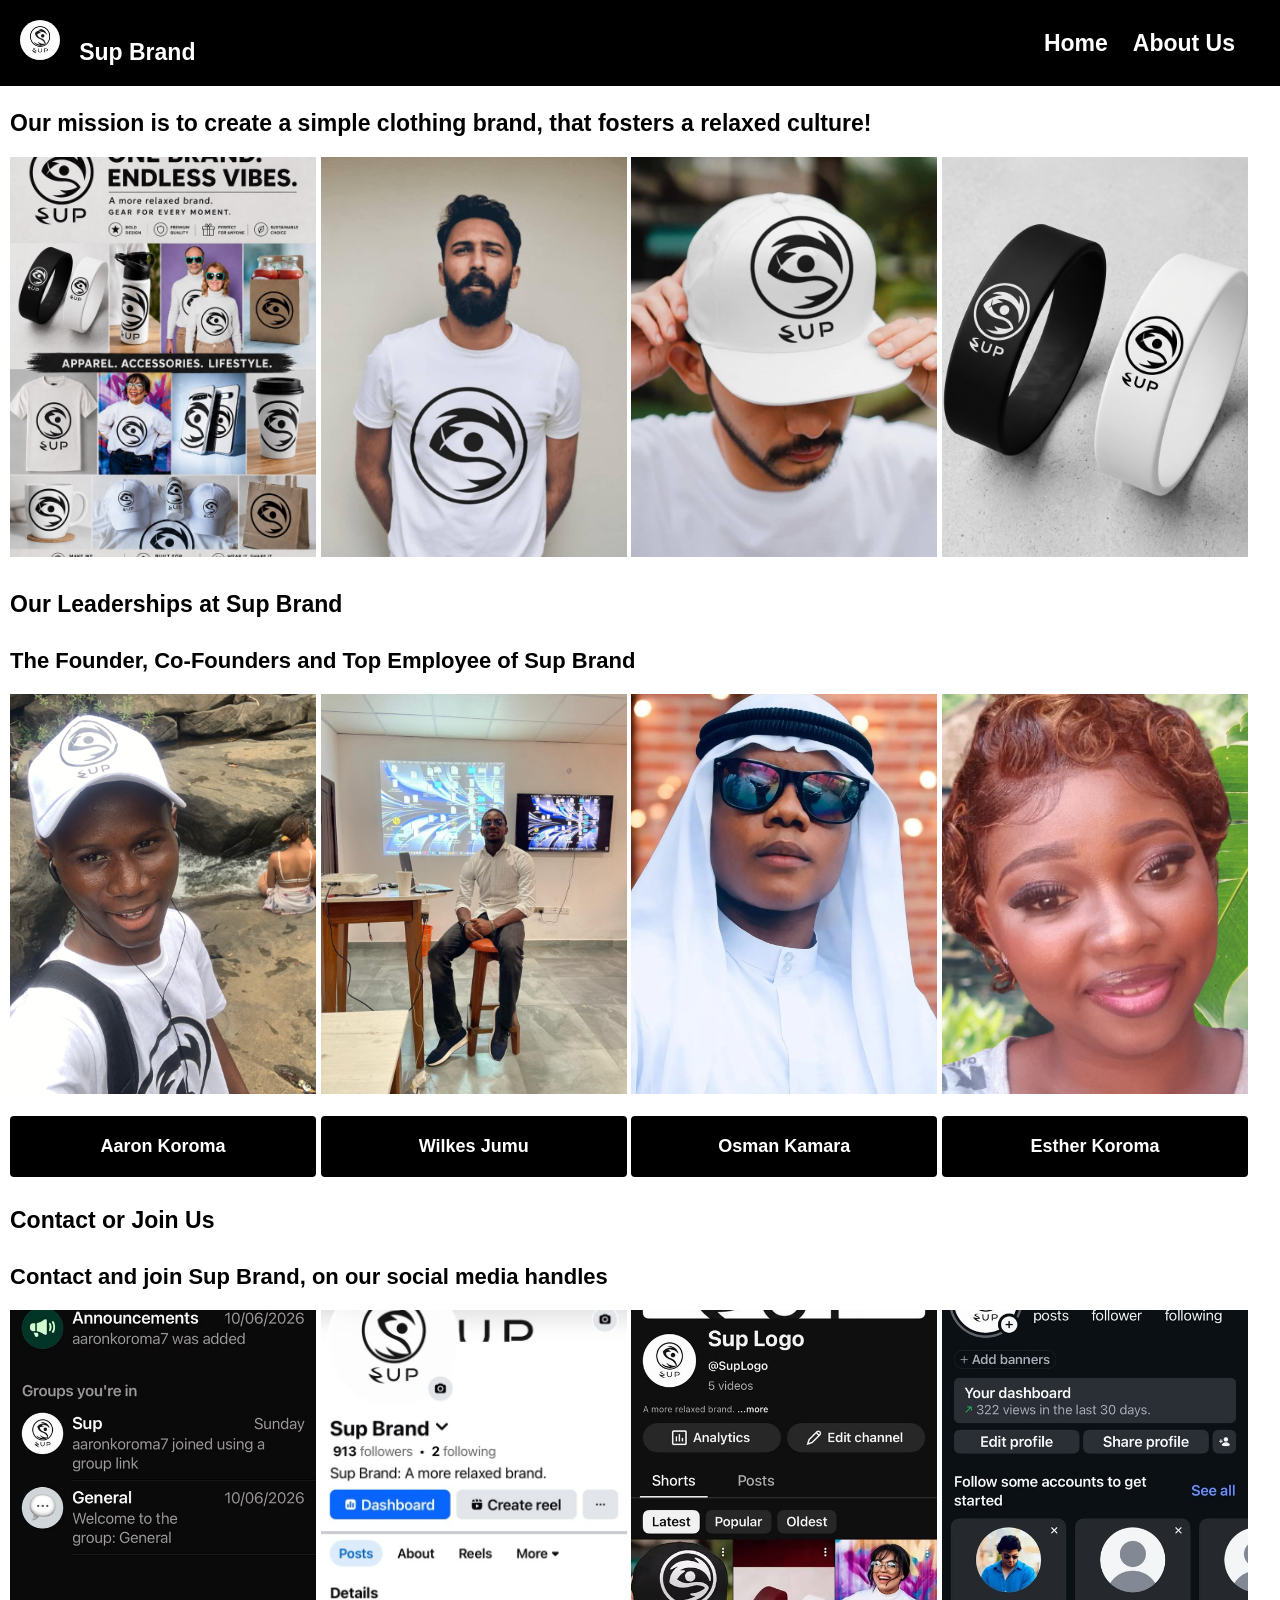
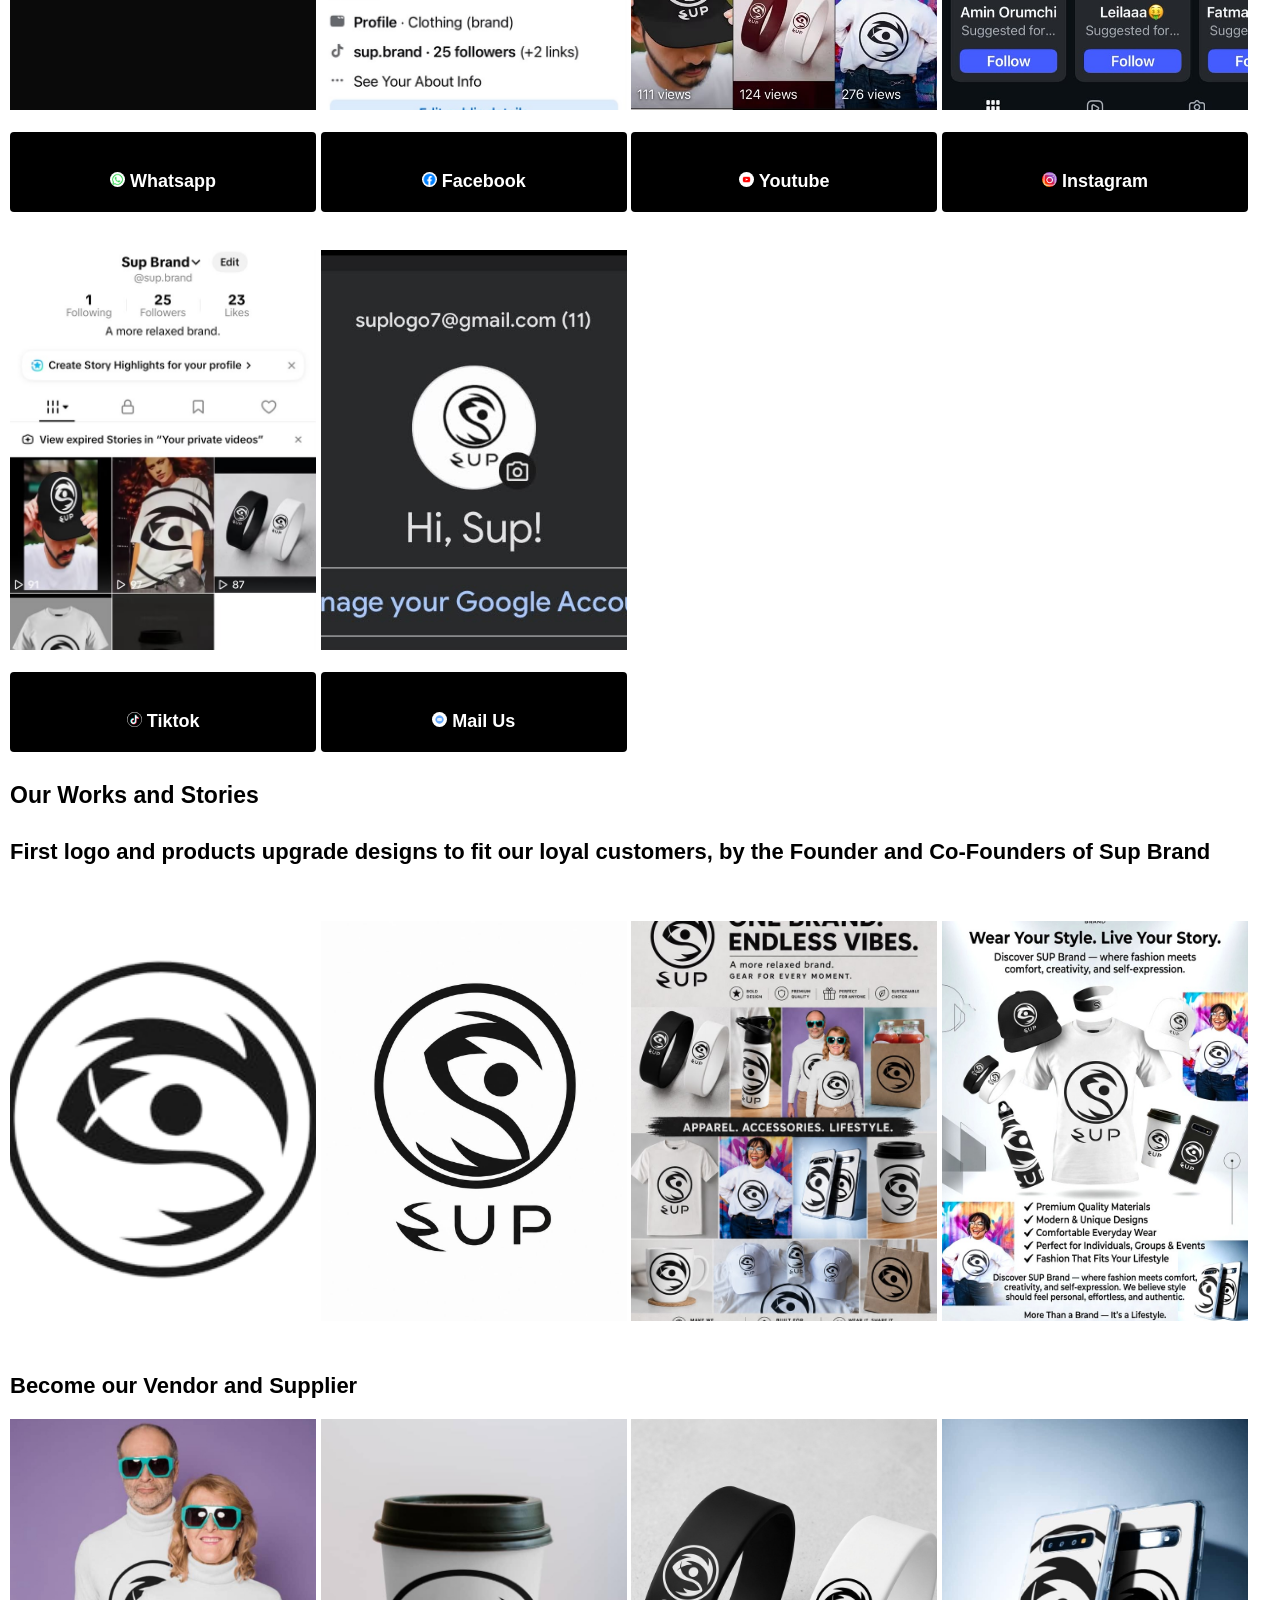
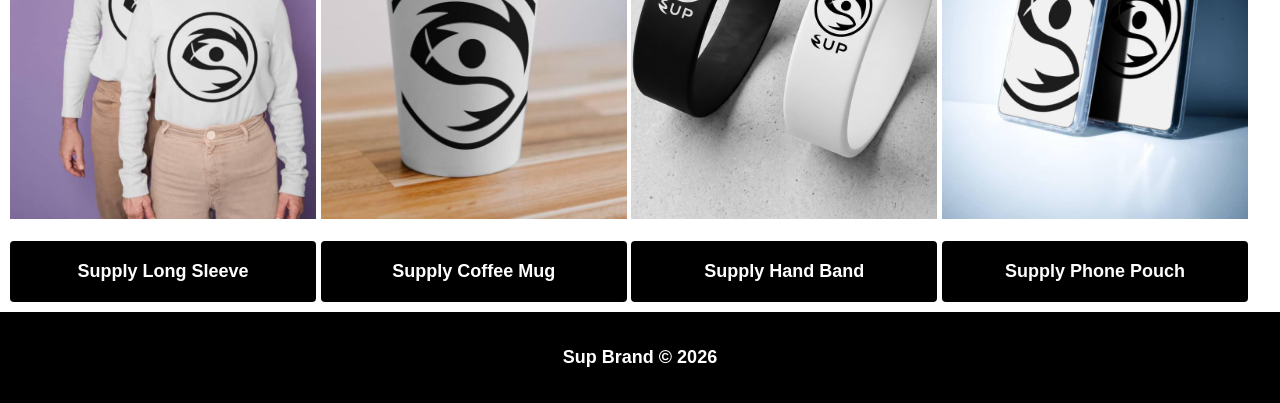
==== about.html @ 33a46ce5 "Update about.html" ====
<!DOCTYPE html>
<html lang="en">
<head>
    <meta charset="UTF-8">
    <meta name="viewport" content="width=device-width, initial-scale=1.0">
    <link rel="stylesheet" href="./about.css">
    <link rel="icon" href="sup_logo.JPG">
    <title>About Us</title>
</head>
<body>
    <header>
        <a href="index.html"><img src="sup_logo.JPG" alt="Logo" id="logo"></a>
        &nbsp;
        Sup Brand 
        <ul>
            <li><a href="index.html">Home</a></li>
            <li><a href="about.html">About Us</a></li>
        </ul>
        <ul class="mobile-menu">
            <li><a id="menu"><svg xmlns="http://www.w3.org/2000/svg" width="25" height="25" viewBox="0 0 24 24" fill="#fff" stroke="#fff" stroke-width="2" stroke-linecap="round" stroke-linejoin="round" class="feather feather-menu"><line x1="3" y1="12" x2="21" y2="12"></line><line x1="3" y1="6" x2="21" y2="6"></line><line x1="3" y1="18" x2="21" y2="18"></line></svg></a></li>
        </ul>
    </header>

    <div id="menu-bar">
        <ul>
            <li><a href="index.html"><svg xmlns="http://www.w3.org/2000/svg" width="24" height="24" viewBox="0 0 24 24" fill="#fff" stroke="#000" stroke-width="2" stroke-linecap="round" stroke-linejoin="round" class="feather feather-home"><path d="M3 9l9-7 9 7v11a2 2 0 0 1-2 2H5a2 2 0 0 1-2-2z"></path><polyline points="9 22 9 12 15 12 15 22"></polyline></svg> &nbsp; Home</a></li>
            <li><a href="about.html"><svg xmlns="http://www.w3.org/2000/svg" width="25" height="25" viewBox="0 0 24 24" fill="#fff" stroke="#000" stroke-width="2" stroke-linecap="round" stroke-linejoin="round" class="feather feather-arrow-right-circle"><circle cx="12" cy="12" r="10"></circle><polyline points="12 16 16 12 12 8"></polyline><line x1="8" y1="12" x2="16" y2="12"></line></svg> &nbsp; About Us</a></li>
        </ul>
    </div>

    <div class="body">
        <h1>Our mission is to create a simple clothing brand, that fosters a relaxed culture!</h1>
        <a href="flyer.jpeg"><img src="flyer.jpeg" alt="Flyer"></a>
        <a href="sup_male_t-shirt.jpg"><img src="sup_male_t-shirt.jpg" alt="T-shirt"></a>
        <a href="white_cap.JPG"><img src="white_cap.JPG" alt="White Cap"></a>
        <a href="hand_band.JPG"><img src="hand_band.JPG" alt="Hand Band"></a>
        <h1>Our Leaderships at Sup Brand</h1>
        <h2>The Founder, Co-Founders and Top Employee of Sup Brand</h2>
        <a href="founder_ceo.jpg"><img src="founder_ceo.jpg" alt="Founder Aaron"></a>
        <a href="co-founder_jumu.jpeg"><img src="co-founder_jumu.jpeg" alt="Co-Founder Wilkes Jumu"></a>
        <a href="co-founder_osman.jpeg"><img src="co-founder_osman.jpeg" alt="Co-Founder Osman Kamara"></a>
        <a href="esther_top_employee.png"><img src="esther_top_employee.png" alt="Esther Top Employee"></a>
        <br><br>
        <a href="https://api.whatsapp.com/send?phone=+23280855101&amp;text=Hello%20Founder%20of%20Sup%20Brand"><button>Aaron Koroma</button></a>
        <a href="https://api.whatsapp.com/send?phone=+23276150493&amp;text=Hello%20Co-Founder%20of%20Sup%20Brand"><button>Wilkes Jumu</button></a>
        <a href="https://api.whatsapp.com/send?phone=+971543290960&amp;text=Hello%20Co-Founder%20of%20Sup%20Brand"><button>Osman Kamara</button></a>
        <a href="https://api.whatsapp.com/send?phone=+23273299652&amp;text=Hello%20Top%20Employee%20of%20Sup%20Brand"><button>Esther Koroma</button></a>
        <h1>Contact or Join Us</h1>
        <h2>Contact and join Sup Brand, on our social media handles</h2>
        <a href="https://chat.whatsapp.com/Ik4qP1xSdpTBQ17QCoup6d"><img src="WhatsApp_community.jpeg" alt="WhatsApp"></a>
        <a href="https://www.facebook.com/share/18trBq5wWy/?mibextid=wwXIfr"><img src="facebook_page.jpeg" alt="Facebook"></a>
        <a href="https://youtube.com/@suplogo?si=hMvc6PlUewiNroHi"><img src="youtube_page.jpeg" alt="Youtube"></a>
        <a href="https://www.instagram.com/suplogo7?igsh=MW41OXVncDQ2a2k4&utm_source=qr"><img src="instagram_page.jpeg" alt="Instagram"></a>
        <br><br>
        <a href="https://chat.whatsapp.com/Ik4qP1xSdpTBQ17QCoup6d"><button><img src="whatsapp.png" style="width: 15px; height: 15px; object-fit: cover; border-radius: 50%;"> Whatsapp</button></a>
        <a href="https://www.facebook.com/share/18trBq5wWy/?mibextid=wwXIfr"><button><img src="facebook.png" style="width: 15px; height: 15px; object-fit: cover; border-radius: 50%;"> Facebook</button></a>
        <a href="https://youtube.com/@suplogo?si=hMvc6PlUewiNroHi"><button><img src="youtube.png" style="width: 15px; height: 15px; object-fit: cover; border-radius: 50%;"> Youtube</button></a>
        <a href="https://www.instagram.com/suplogo7?igsh=MW41OXVncDQ2a2k4&utm_source=qr"><button><img src="instagram.jpg" style="width: 15px; height: 15px; object-fit: cover; border-radius: 50%;"> Instagram</button></a>
        <br><br>
        <a href="https://www.tiktok.com/@sup.brand?_r=1&_t=ZS-97Nc3xAlAxD"><img src="tiktok_page.jpeg" alt="Tik Tok"></a>
        <a href="mailto:suplogo7@gmail.com"><img src="gmail_inbox.jpeg" alt="Gmail"></a>   
        <br><br>
        <a href="https://www.tiktok.com/@sup.brand?_r=1&_t=ZS-97Nc3xAlAxD"><button><img src="tiktok.png" style="width: 15px; height: 15px; object-fit: cover; border-radius: 50%;"> Tiktok</button></a>
        <a href="mailto:suplogo7@gmail.com"><button><img src="mail.png" style="width: 15px; height: 15px; object-fit: cover; border-radius: 50%;"> Mail Us</button></a>     
        <h1>Our Works and Stories</h1>
        <h2>First logo and products upgrade designs to fit our loyal customers, by the Founder and Co-Founders of Sup Brand</h2>
        <br><br>
        <a href="first_logo.png"><img src="first_logo.png" alt="Sup Logo"></a>
        <a href="sup_logo.JPG"><img src="sup_logo.JPG" alt="Sup Logo"></a>
        <a href="flyer.jpeg"><img src="flyer.jpeg" alt="Flyer"></a>
        <a href="british_flyer.jpeg"><img src="british_flyer.jpeg" alt="Flyer"></a>
        <br><br>
        <h2>Become our Vendor and Supplier</h2>
        <a href="twin_longsleeves.jpg"><img src="twin_longsleeves.jpg" alt="Long Sleeve"></a>
        <a href="mug_coffee.jpg"><img src="mug_coffee.jpg" alt="Coffee Mug"></a>
        <a href="hand_band.JPG"><img src="hand_band.JPG" alt="Hand Band"></a>
        <a href="phone_pouch.jpg"><img src="phone_pouch.jpg" alt="Phone Pouch"></a>
        <br><br>
        <a href="https://chat.whatsapp.com/L3RFyPqFyKc5OiABcn7JN8?mode=gi_t"><button>Supply Long Sleeve</button></a>
        <a href="https://chat.whatsapp.com/L3RFyPqFyKc5OiABcn7JN8?mode=gi_t"><button>Supply Coffee Mug</button></a>
        <a href="https://chat.whatsapp.com/L3RFyPqFyKc5OiABcn7JN8?mode=gi_t"><button>Supply Hand Band</button></a>
        <a href="https://chat.whatsapp.com/L3RFyPqFyKc5OiABcn7JN8?mode=gi_t"><button>Supply Phone Pouch</button></a>
    </div>
    <div class="mobile">
        <h1>Our mission is to create a simple clothing brand, that fosters a relaxed culture!</h1>
        <a href="flyer.jpeg"><img src="flyer.jpeg" alt="Flyer"></a>
        <a href="sup_male_t-shirt.jpg"><img src="sup_male_t-shirt.jpg" alt="T-shirt"></a>
        <a href="white_cap.JPG"><img src="white_cap.JPG" alt="White Cap"></a>
        <a href="hand_band.JPG"><img src="hand_band.JPG" alt="Hand Band"></a>
        <h1>Our Leaderships at Sup Brand</h1>
        <h2>The Founder, Co-Founders and Top Employee of Sup Brand</h2>
        <a href="founder_ceo.jpg"><img src="founder_ceo.jpg" alt="Founder Aaron"></a>
        <a href="co-founder_jumu.jpeg"><img src="co-founder_jumu.jpeg" alt="Co-Founder Wilkes Jumu"></a>
        <br><br>
        <a href="https://api.whatsapp.com/send?phone=+23280855101&amp;text=Hello%20Founder%20of%20Sup%20Brand"><button>Aaron Koroma</button></a>
        <a href="https://api.whatsapp.com/send?phone=+23276150493&amp;text=Hello%20Co-Founder%20of%20Sup%20Brand"><button>Wilkes Jumu</button></a>
        <br><br>
        <a href="co-founder_osman.jpeg"><img src="co-founder_osman.jpeg" alt="Co-Founder Osman Kamara"></a>
        <a href="esther_top_employee.png"><img src="esther_top_employee.png" alt="Esther Top Employee"></a>
        <br><br>
        <a href="https://api.whatsapp.com/send?phone=+971543290960&amp;text=Hello%20Co-Founder%20of%20Sup%20Brand"><button>Osman Kamara</button></a>
        <a href="https://api.whatsapp.com/send?phone=+23273299652&amp;text=Hello%20Top%20Employee%20of%20Sup%20Brand"><button>Esther Koroma</button></a>
        <h1>Contact or Join Us</h1>
        <h2>Contact and join Sup Brand, on our social media handles</h2>
        <a href="https://chat.whatsapp.com/Ik4qP1xSdpTBQ17QCoup6d"><img src="WhatsApp_community.jpeg" alt="WhatsApp"></a>
        <a href="https://www.facebook.com/share/18trBq5wWy/?mibextid=wwXIfr"><img src="facebook_page.jpeg" alt="Facebook"></a>
        <br><br>
        <a href="https://chat.whatsapp.com/Ik4qP1xSdpTBQ17QCoup6d"><button><img src="whatsapp.png" style="width: 15px; height: 15px; object-fit: cover; border-radius: 50%;"> Whatsapp</button></a>
        <a href="https://www.facebook.com/share/18trBq5wWy/?mibextid=wwXIfr"><button><img src="facebook.png" style="width: 15px; height: 15px; object-fit: cover; border-radius: 50%;"> Facebook</button></a>
        <br><br>
        <a href="https://youtube.com/@suplogo?si=hMvc6PlUewiNroHi"><img src="youtube_page.jpeg" alt="Youtube"></a>
        <a href="https://www.instagram.com/suplogo7?igsh=MW41OXVncDQ2a2k4&utm_source=qr"><img src="instagram_page.jpeg" alt="Instagram"></a>
        <br><br>
        <a href="https://youtube.com/@suplogo?si=hMvc6PlUewiNroHi"><button><img src="youtube.png" style="width: 15px; height: 15px; object-fit: cover; border-radius: 50%;"> Youtube</button></a>
        <a href="https://www.instagram.com/suplogo7?igsh=MW41OXVncDQ2a2k4&utm_source=qr"><button><img src="instagram.jpg" style="width: 15px; height: 15px; object-fit: cover; border-radius: 50%;"> Instagram</button></a>
        <br><br>
        <a href="https://www.tiktok.com/@sup.brand?_r=1&_t=ZS-97Nc3xAlAxD"><img src="tiktok_page.jpeg" alt="Tik Tok"></a>
        <a href="mailto:suplogo7@gmail.com"><img src="gmail_inbox.jpeg" alt="Gmail"></a>     
        <br><br>
        <a href="https://www.tiktok.com/@sup.brand?_r=1&_t=ZS-97Nc3xAlAxD"><button><img src="tiktok.png" style="width: 15px; height: 15px; object-fit: cover; border-radius: 50%;"> Tiktok</button></a>
        <a href="mailto:suplogo7@gmail.com"><button><img src="mail.png" style="width: 15px; height: 15px; object-fit: cover; border-radius: 50%;"> Mail Us</button></a>  
        <br><br>
        <h1>Our Works and Stories</h1>
        <h2>First logo and products upgrade designs to fit our loyal customers, by the Founder and Co-Founders of Sup Brand</h2>
        <br><br>
        <a href="first_logo.png"><img src="first_logo.png" alt="Sup Logo"></a>
        <a href="sup_logo.JPG"><img src="sup_logo.JPG" alt="Sup Logo"></a>
        <a href="flyer.jpeg"><img src="flyer.jpeg" alt="Flyer"></a>
        <a href="british_flyer.jpeg"><img src="british_flyer.jpeg" alt="Flyer"></a>
        <h2>Become our Vendor and Supplier</h2>
        <a href="twin_longsleeves.jpg"><img src="twin_longsleeves.jpg" alt="Long Sleeve"></a>
        <a href="mug_coffee.jpg"><img src="mug_coffee.jpg" alt="Coffee Mug"></a>
        <br><br>
        <a href="https://chat.whatsapp.com/L3RFyPqFyKc5OiABcn7JN8?mode=gi_t"><button>Supply</button></a>
        <a href="https://chat.whatsapp.com/L3RFyPqFyKc5OiABcn7JN8?mode=gi_t"><button>Supply</button></a>
        <a href="hand_band.JPG"><img src="hand_band.JPG" alt="Hand Band"></a>
        <a href="phone_pouch.jpg"><img src="phone_pouch.jpg" alt="Phone Pouch"></a>
        <br><br>
        <a href="https://chat.whatsapp.com/L3RFyPqFyKc5OiABcn7JN8?mode=gi_t"><button>Supply</button></a>
        <a href="https://chat.whatsapp.com/L3RFyPqFyKc5OiABcn7JN8?mode=gi_t"><button>Supply</button></a>
    </div>
    <footer>Sup Brand &copy; 2026</footer>

    <script src="./app.js"></script>
</body>
</html>
---- about.css ----
*{
            margin: 0;
            box-sizing: border-box;
            padding: 0px;
            font-family: 'inter', sans-serif;
        }
        #logo{
            width: 40px;
            height: 40px;
            border-radius: 50%;
            object-fit: cover;
        }
        header{
            background-color: #000;
            padding: 20px;
            color: #fff;
            font-size: 23px;
            font-weight: bold;
            position: fixed;
            top: 0;
            width: 100%;
        }
        ul{
            float: right;
            margin-right: 25px;
            display: flex;
            flex-direction: row;
            list-style-type: none;
            font-size: 23px;
            gap: 25px;
        }
        ul li{

            margin-top: 10px;
        }
        ul li a{
            color: #fff;
            text-decoration: none;
        }
        #menu-bar{
            display: none;
        }
        #menu-bar ul{
            display: none;
            top: 80px;
            width: 100%;
            position: fixed;
            background-color: black;
            color: #fff;
            display: flex;
            flex-direction: column;
            padding: 10px;
        }
        #menu-bar ul li a{
            gap: 10px;
        }
        .body{
            margin: 10px;
            margin-top:110px;
        }
        .body h1, h2{
            margin-top: 30px;
            font-size: 23px;
        }
        .body h2{
            font-size: 22px;
        }
        .body img, video{
            width: 24.3%;
            margin-top: 20px;
            height: 400px;
            border-radius: 0px;
            object-fit: cover;
        }
        .body button{
            color: #fff;
            background-color: #000;
            padding: 20px;
            border-radius: 4px;
            font-weight: bold;
            font-size: 18px;
            width: 24.3%;
            border: none;
            cursor: pointer;
        }
        footer{
            padding: 35px;
            background-color: #000;
            color: #fff;
            text-align: center;
            font-weight: bold;
            font-size: 18px;
        }
        .mobile-menu{
            display: none;
        }
        .mobile{
            display: none;
        }
        
        @media(max-width:600px){
            #logo{
                width: 35px;
                height: 35px;
            }
            ul{
                display: none;
                margin-right: 10px;
            }
            .mobile-menu{
                display:block;
            }
            .body{
                display: none;
            }
            .mobile{
                display: block;
                margin: 10px;
                margin-top: 100px;
            }
            .mobile h1, h2{
                margin-top: 30px;
                font-size: 23px;
            }
            .mobile h2{
                font-size: 21px;
            }
            .mobile img, video{
                width: 48.6%;
                margin-top: 20px;
                height: 220px;
                border-radius: 0px;
                object-fit: cover;
            }
            .mobile button{
                color: #fff;
                background-color: #000;
                padding: 14px;
                border-radius: 4px;
                font-weight: bold;
                font-size: 16px;
                width: 48.6%;
                border: none;
                cursor: pointer;
            }
        }
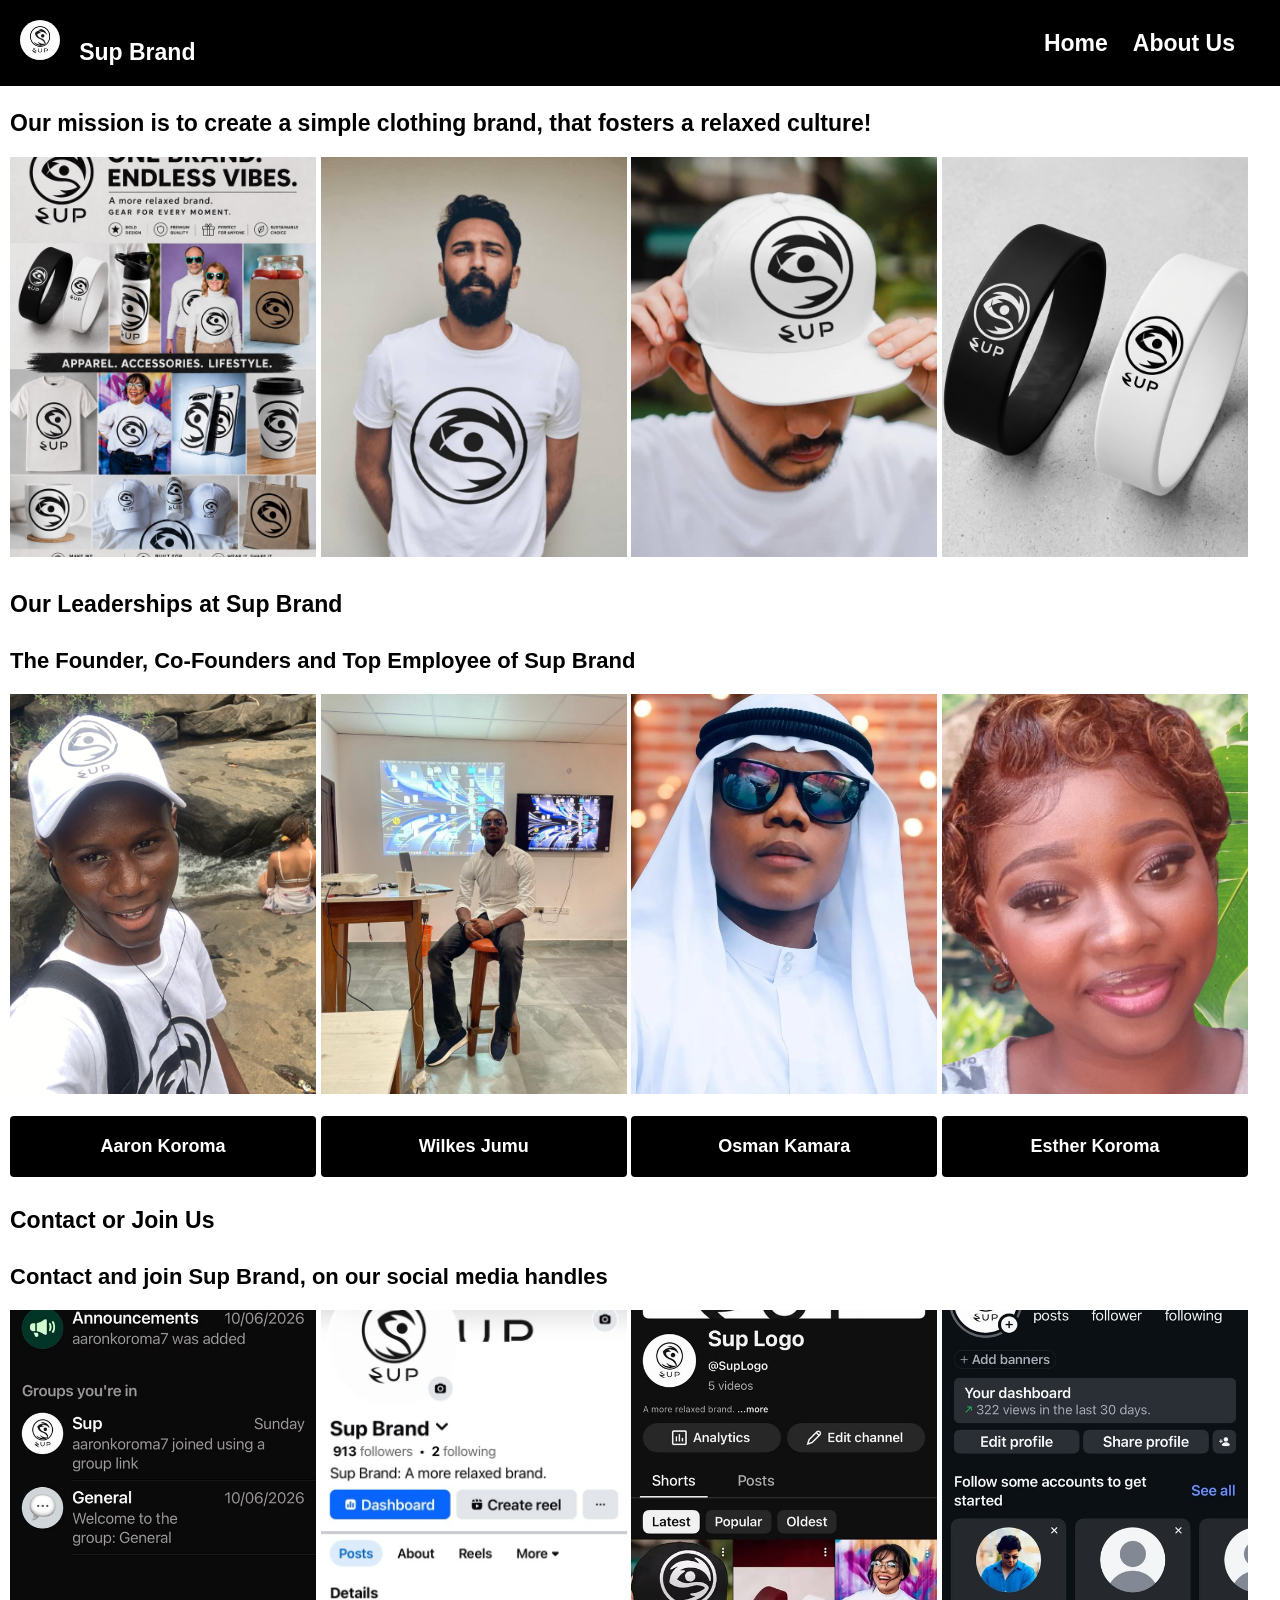
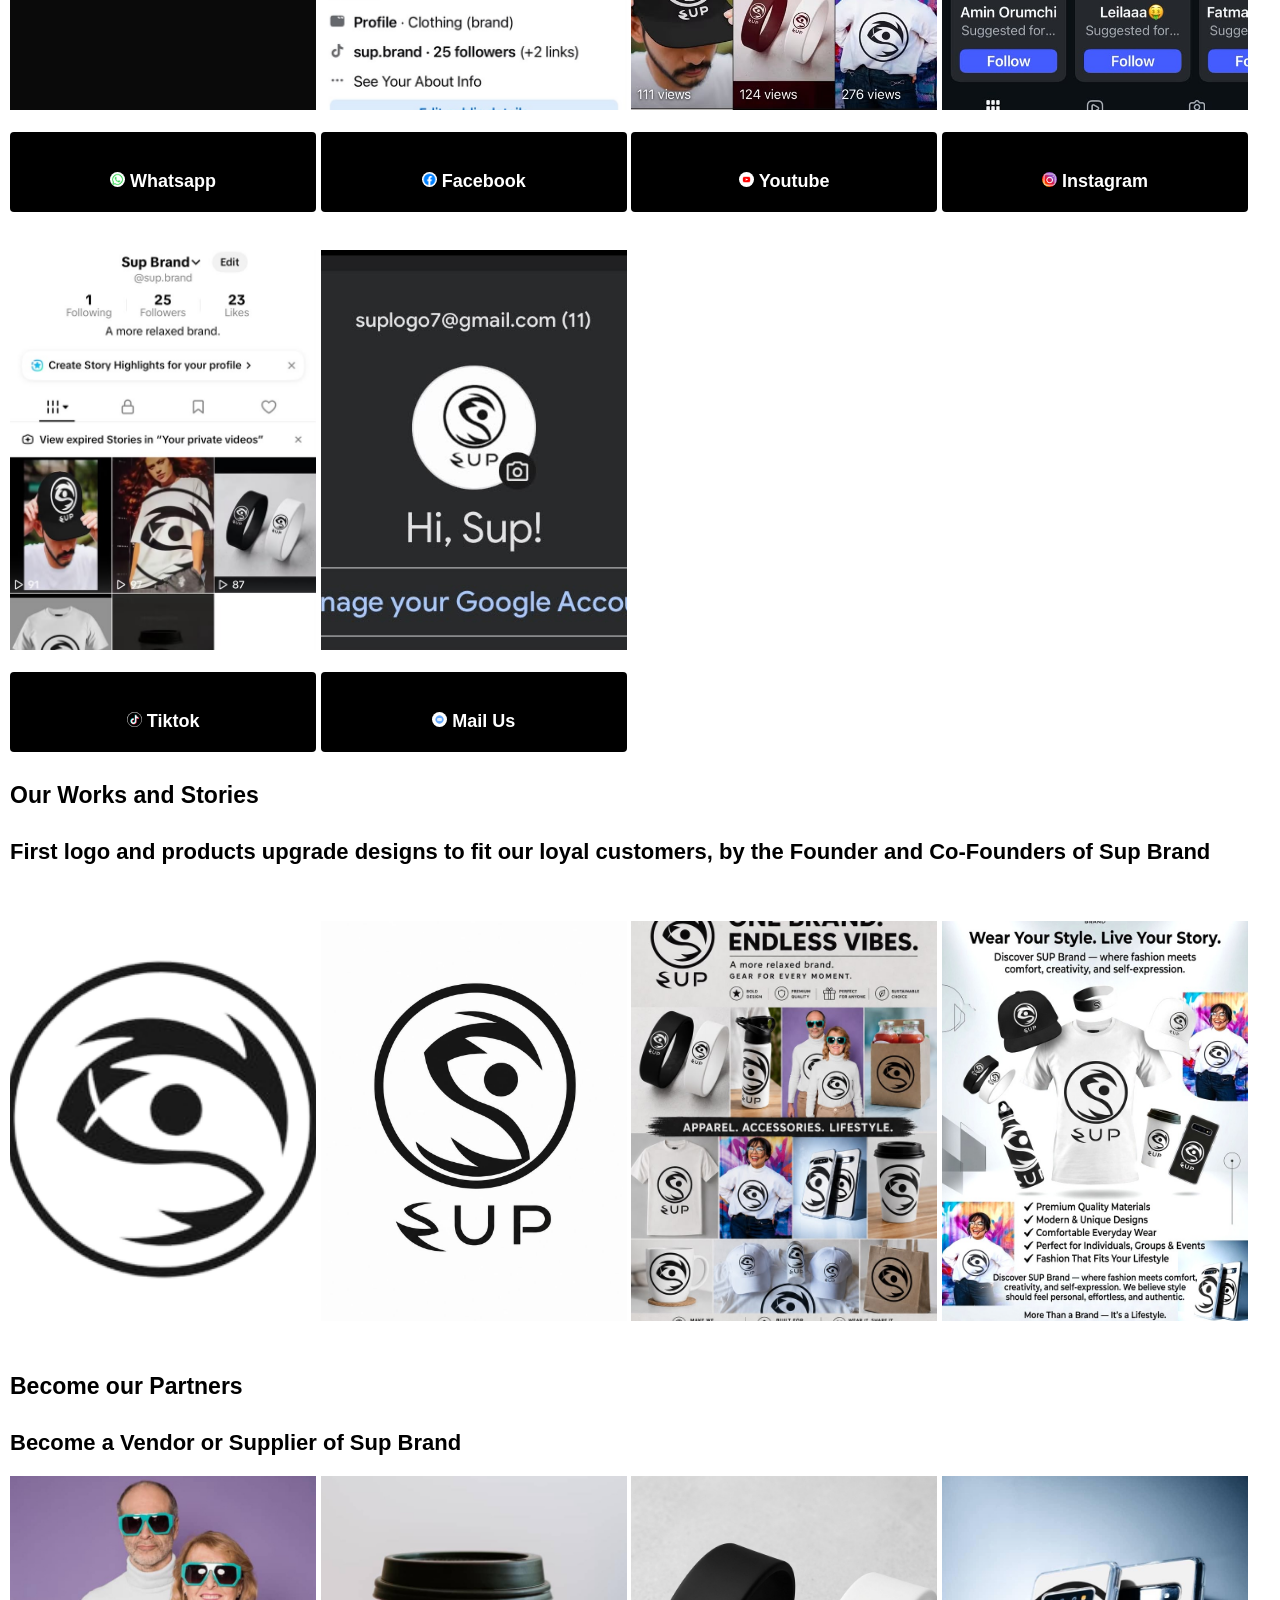
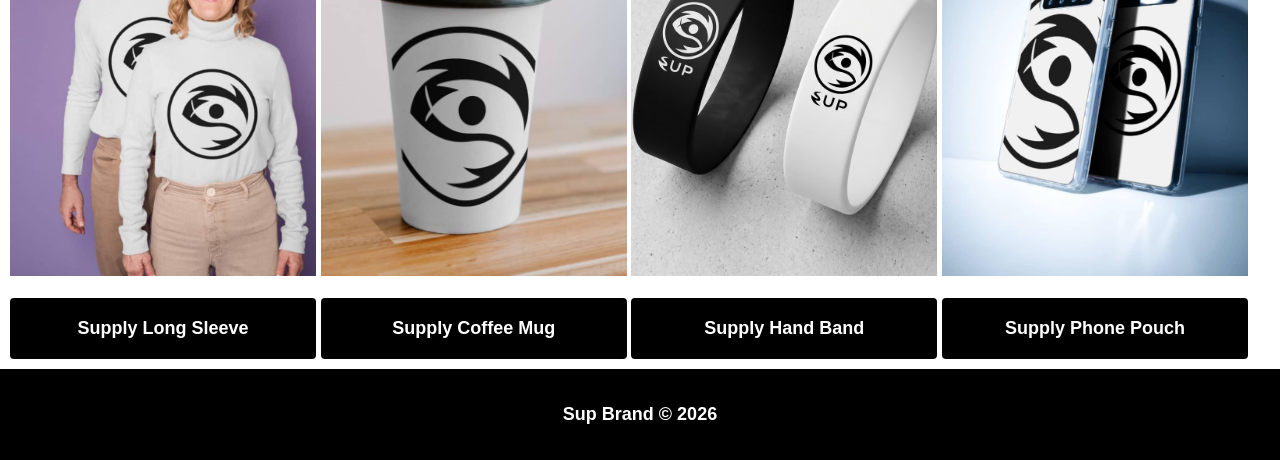
==== commit 1b9e33f2: "Update about.html" ====
--- a/about.html
+++ b/about.html
@@ -70,7 +70,8 @@
         <a href="flyer.jpeg"><img src="flyer.jpeg" alt="Flyer"></a>
         <a href="british_flyer.jpeg"><img src="british_flyer.jpeg" alt="Flyer"></a>
         <br><br>
-        <h2>Become our Vendor and Supplier</h2>
+        <h1>Become our Partners</h1>
+        <h2>Become a Vendor or Supplier of Sup Brand</h2>
         <a href="twin_longsleeves.jpg"><img src="twin_longsleeves.jpg" alt="Long Sleeve"></a>
         <a href="mug_coffee.jpg"><img src="mug_coffee.jpg" alt="Coffee Mug"></a>
         <a href="hand_band.JPG"><img src="hand_band.JPG" alt="Hand Band"></a>
@@ -127,7 +128,8 @@
         <a href="sup_logo.JPG"><img src="sup_logo.JPG" alt="Sup Logo"></a>
         <a href="flyer.jpeg"><img src="flyer.jpeg" alt="Flyer"></a>
         <a href="british_flyer.jpeg"><img src="british_flyer.jpeg" alt="Flyer"></a>
-        <h2>Become our Vendor and Supplier</h2>
+        <h1>Become our Partners</h1>
+        <h2>Become a Vendor or Supplier of Sup Brand</h2>
         <a href="twin_longsleeves.jpg"><img src="twin_longsleeves.jpg" alt="Long Sleeve"></a>
         <a href="mug_coffee.jpg"><img src="mug_coffee.jpg" alt="Coffee Mug"></a>
         <br><br>
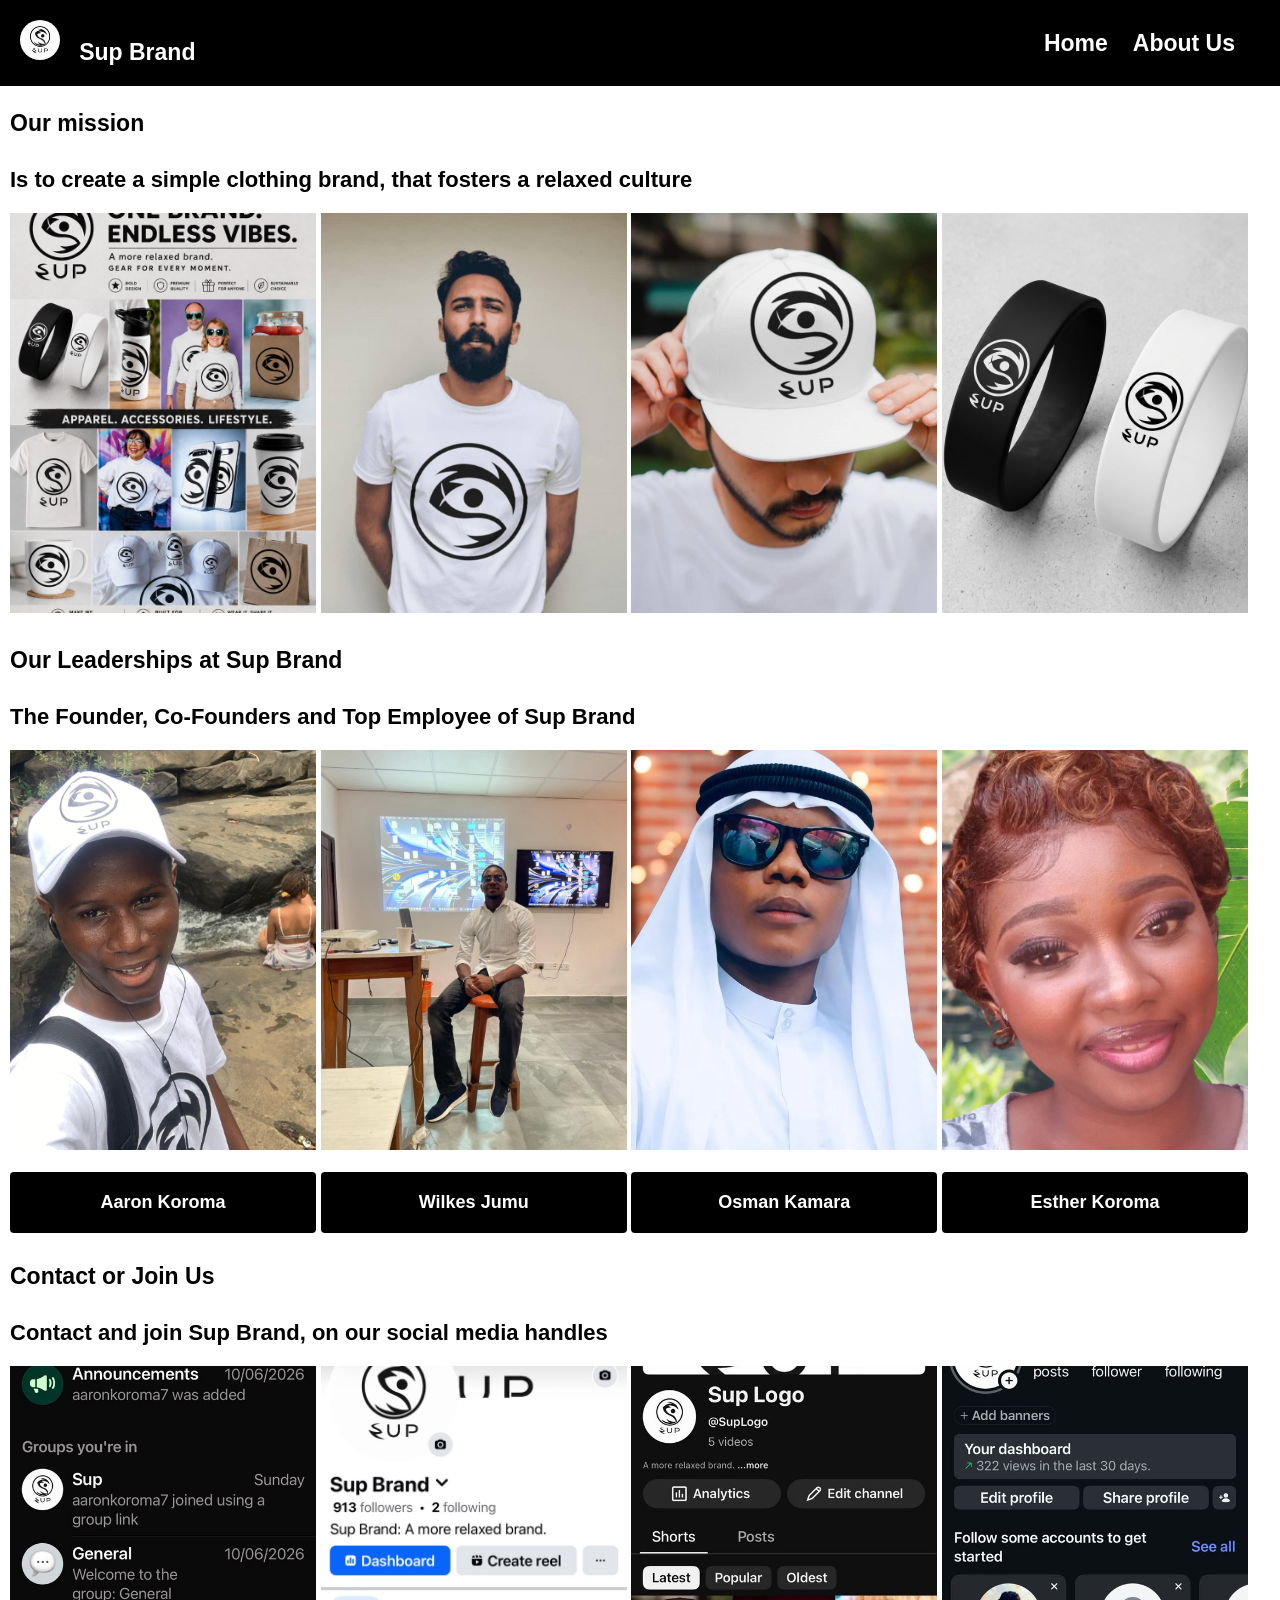
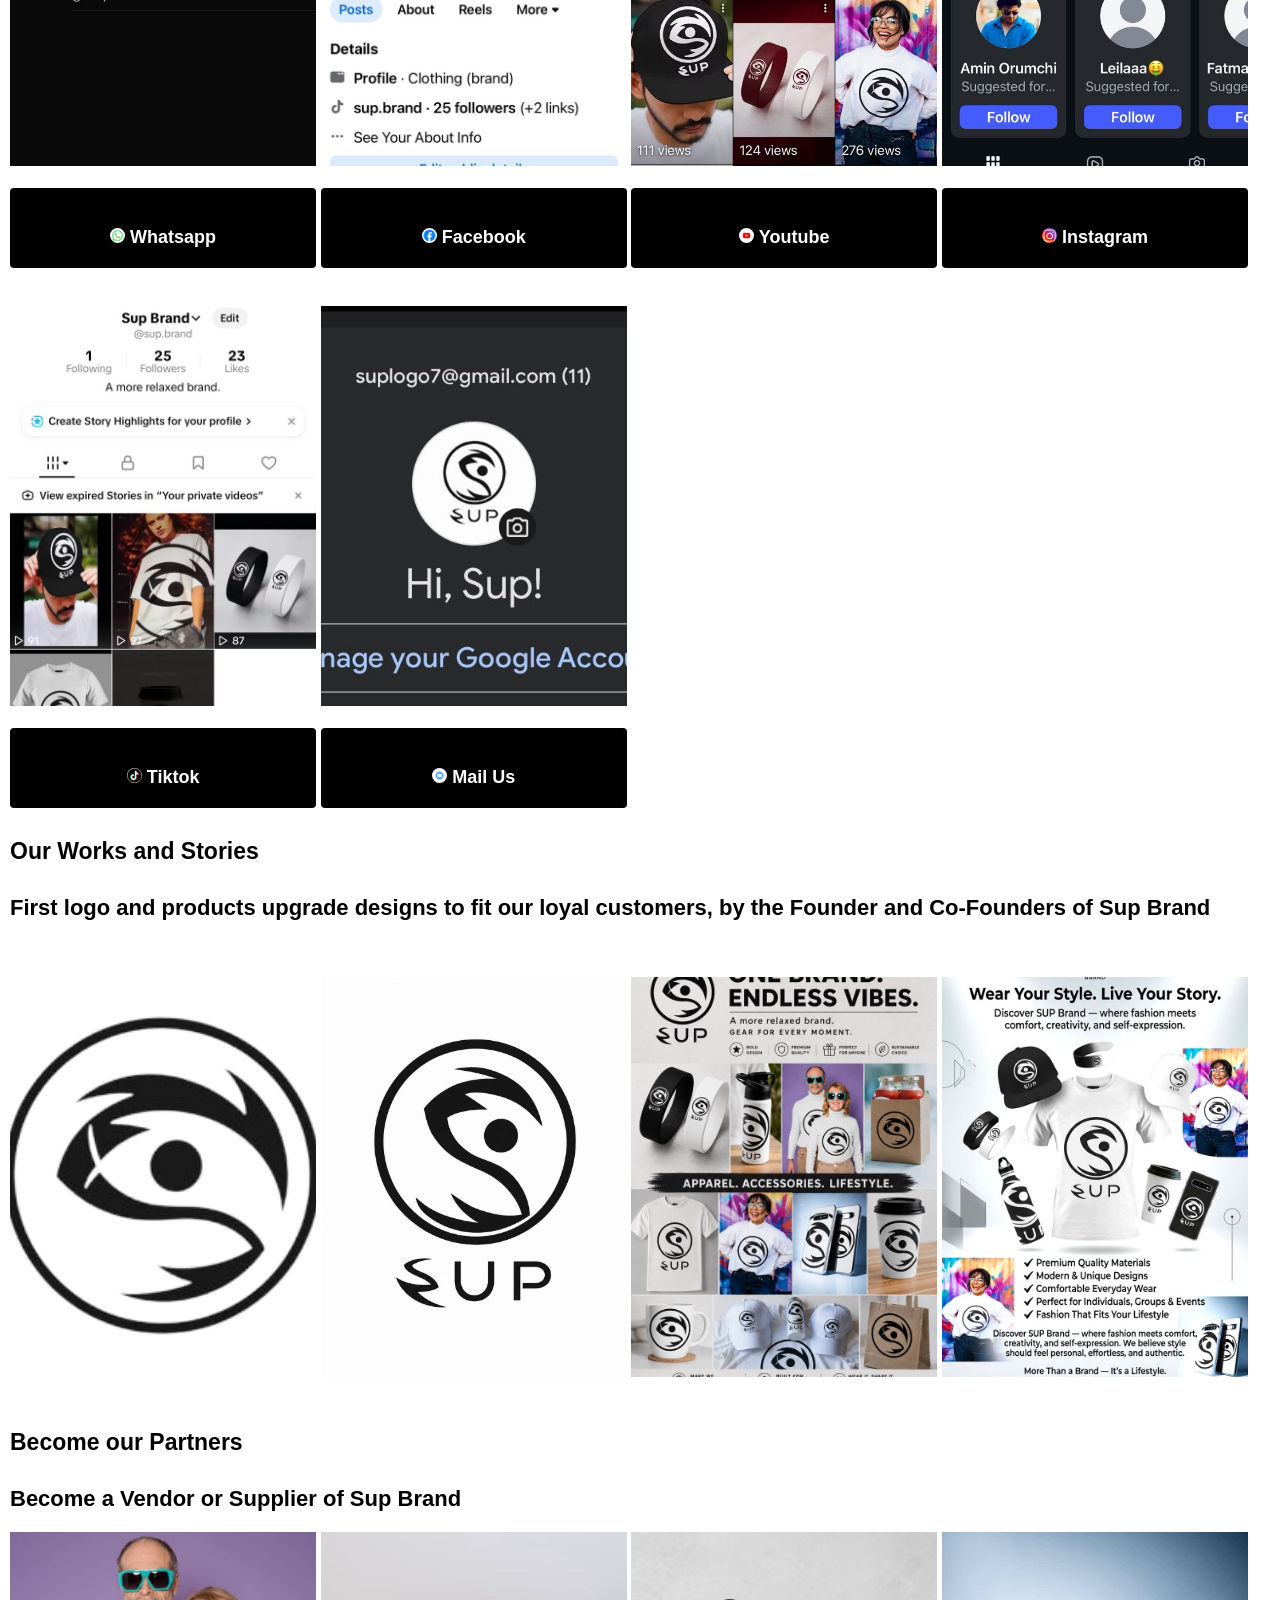
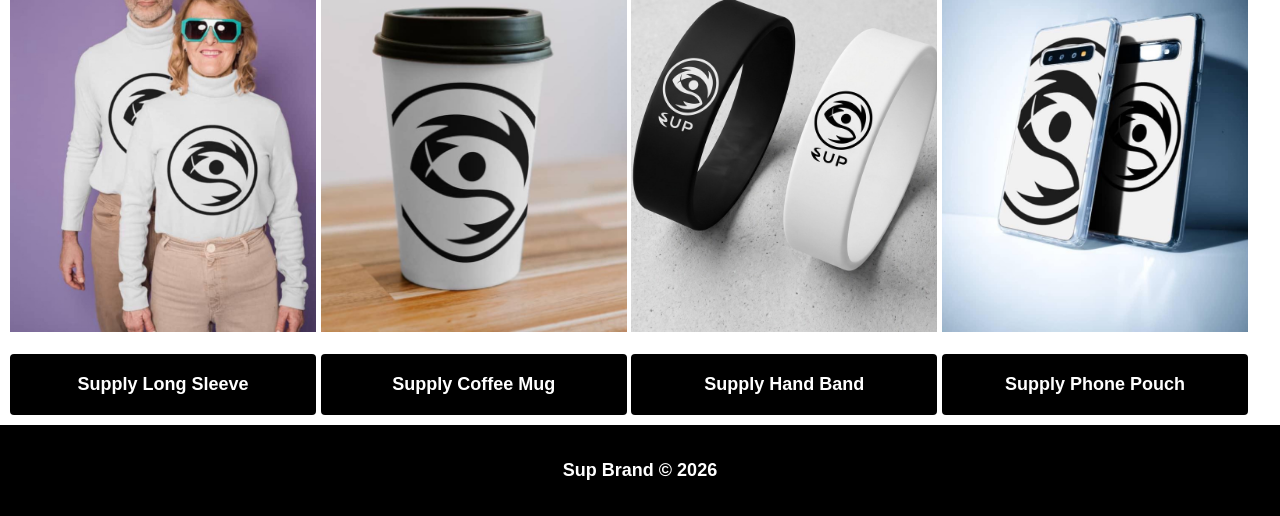
==== commit eca47850: "Update about.html" ====
--- a/about.html
+++ b/about.html
@@ -29,7 +29,8 @@
     </div>
 
     <div class="body">
-        <h1>Our mission is to create a simple clothing brand, that fosters a relaxed culture!</h1>
+        <h1>Our mission</h1>
+        <h2>Is to create a simple clothing brand, that fosters a relaxed culture</h2>
         <a href="flyer.jpeg"><img src="flyer.jpeg" alt="Flyer"></a>
         <a href="sup_male_t-shirt.jpg"><img src="sup_male_t-shirt.jpg" alt="T-shirt"></a>
         <a href="white_cap.JPG"><img src="white_cap.JPG" alt="White Cap"></a>
@@ -83,7 +84,8 @@
         <a href="https://chat.whatsapp.com/L3RFyPqFyKc5OiABcn7JN8?mode=gi_t"><button>Supply Phone Pouch</button></a>
     </div>
     <div class="mobile">
-        <h1>Our mission is to create a simple clothing brand, that fosters a relaxed culture!</h1>
+        <h1>Our mission</h1>
+        <h2>Is to create a simple clothing brand, that fosters a relaxed culture</h2>
         <a href="flyer.jpeg"><img src="flyer.jpeg" alt="Flyer"></a>
         <a href="sup_male_t-shirt.jpg"><img src="sup_male_t-shirt.jpg" alt="T-shirt"></a>
         <a href="white_cap.JPG"><img src="white_cap.JPG" alt="White Cap"></a>
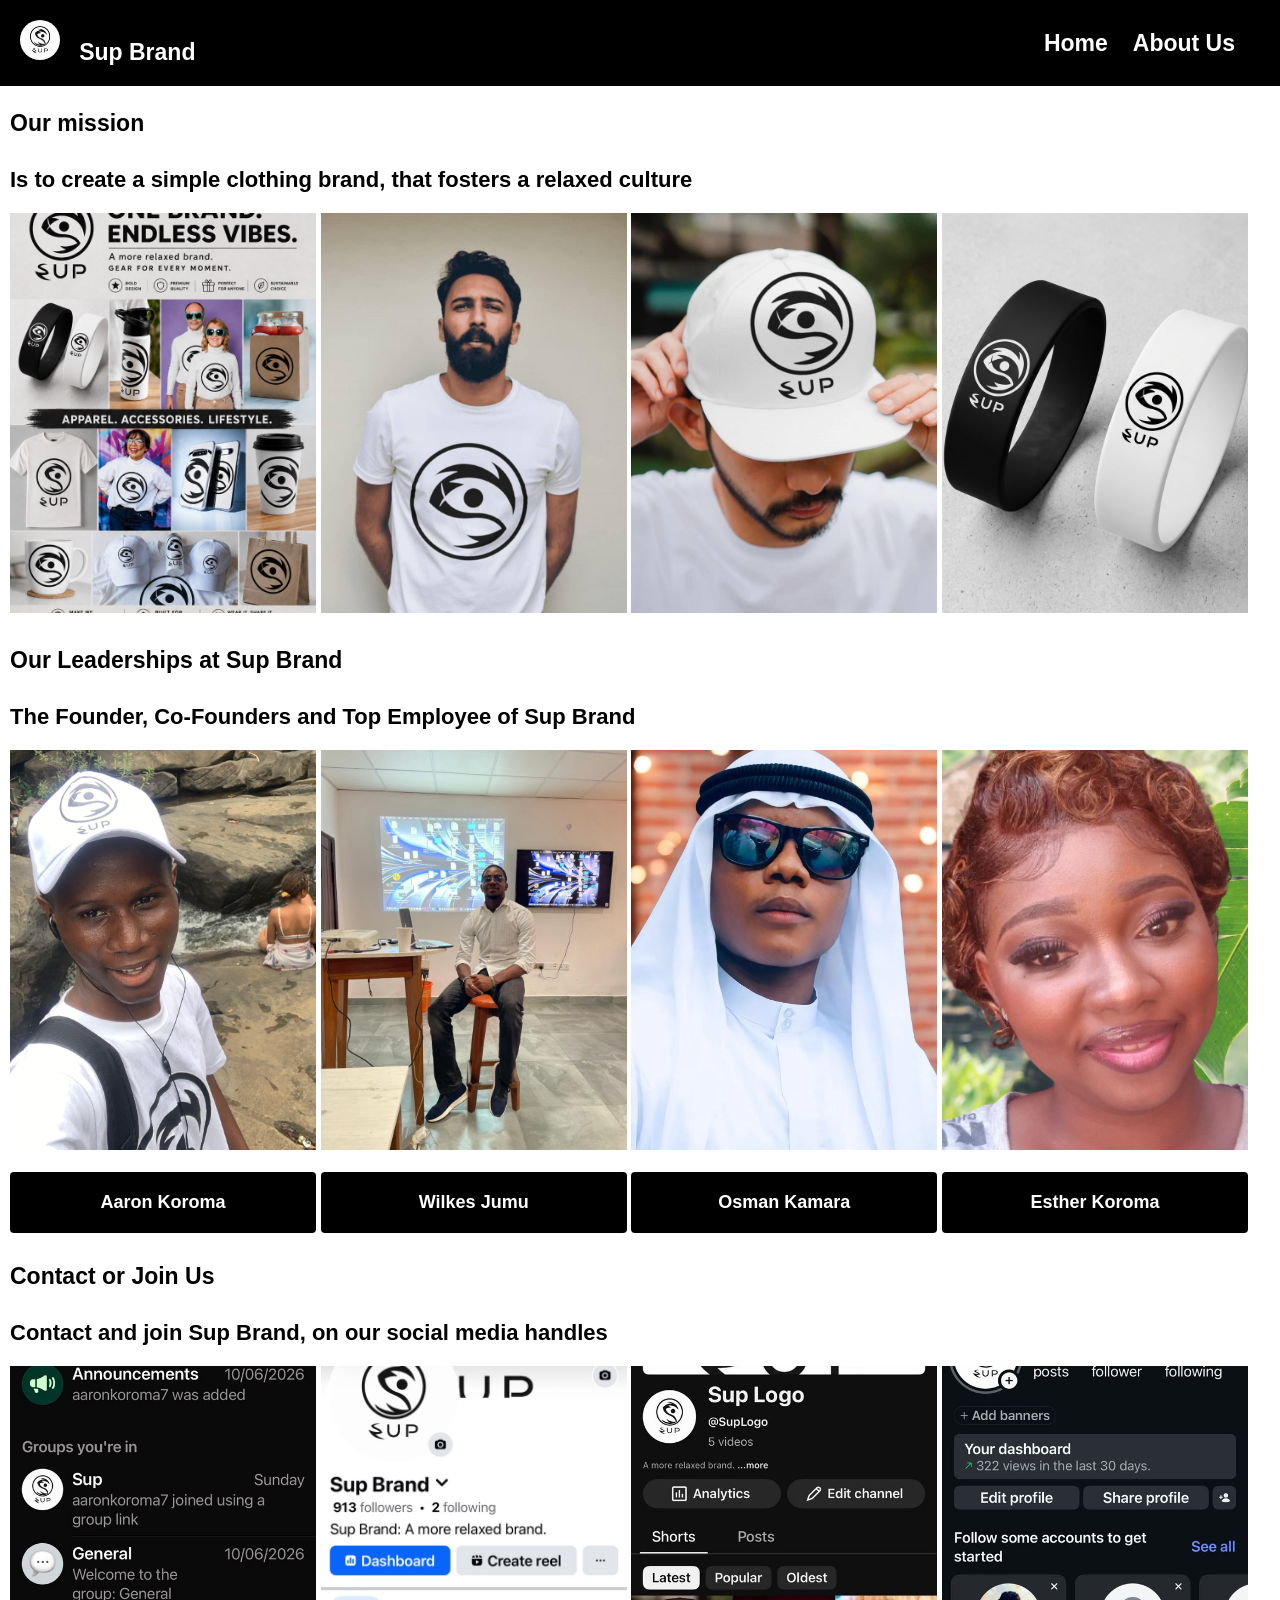
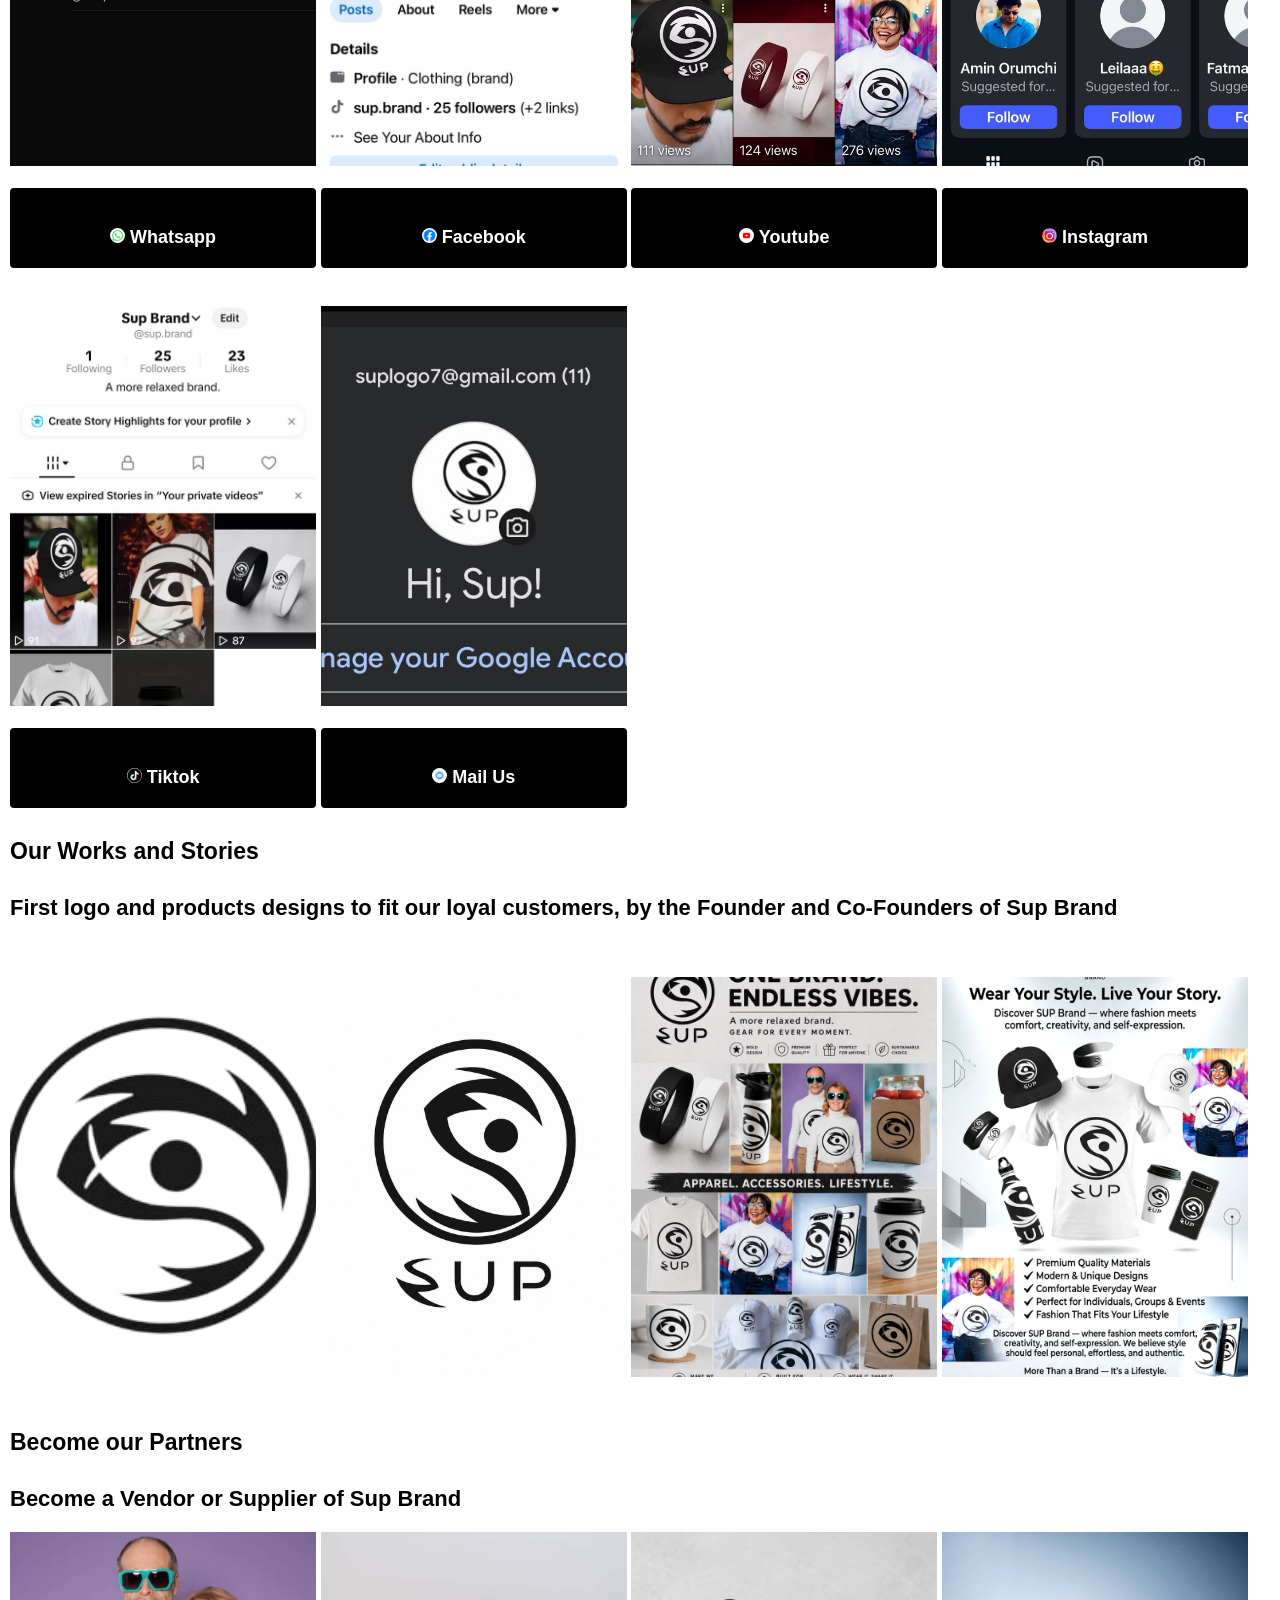
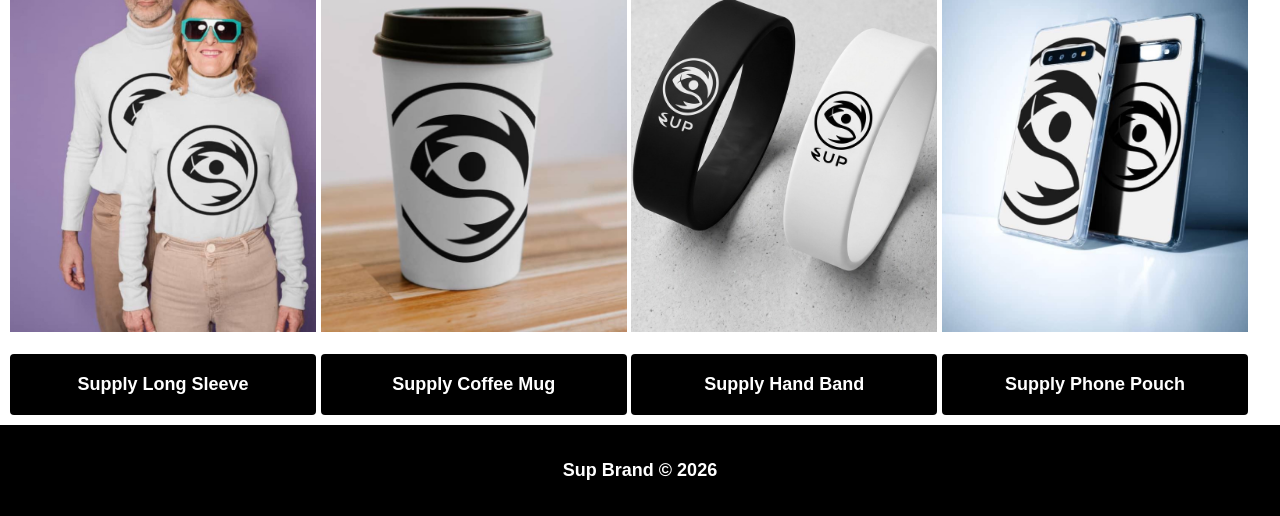
==== commit 85f6c9ab: "Update about.html" ====
--- a/about.html
+++ b/about.html
@@ -64,7 +64,7 @@
         <a href="https://www.tiktok.com/@sup.brand?_r=1&_t=ZS-97Nc3xAlAxD"><button><img src="tiktok.png" style="width: 15px; height: 15px; object-fit: cover; border-radius: 50%;"> Tiktok</button></a>
         <a href="mailto:suplogo7@gmail.com"><button><img src="mail.png" style="width: 15px; height: 15px; object-fit: cover; border-radius: 50%;"> Mail Us</button></a>     
         <h1>Our Works and Stories</h1>
-        <h2>First logo and products upgrade designs to fit our loyal customers, by the Founder and Co-Founders of Sup Brand</h2>
+        <h2>First logo and products designs to fit our loyal customers, by the Founder and Co-Founders of Sup Brand</h2>
         <br><br>
         <a href="first_logo.png"><img src="first_logo.png" alt="Sup Logo"></a>
         <a href="sup_logo.JPG"><img src="sup_logo.JPG" alt="Sup Logo"></a>
@@ -124,7 +124,7 @@
         <a href="mailto:suplogo7@gmail.com"><button><img src="mail.png" style="width: 15px; height: 15px; object-fit: cover; border-radius: 50%;"> Mail Us</button></a>  
         <br><br>
         <h1>Our Works and Stories</h1>
-        <h2>First logo and products upgrade designs to fit our loyal customers, by the Founder and Co-Founders of Sup Brand</h2>
+        <h2>First logo and products designs to fit our loyal customers, by the Founder and Co-Founders of Sup Brand</h2>
         <br><br>
         <a href="first_logo.png"><img src="first_logo.png" alt="Sup Logo"></a>
         <a href="sup_logo.JPG"><img src="sup_logo.JPG" alt="Sup Logo"></a>
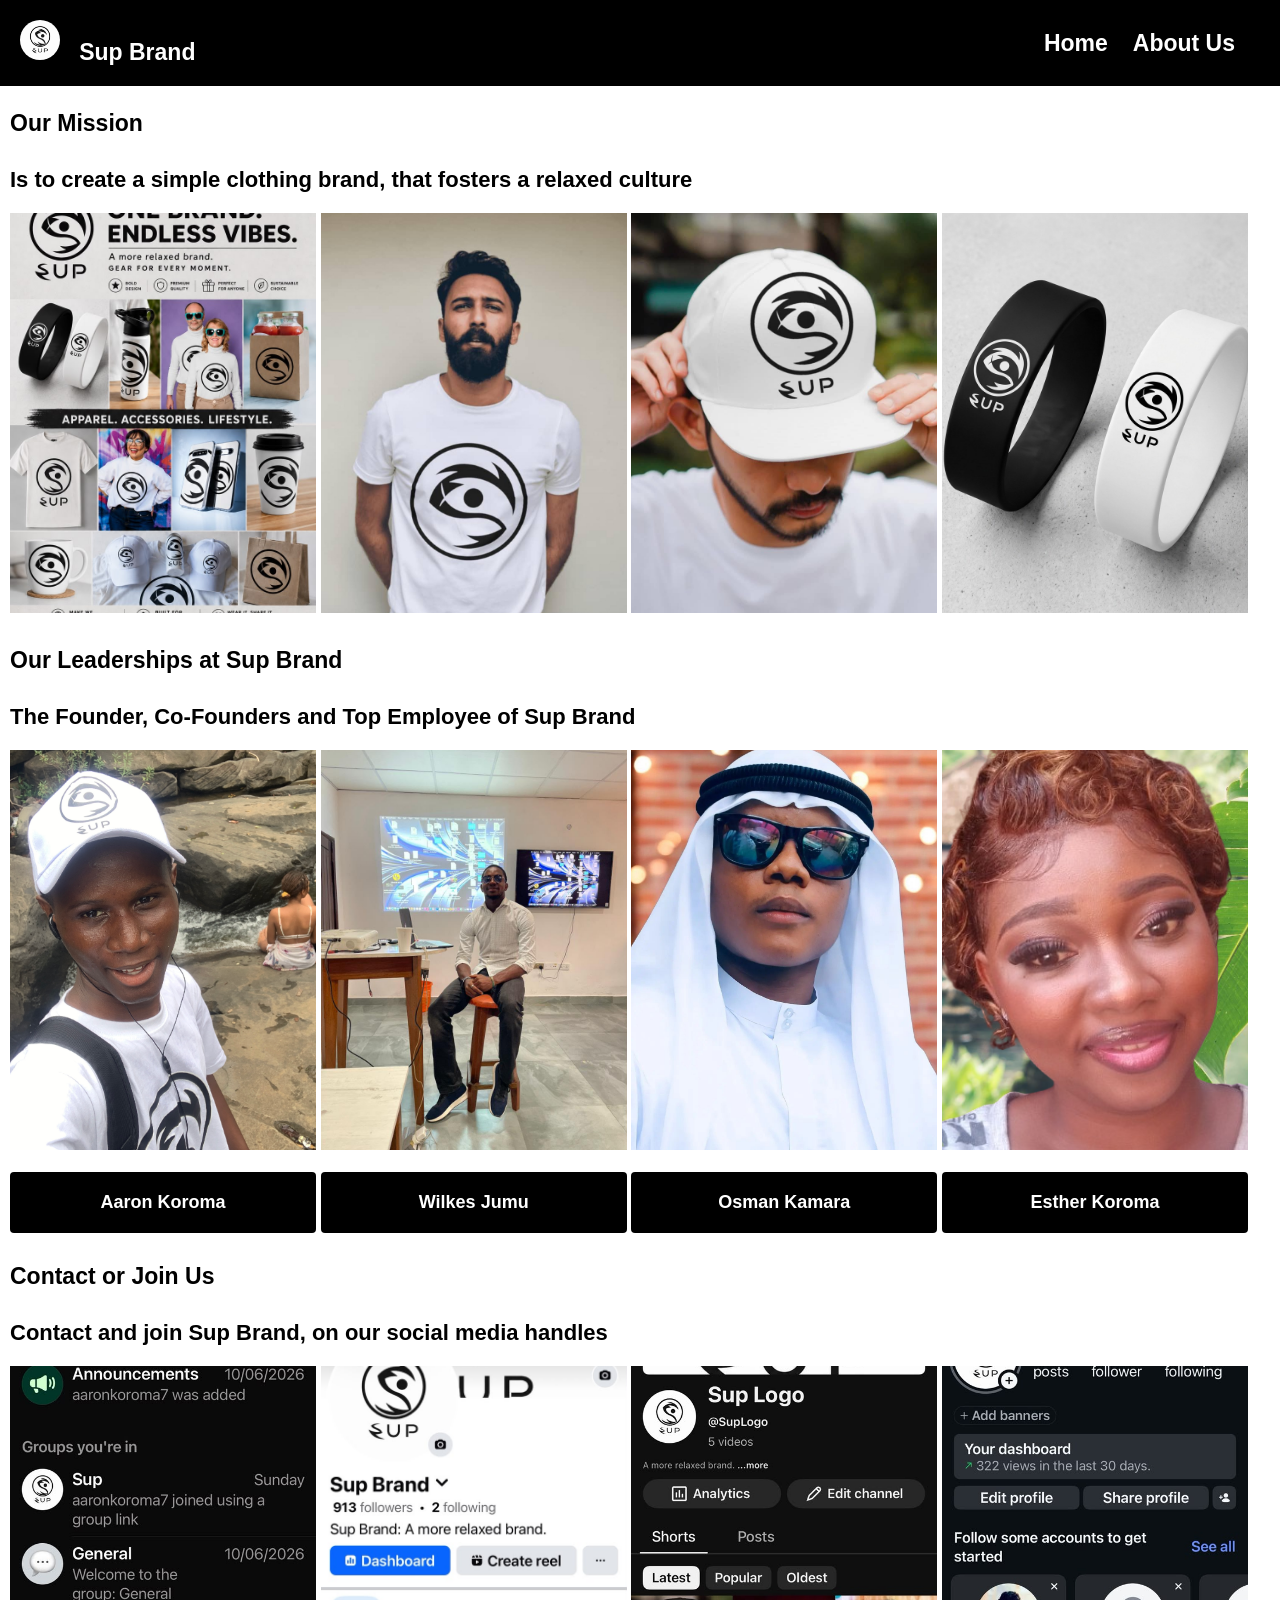
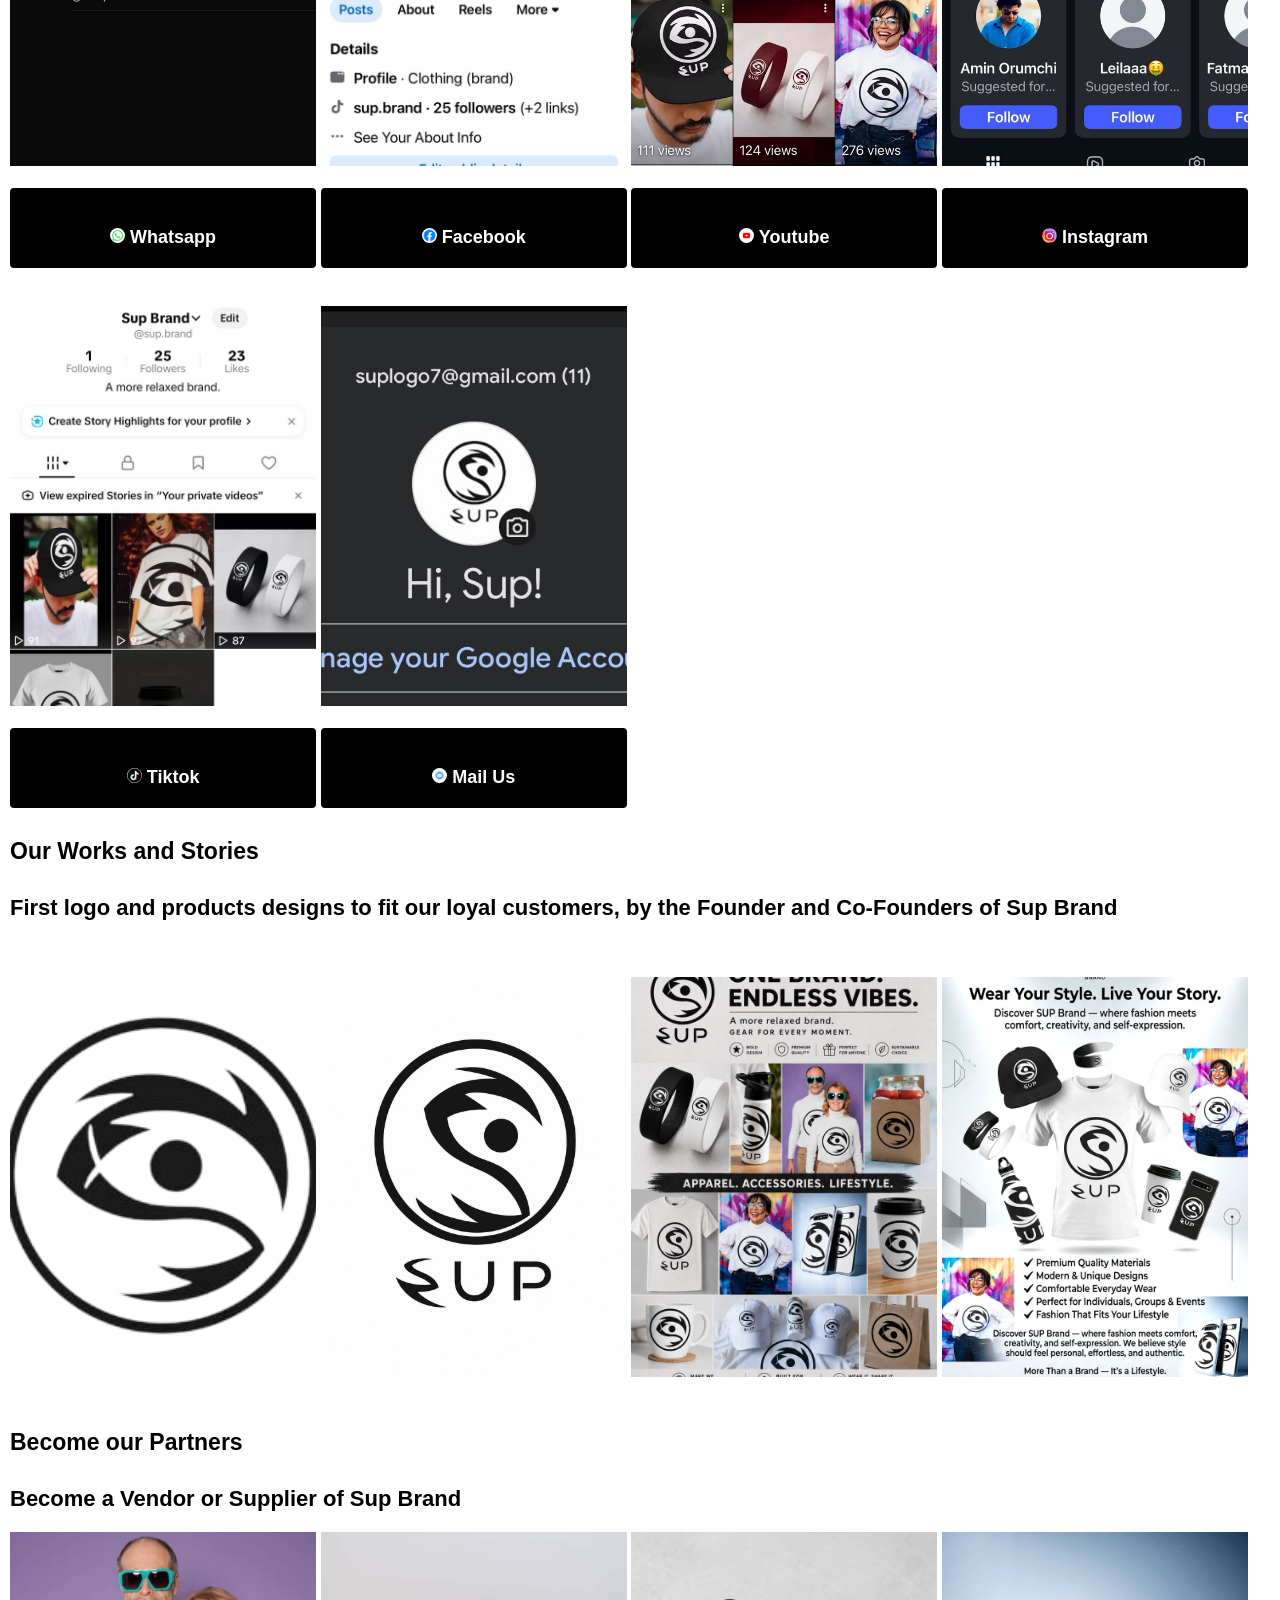
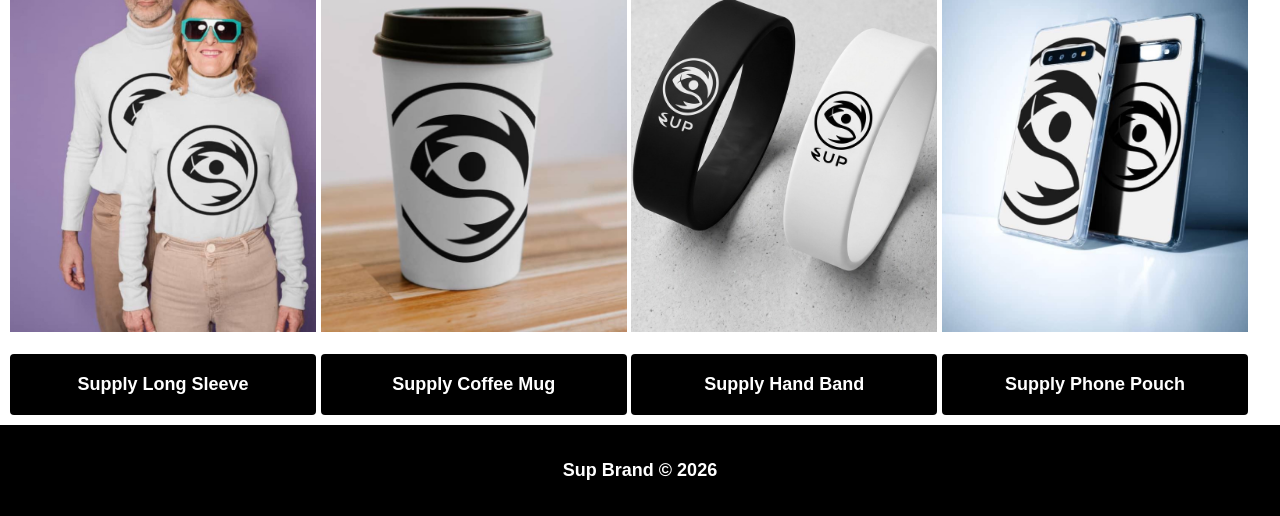
==== commit afb51c2e: "Update about.html" ====
--- a/about.html
+++ b/about.html
@@ -29,7 +29,7 @@
     </div>
 
     <div class="body">
-        <h1>Our mission</h1>
+        <h1>Our Mission</h1>
         <h2>Is to create a simple clothing brand, that fosters a relaxed culture</h2>
         <a href="flyer.jpeg"><img src="flyer.jpeg" alt="Flyer"></a>
         <a href="sup_male_t-shirt.jpg"><img src="sup_male_t-shirt.jpg" alt="T-shirt"></a>
@@ -84,7 +84,7 @@
         <a href="https://chat.whatsapp.com/L3RFyPqFyKc5OiABcn7JN8?mode=gi_t"><button>Supply Phone Pouch</button></a>
     </div>
     <div class="mobile">
-        <h1>Our mission</h1>
+        <h1>Our Mission</h1>
         <h2>Is to create a simple clothing brand, that fosters a relaxed culture</h2>
         <a href="flyer.jpeg"><img src="flyer.jpeg" alt="Flyer"></a>
         <a href="sup_male_t-shirt.jpg"><img src="sup_male_t-shirt.jpg" alt="T-shirt"></a>
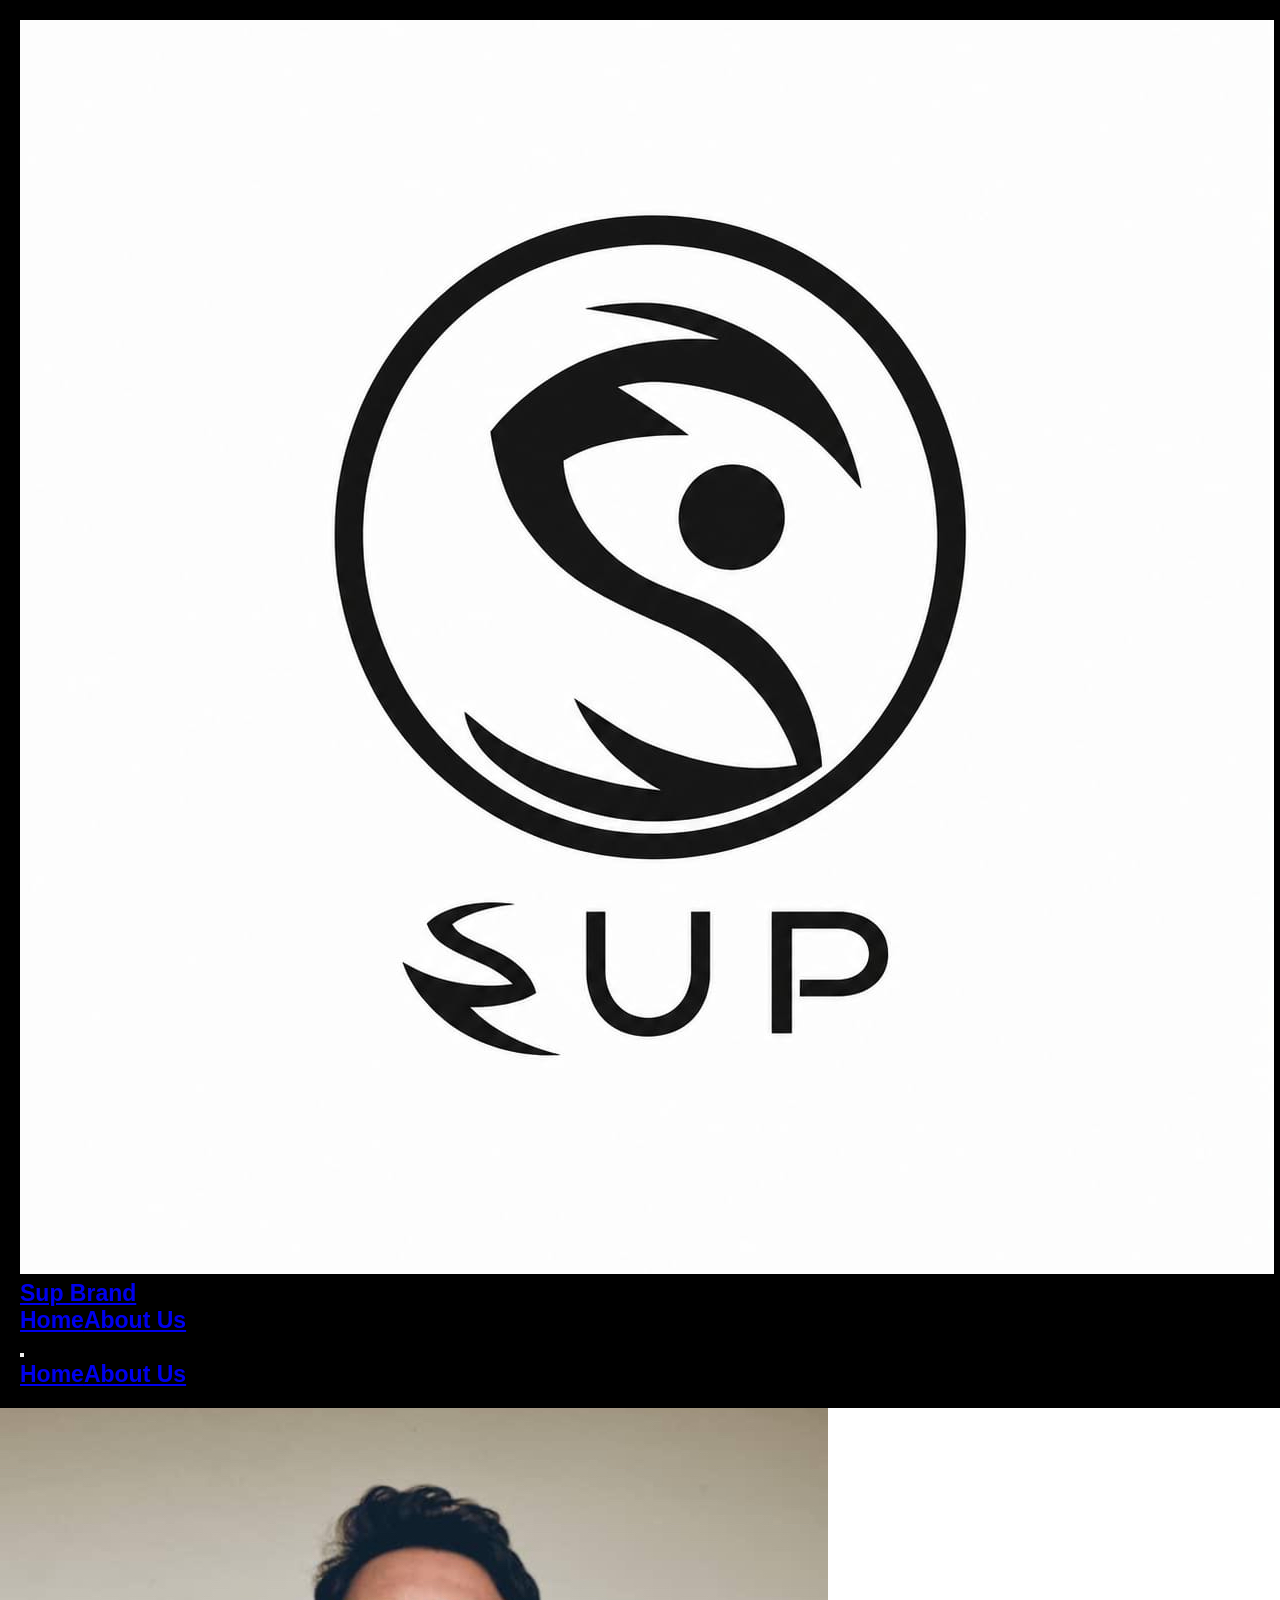
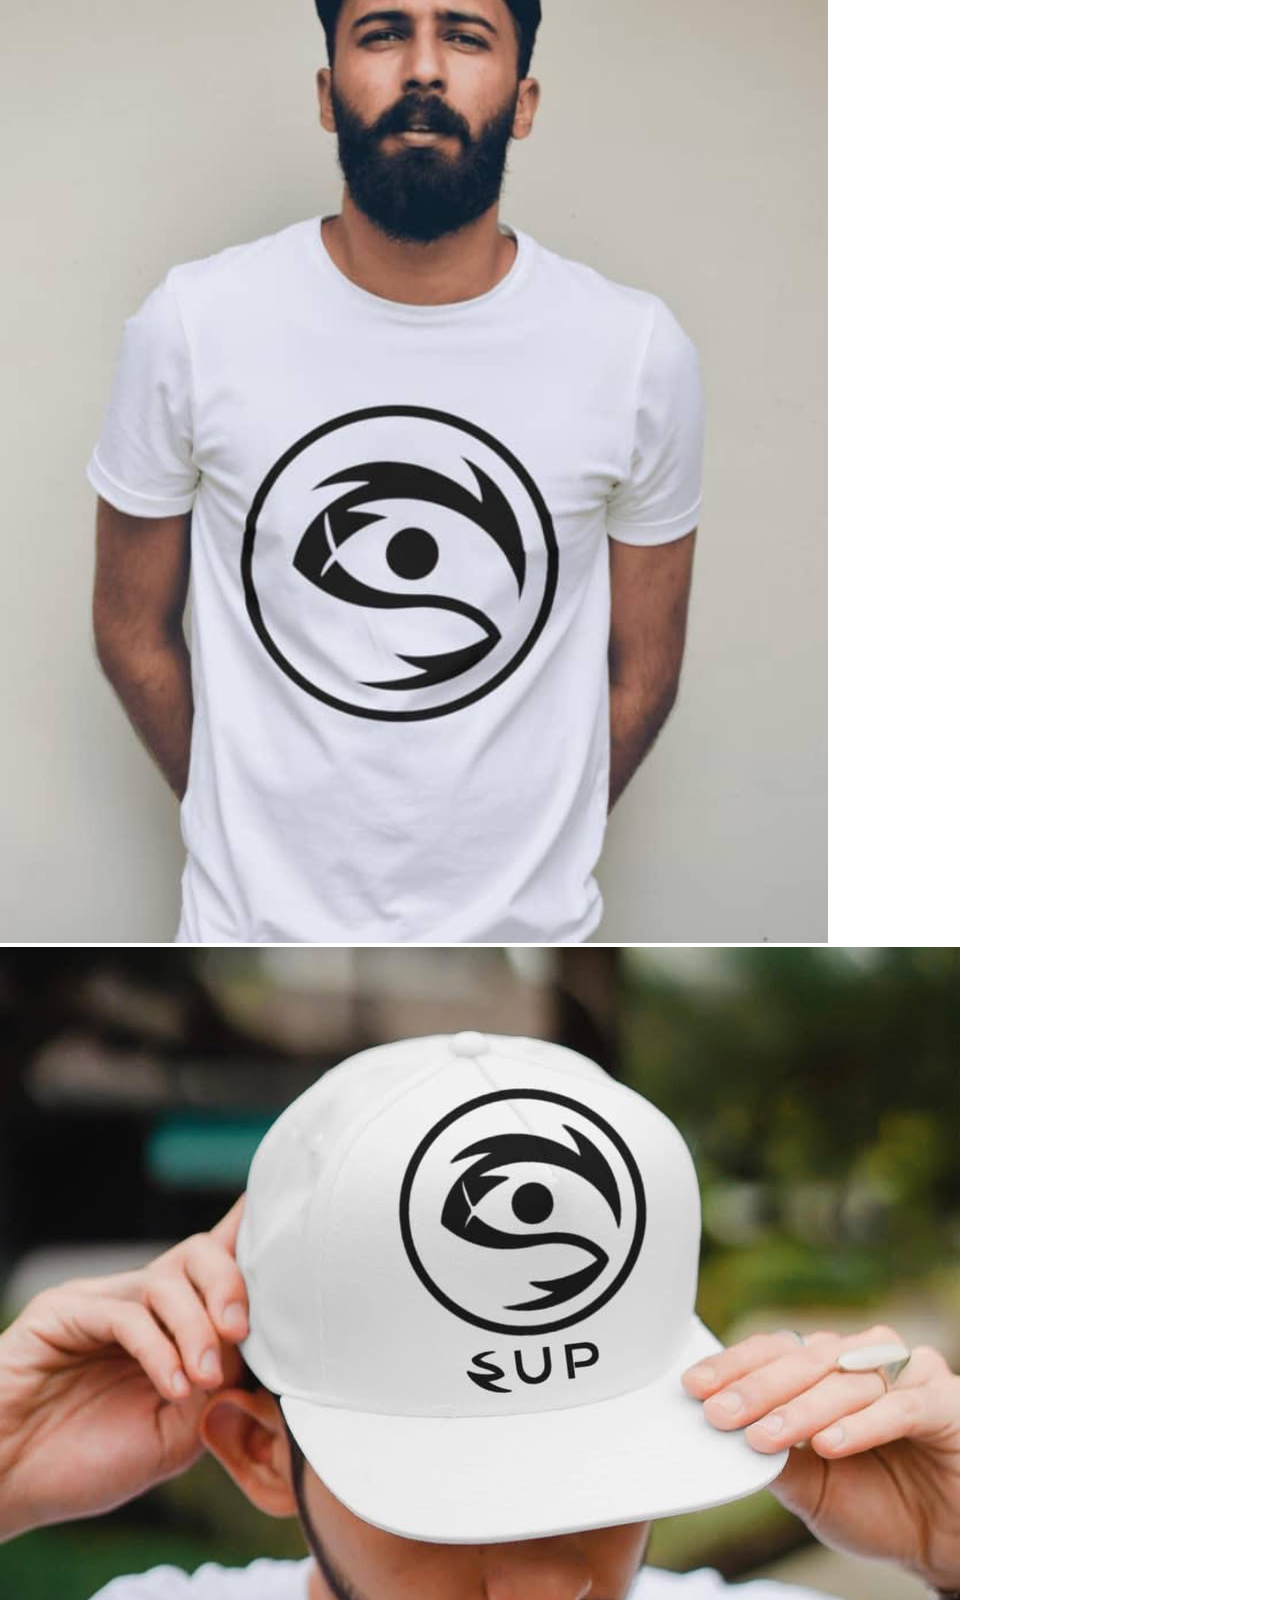
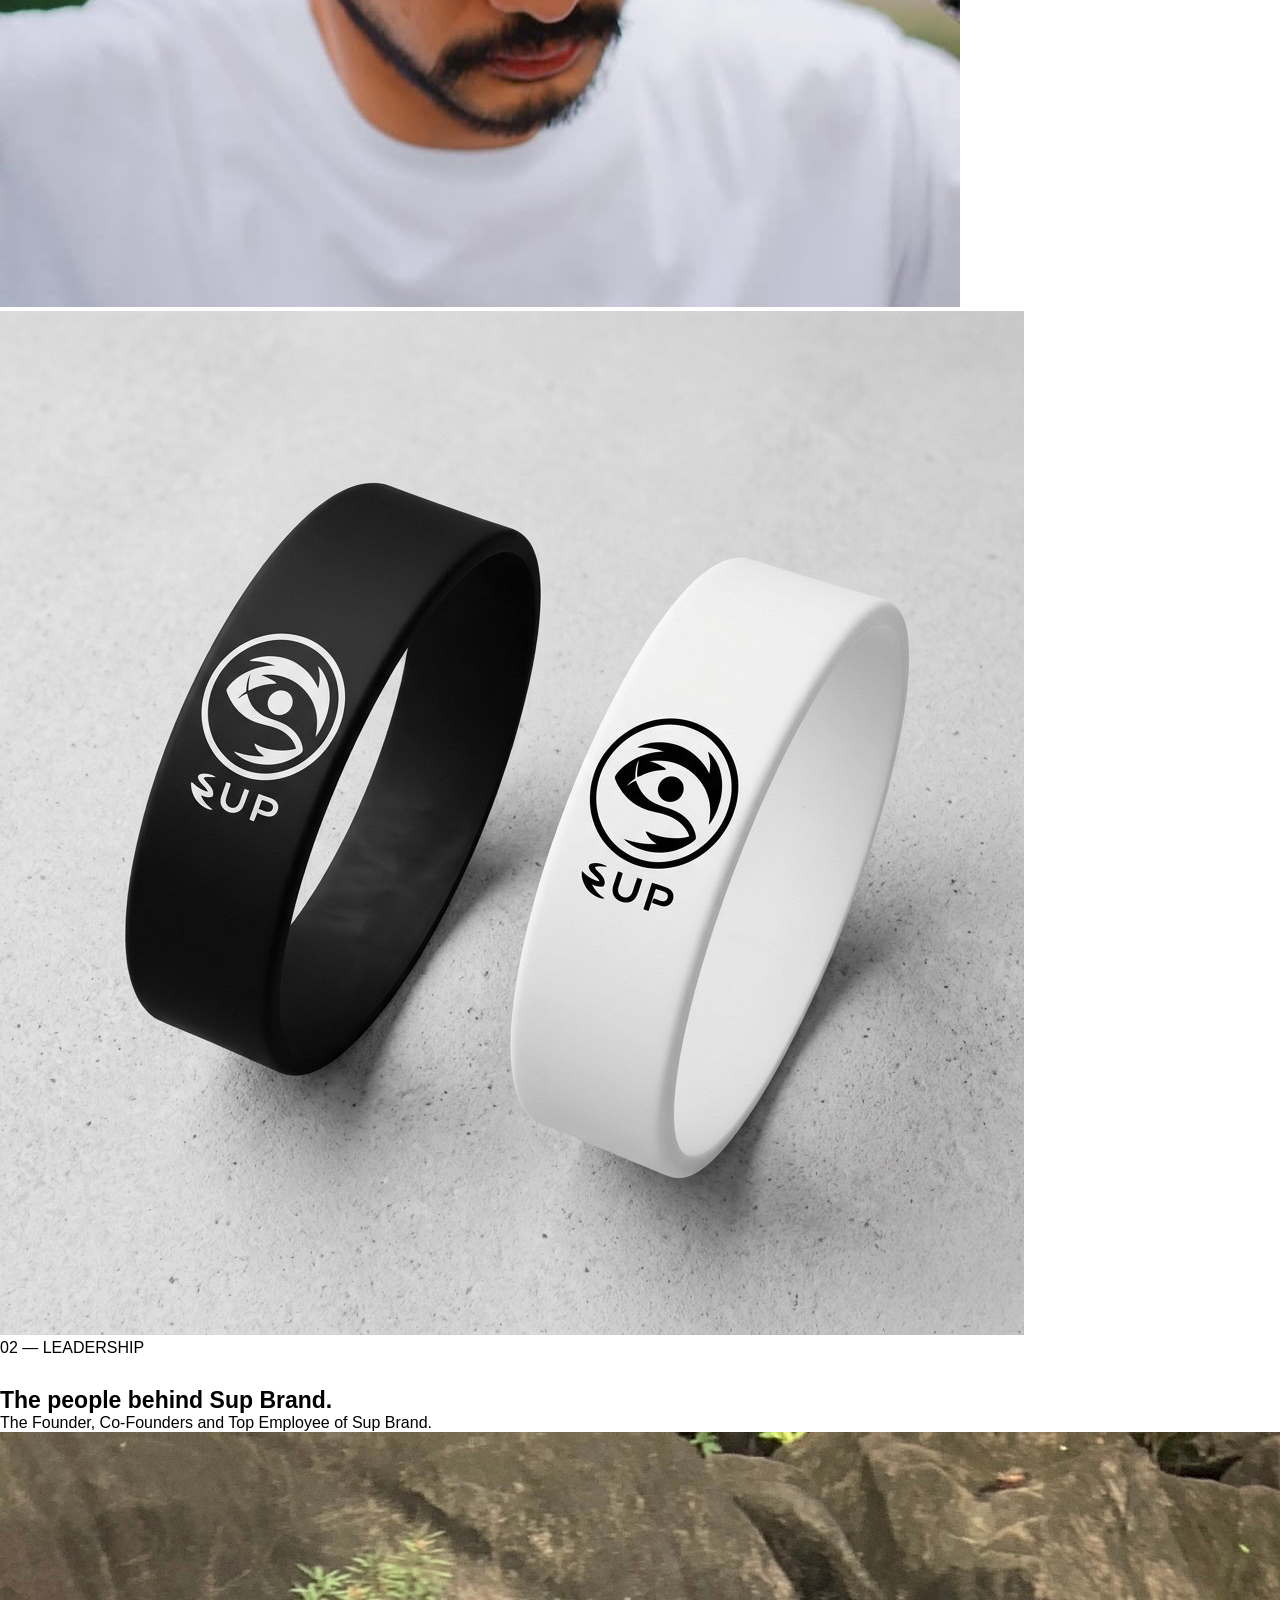
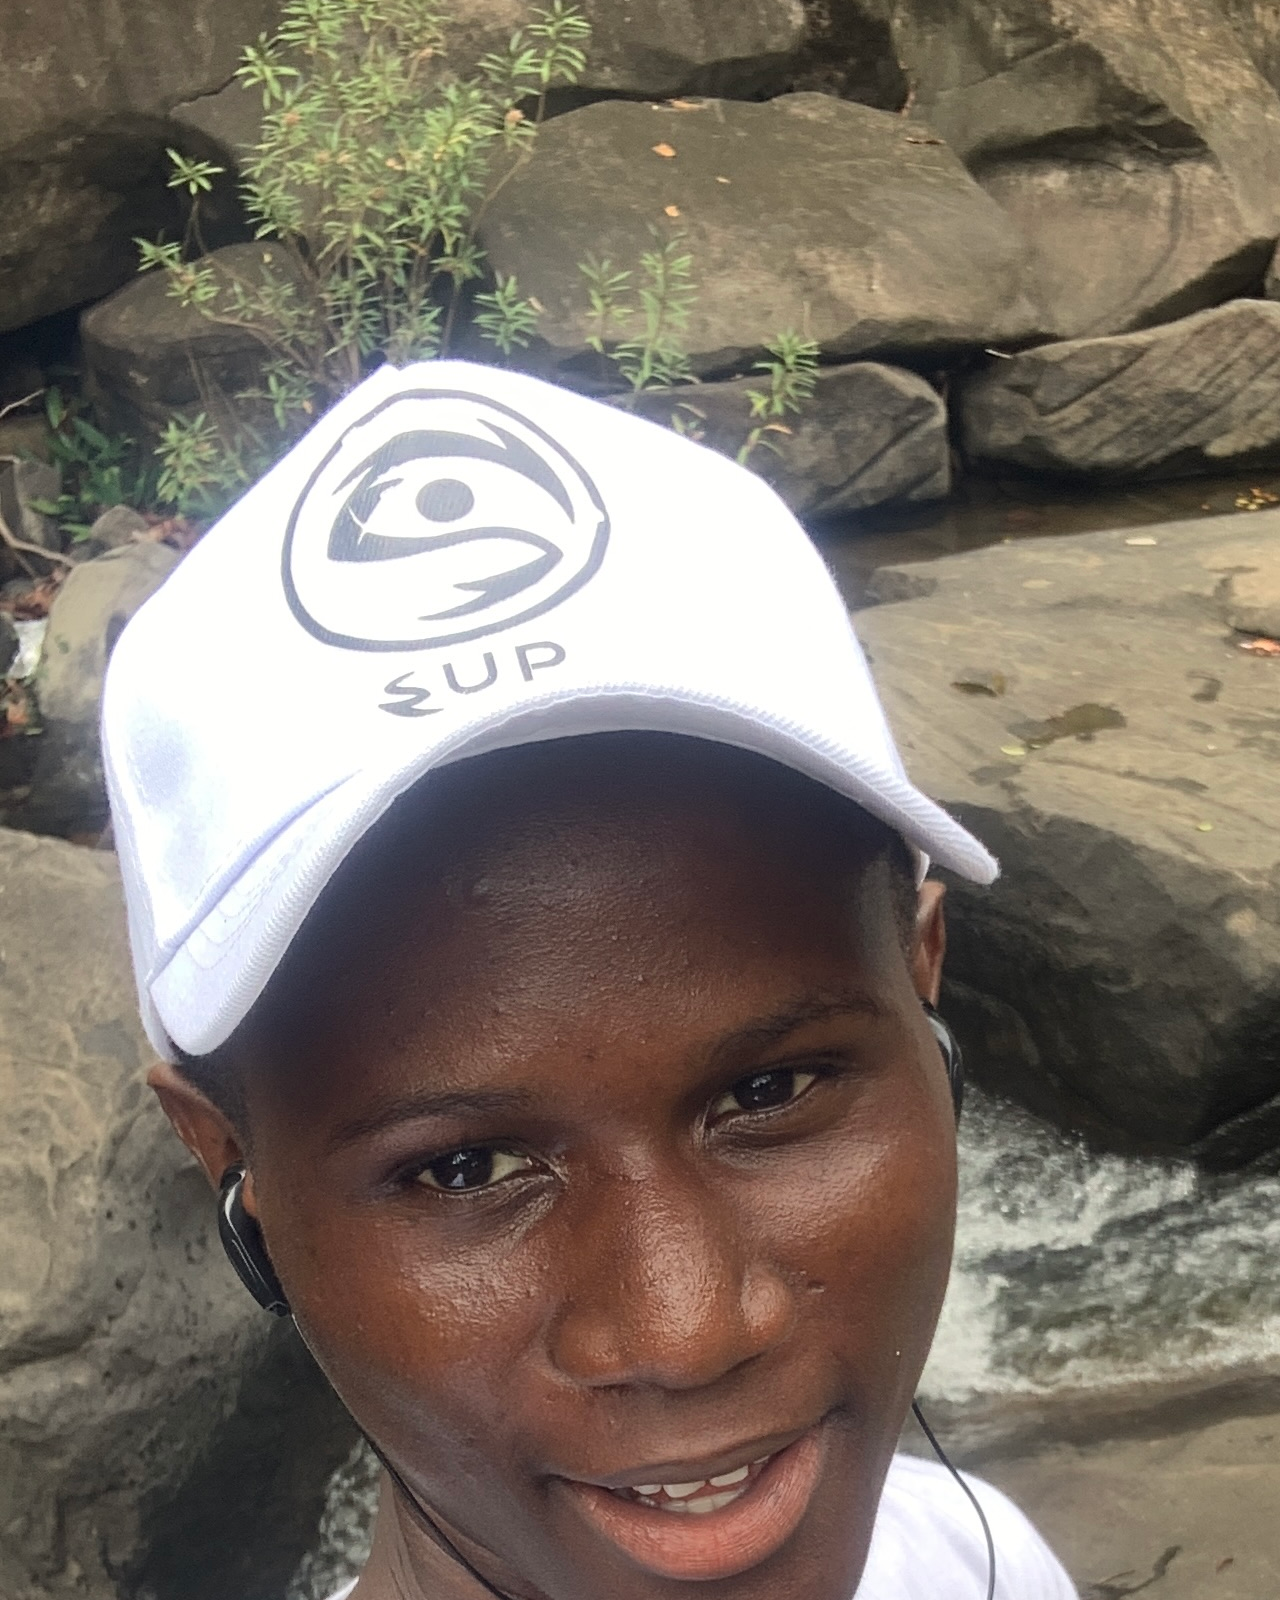
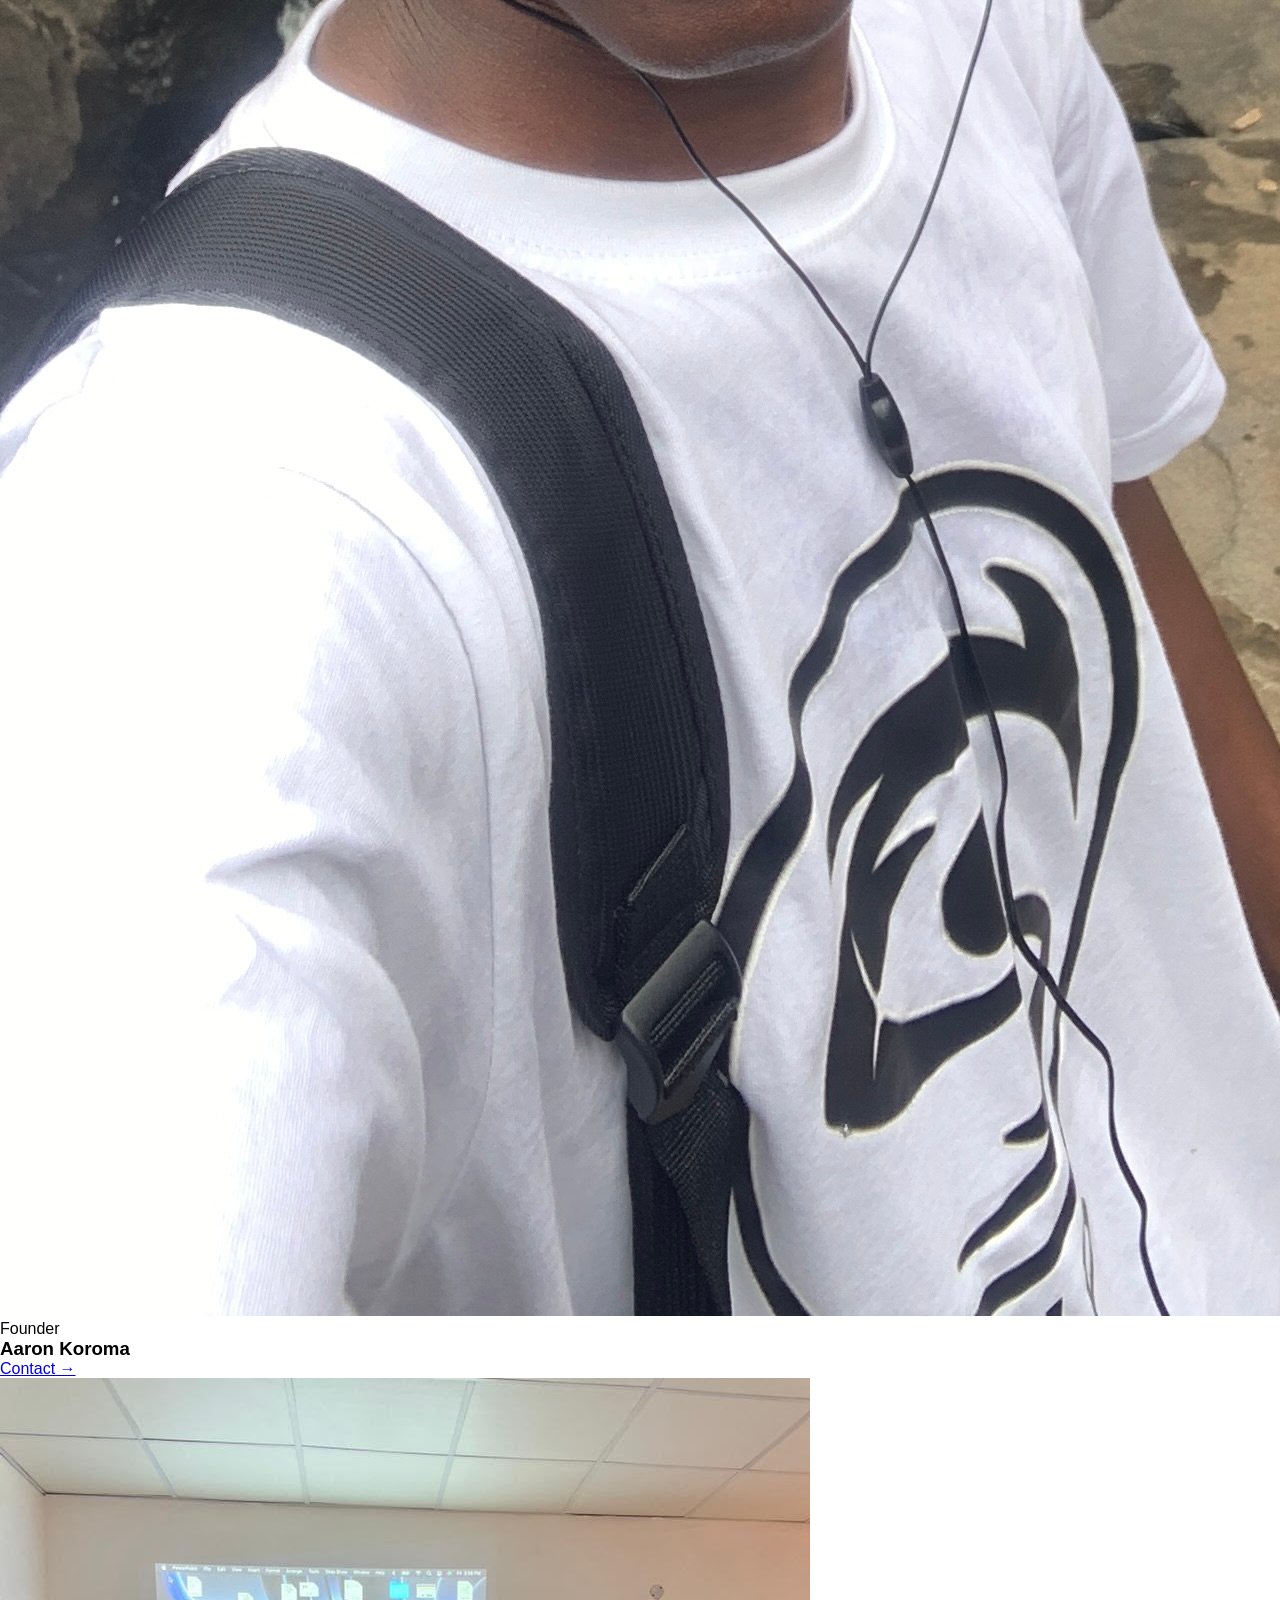
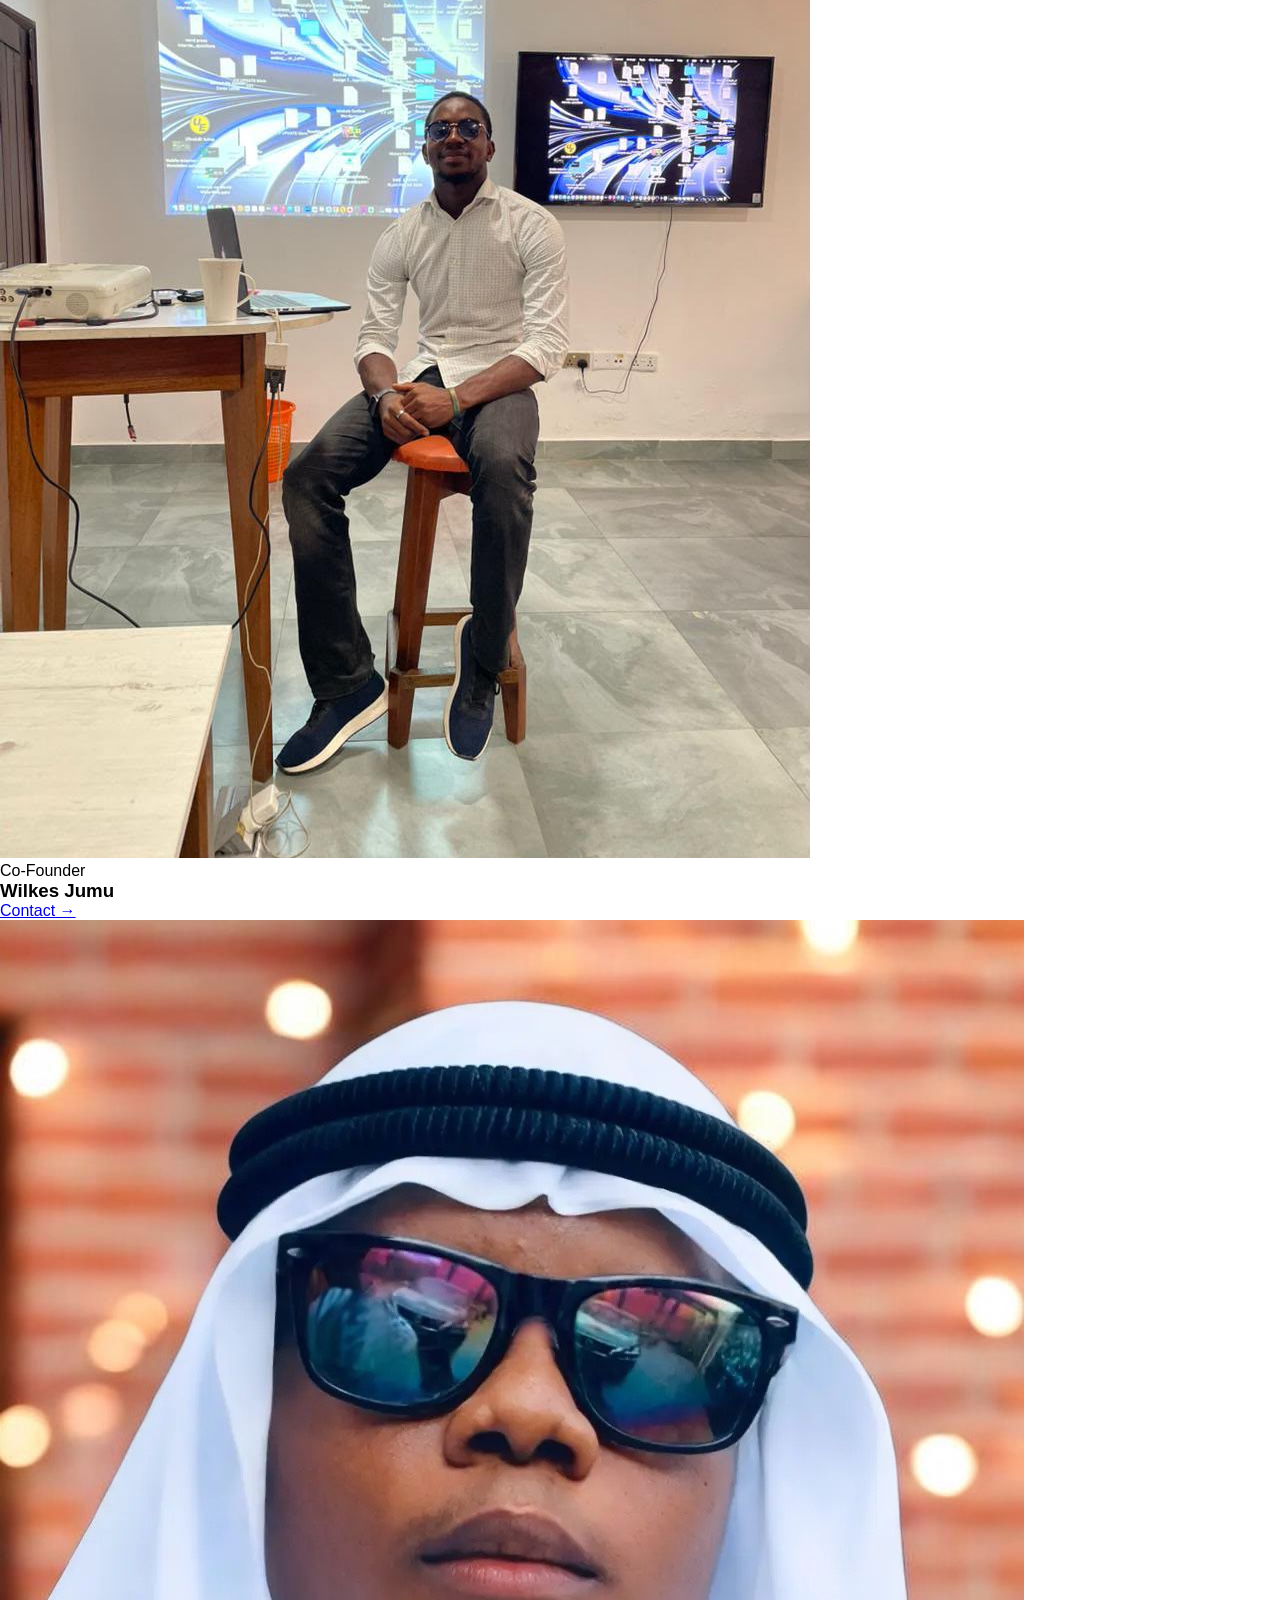
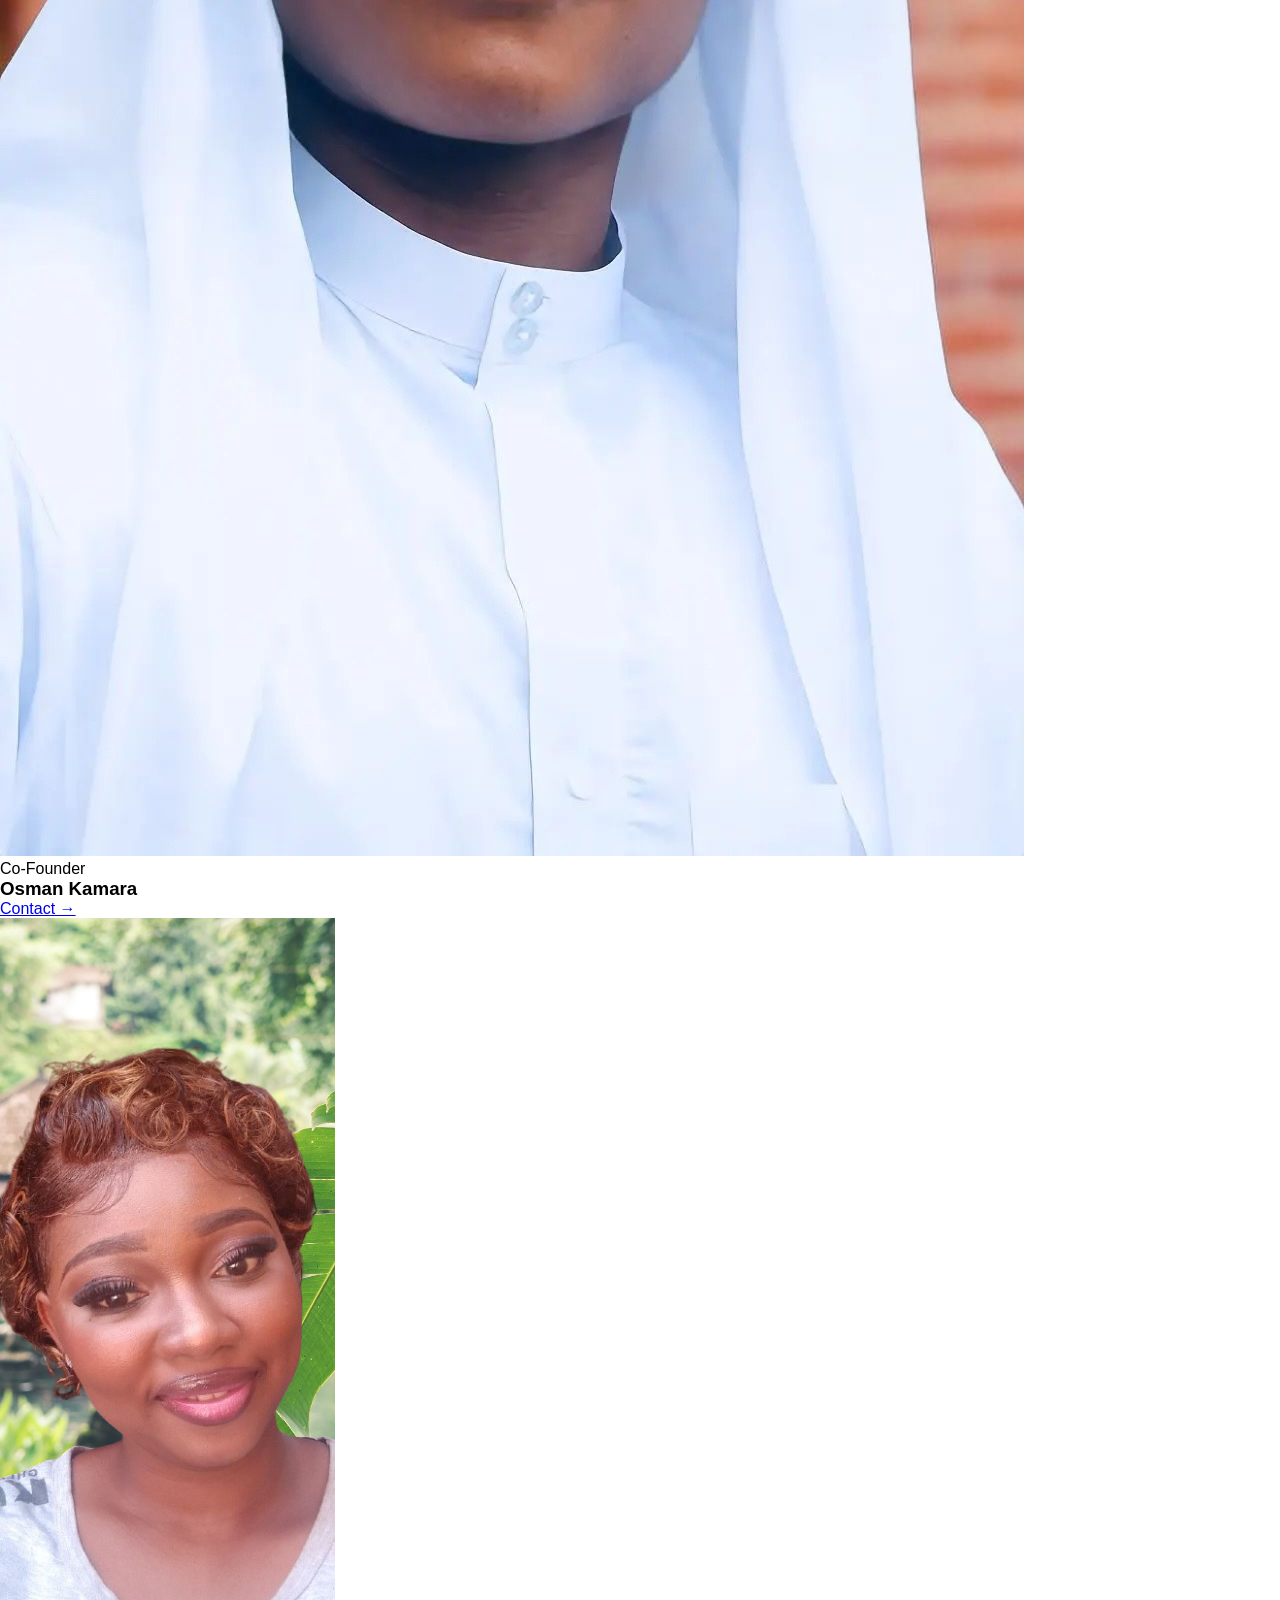
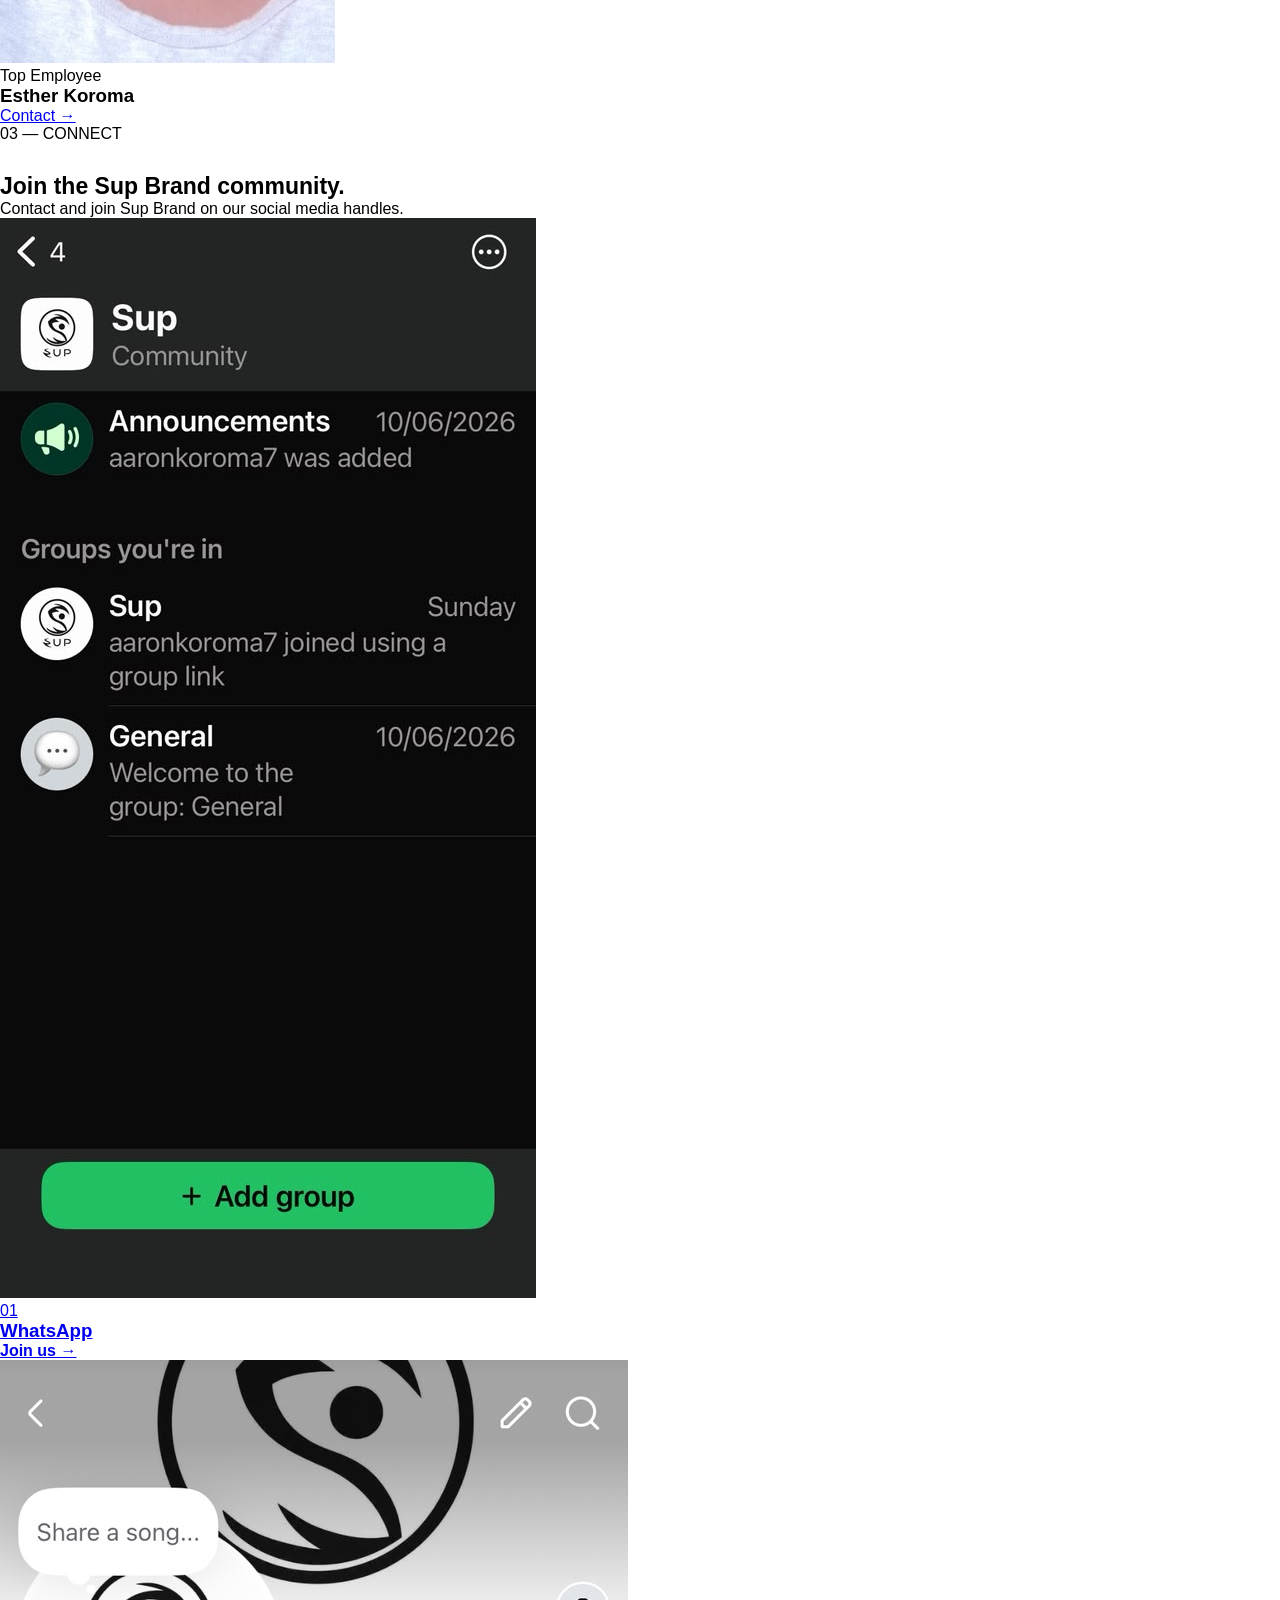
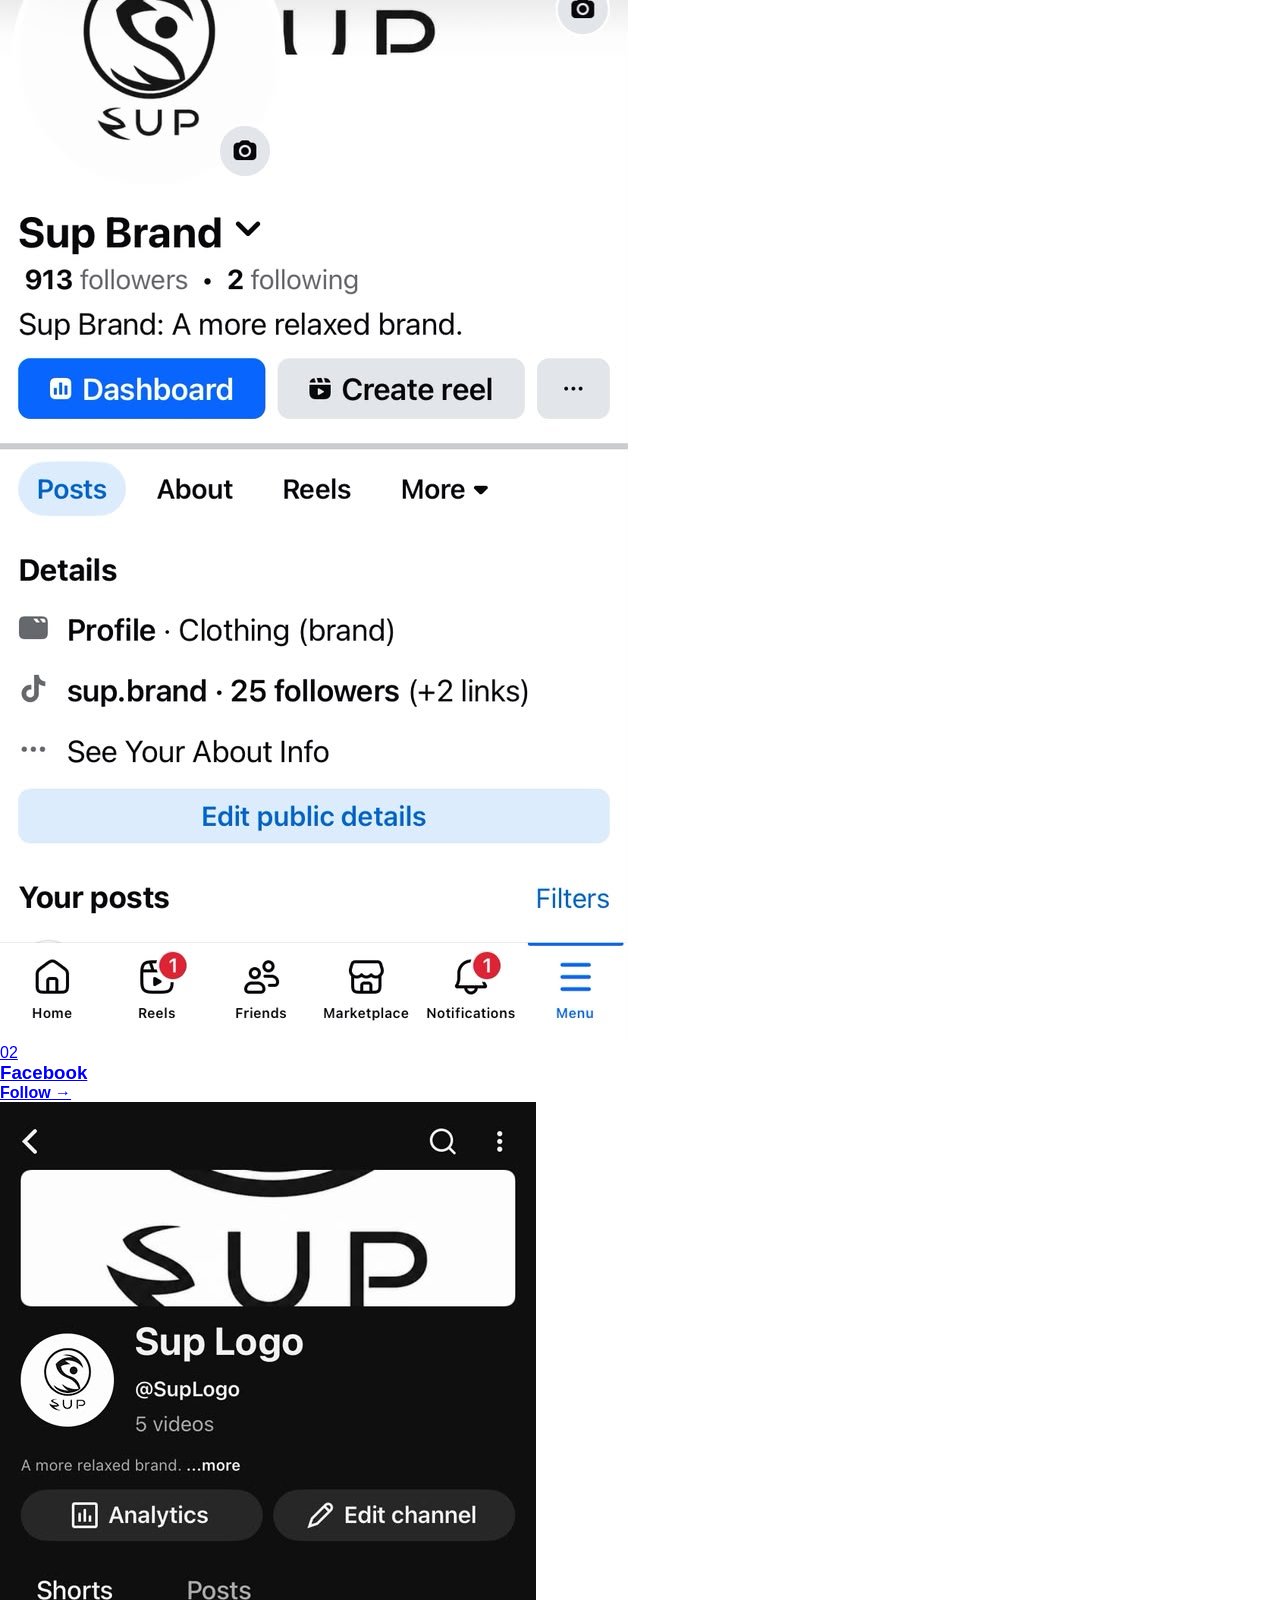
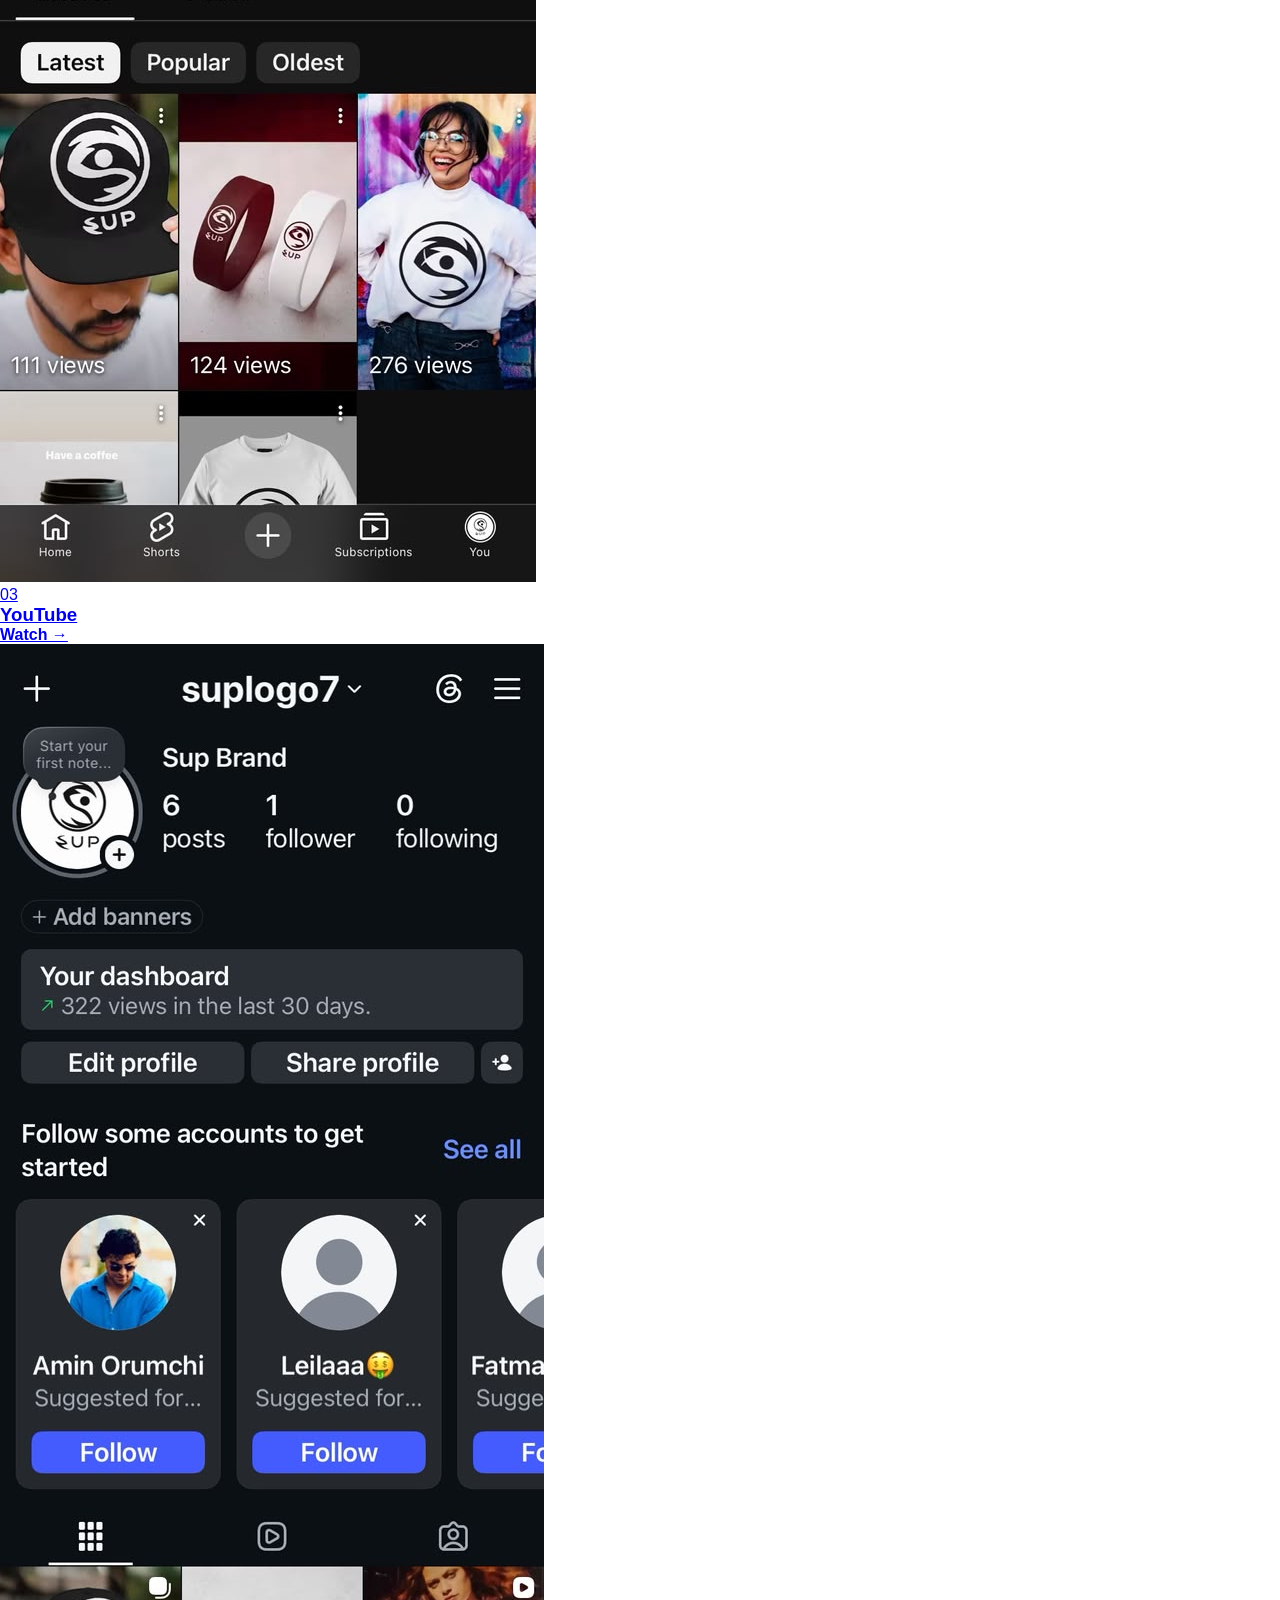
==== commit a78fd9cc: "Update about.html" ====
--- a/about.html
+++ b/about.html
@@ -1,150 +1,37 @@
 <!DOCTYPE html>
 <html lang="en">
 <head>
-    <meta charset="UTF-8">
-    <meta name="viewport" content="width=device-width, initial-scale=1.0">
-    <link rel="stylesheet" href="./about.css">
-    <link rel="icon" href="sup_logo.JPG">
-    <title>About Us</title>
+<meta charset="UTF-8"><meta name="viewport" content="width=device-width, initial-scale=1.0">
+<meta name="description" content="Learn about Sup Brand, our mission, leadership, story and partnership opportunities.">
+<link rel="icon" href="sup_logo.JPG"><link rel="stylesheet" href="about.css"><title>About Us | Sup Brand</title>
 </head>
 <body>
-    <header>
-        <a href="index.html"><img src="sup_logo.JPG" alt="Logo" id="logo"></a>
-        &nbsp;
-        Sup Brand 
-        <ul>
-            <li><a href="index.html">Home</a></li>
-            <li><a href="about.html">About Us</a></li>
-        </ul>
-        <ul class="mobile-menu">
-            <li><a id="menu"><svg xmlns="http://www.w3.org/2000/svg" width="25" height="25" viewBox="0 0 24 24" fill="#fff" stroke="#fff" stroke-width="2" stroke-linecap="round" stroke-linejoin="round" class="feather feather-menu"><line x1="3" y1="12" x2="21" y2="12"></line><line x1="3" y1="6" x2="21" y2="6"></line><line x1="3" y1="18" x2="21" y2="18"></line></svg></a></li>
-        </ul>
-    </header>
-
-    <div id="menu-bar">
-        <ul>
-            <li><a href="index.html"><svg xmlns="http://www.w3.org/2000/svg" width="24" height="24" viewBox="0 0 24 24" fill="#fff" stroke="#000" stroke-width="2" stroke-linecap="round" stroke-linejoin="round" class="feather feather-home"><path d="M3 9l9-7 9 7v11a2 2 0 0 1-2 2H5a2 2 0 0 1-2-2z"></path><polyline points="9 22 9 12 15 12 15 22"></polyline></svg> &nbsp; Home</a></li>
-            <li><a href="about.html"><svg xmlns="http://www.w3.org/2000/svg" width="25" height="25" viewBox="0 0 24 24" fill="#fff" stroke="#000" stroke-width="2" stroke-linecap="round" stroke-linejoin="round" class="feather feather-arrow-right-circle"><circle cx="12" cy="12" r="10"></circle><polyline points="12 16 16 12 12 8"></polyline><line x1="8" y1="12" x2="16" y2="12"></line></svg> &nbsp; About Us</a></li>
-        </ul>
-    </div>
-
-    <div class="body">
-        <h1>Our Mission</h1>
-        <h2>Is to create a simple clothing brand, that fosters a relaxed culture</h2>
-        <a href="flyer.jpeg"><img src="flyer.jpeg" alt="Flyer"></a>
-        <a href="sup_male_t-shirt.jpg"><img src="sup_male_t-shirt.jpg" alt="T-shirt"></a>
-        <a href="white_cap.JPG"><img src="white_cap.JPG" alt="White Cap"></a>
-        <a href="hand_band.JPG"><img src="hand_band.JPG" alt="Hand Band"></a>
-        <h1>Our Leaderships at Sup Brand</h1>
-        <h2>The Founder, Co-Founders and Top Employee of Sup Brand</h2>
-        <a href="founder_ceo.jpg"><img src="founder_ceo.jpg" alt="Founder Aaron"></a>
-        <a href="co-founder_jumu.jpeg"><img src="co-founder_jumu.jpeg" alt="Co-Founder Wilkes Jumu"></a>
-        <a href="co-founder_osman.jpeg"><img src="co-founder_osman.jpeg" alt="Co-Founder Osman Kamara"></a>
-        <a href="esther_top_employee.png"><img src="esther_top_employee.png" alt="Esther Top Employee"></a>
-        <br><br>
-        <a href="https://api.whatsapp.com/send?phone=+23280855101&amp;text=Hello%20Founder%20of%20Sup%20Brand"><button>Aaron Koroma</button></a>
-        <a href="https://api.whatsapp.com/send?phone=+23276150493&amp;text=Hello%20Co-Founder%20of%20Sup%20Brand"><button>Wilkes Jumu</button></a>
-        <a href="https://api.whatsapp.com/send?phone=+971543290960&amp;text=Hello%20Co-Founder%20of%20Sup%20Brand"><button>Osman Kamara</button></a>
-        <a href="https://api.whatsapp.com/send?phone=+23273299652&amp;text=Hello%20Top%20Employee%20of%20Sup%20Brand"><button>Esther Koroma</button></a>
-        <h1>Contact or Join Us</h1>
-        <h2>Contact and join Sup Brand, on our social media handles</h2>
-        <a href="https://chat.whatsapp.com/Ik4qP1xSdpTBQ17QCoup6d"><img src="WhatsApp_community.jpeg" alt="WhatsApp"></a>
-        <a href="https://www.facebook.com/share/18trBq5wWy/?mibextid=wwXIfr"><img src="facebook_page.jpeg" alt="Facebook"></a>
-        <a href="https://youtube.com/@suplogo?si=hMvc6PlUewiNroHi"><img src="youtube_page.jpeg" alt="Youtube"></a>
-        <a href="https://www.instagram.com/suplogo7?igsh=MW41OXVncDQ2a2k4&utm_source=qr"><img src="instagram_page.jpeg" alt="Instagram"></a>
-        <br><br>
-        <a href="https://chat.whatsapp.com/Ik4qP1xSdpTBQ17QCoup6d"><button><img src="whatsapp.png" style="width: 15px; height: 15px; object-fit: cover; border-radius: 50%;"> Whatsapp</button></a>
-        <a href="https://www.facebook.com/share/18trBq5wWy/?mibextid=wwXIfr"><button><img src="facebook.png" style="width: 15px; height: 15px; object-fit: cover; border-radius: 50%;"> Facebook</button></a>
-        <a href="https://youtube.com/@suplogo?si=hMvc6PlUewiNroHi"><button><img src="youtube.png" style="width: 15px; height: 15px; object-fit: cover; border-radius: 50%;"> Youtube</button></a>
-        <a href="https://www.instagram.com/suplogo7?igsh=MW41OXVncDQ2a2k4&utm_source=qr"><button><img src="instagram.jpg" style="width: 15px; height: 15px; object-fit: cover; border-radius: 50%;"> Instagram</button></a>
-        <br><br>
-        <a href="https://www.tiktok.com/@sup.brand?_r=1&_t=ZS-97Nc3xAlAxD"><img src="tiktok_page.jpeg" alt="Tik Tok"></a>
-        <a href="mailto:suplogo7@gmail.com"><img src="gmail_inbox.jpeg" alt="Gmail"></a>   
-        <br><br>
-        <a href="https://www.tiktok.com/@sup.brand?_r=1&_t=ZS-97Nc3xAlAxD"><button><img src="tiktok.png" style="width: 15px; height: 15px; object-fit: cover; border-radius: 50%;"> Tiktok</button></a>
-        <a href="mailto:suplogo7@gmail.com"><button><img src="mail.png" style="width: 15px; height: 15px; object-fit: cover; border-radius: 50%;"> Mail Us</button></a>     
-        <h1>Our Works and Stories</h1>
-        <h2>First logo and products designs to fit our loyal customers, by the Founder and Co-Founders of Sup Brand</h2>
-        <br><br>
-        <a href="first_logo.png"><img src="first_logo.png" alt="Sup Logo"></a>
-        <a href="sup_logo.JPG"><img src="sup_logo.JPG" alt="Sup Logo"></a>
-        <a href="flyer.jpeg"><img src="flyer.jpeg" alt="Flyer"></a>
-        <a href="british_flyer.jpeg"><img src="british_flyer.jpeg" alt="Flyer"></a>
-        <br><br>
-        <h1>Become our Partners</h1>
-        <h2>Become a Vendor or Supplier of Sup Brand</h2>
-        <a href="twin_longsleeves.jpg"><img src="twin_longsleeves.jpg" alt="Long Sleeve"></a>
-        <a href="mug_coffee.jpg"><img src="mug_coffee.jpg" alt="Coffee Mug"></a>
-        <a href="hand_band.JPG"><img src="hand_band.JPG" alt="Hand Band"></a>
-        <a href="phone_pouch.jpg"><img src="phone_pouch.jpg" alt="Phone Pouch"></a>
-        <br><br>
-        <a href="https://chat.whatsapp.com/L3RFyPqFyKc5OiABcn7JN8?mode=gi_t"><button>Supply Long Sleeve</button></a>
-        <a href="https://chat.whatsapp.com/L3RFyPqFyKc5OiABcn7JN8?mode=gi_t"><button>Supply Coffee Mug</button></a>
-        <a href="https://chat.whatsapp.com/L3RFyPqFyKc5OiABcn7JN8?mode=gi_t"><button>Supply Hand Band</button></a>
-        <a href="https://chat.whatsapp.com/L3RFyPqFyKc5OiABcn7JN8?mode=gi_t"><button>Supply Phone Pouch</button></a>
-    </div>
-    <div class="mobile">
-        <h1>Our Mission</h1>
-        <h2>Is to create a simple clothing brand, that fosters a relaxed culture</h2>
-        <a href="flyer.jpeg"><img src="flyer.jpeg" alt="Flyer"></a>
-        <a href="sup_male_t-shirt.jpg"><img src="sup_male_t-shirt.jpg" alt="T-shirt"></a>
-        <a href="white_cap.JPG"><img src="white_cap.JPG" alt="White Cap"></a>
-        <a href="hand_band.JPG"><img src="hand_band.JPG" alt="Hand Band"></a>
-        <h1>Our Leaderships at Sup Brand</h1>
-        <h2>The Founder, Co-Founders and Top Employee of Sup Brand</h2>
-        <a href="founder_ceo.jpg"><img src="founder_ceo.jpg" alt="Founder Aaron"></a>
-        <a href="co-founder_jumu.jpeg"><img src="co-founder_jumu.jpeg" alt="Co-Founder Wilkes Jumu"></a>
-        <br><br>
-        <a href="https://api.whatsapp.com/send?phone=+23280855101&amp;text=Hello%20Founder%20of%20Sup%20Brand"><button>Aaron Koroma</button></a>
-        <a href="https://api.whatsapp.com/send?phone=+23276150493&amp;text=Hello%20Co-Founder%20of%20Sup%20Brand"><button>Wilkes Jumu</button></a>
-        <br><br>
-        <a href="co-founder_osman.jpeg"><img src="co-founder_osman.jpeg" alt="Co-Founder Osman Kamara"></a>
-        <a href="esther_top_employee.png"><img src="esther_top_employee.png" alt="Esther Top Employee"></a>
-        <br><br>
-        <a href="https://api.whatsapp.com/send?phone=+971543290960&amp;text=Hello%20Co-Founder%20of%20Sup%20Brand"><button>Osman Kamara</button></a>
-        <a href="https://api.whatsapp.com/send?phone=+23273299652&amp;text=Hello%20Top%20Employee%20of%20Sup%20Brand"><button>Esther Koroma</button></a>
-        <h1>Contact or Join Us</h1>
-        <h2>Contact and join Sup Brand, on our social media handles</h2>
-        <a href="https://chat.whatsapp.com/Ik4qP1xSdpTBQ17QCoup6d"><img src="WhatsApp_community.jpeg" alt="WhatsApp"></a>
-        <a href="https://www.facebook.com/share/18trBq5wWy/?mibextid=wwXIfr"><img src="facebook_page.jpeg" alt="Facebook"></a>
-        <br><br>
-        <a href="https://chat.whatsapp.com/Ik4qP1xSdpTBQ17QCoup6d"><button><img src="whatsapp.png" style="width: 15px; height: 15px; object-fit: cover; border-radius: 50%;"> Whatsapp</button></a>
-        <a href="https://www.facebook.com/share/18trBq5wWy/?mibextid=wwXIfr"><button><img src="facebook.png" style="width: 15px; height: 15px; object-fit: cover; border-radius: 50%;"> Facebook</button></a>
-        <br><br>
-        <a href="https://youtube.com/@suplogo?si=hMvc6PlUewiNroHi"><img src="youtube_page.jpeg" alt="Youtube"></a>
-        <a href="https://www.instagram.com/suplogo7?igsh=MW41OXVncDQ2a2k4&utm_source=qr"><img src="instagram_page.jpeg" alt="Instagram"></a>
-        <br><br>
-        <a href="https://youtube.com/@suplogo?si=hMvc6PlUewiNroHi"><button><img src="youtube.png" style="width: 15px; height: 15px; object-fit: cover; border-radius: 50%;"> Youtube</button></a>
-        <a href="https://www.instagram.com/suplogo7?igsh=MW41OXVncDQ2a2k4&utm_source=qr"><button><img src="instagram.jpg" style="width: 15px; height: 15px; object-fit: cover; border-radius: 50%;"> Instagram</button></a>
-        <br><br>
-        <a href="https://www.tiktok.com/@sup.brand?_r=1&_t=ZS-97Nc3xAlAxD"><img src="tiktok_page.jpeg" alt="Tik Tok"></a>
-        <a href="mailto:suplogo7@gmail.com"><img src="gmail_inbox.jpeg" alt="Gmail"></a>     
-        <br><br>
-        <a href="https://www.tiktok.com/@sup.brand?_r=1&_t=ZS-97Nc3xAlAxD"><button><img src="tiktok.png" style="width: 15px; height: 15px; object-fit: cover; border-radius: 50%;"> Tiktok</button></a>
-        <a href="mailto:suplogo7@gmail.com"><button><img src="mail.png" style="width: 15px; height: 15px; object-fit: cover; border-radius: 50%;"> Mail Us</button></a>  
-        <br><br>
-        <h1>Our Works and Stories</h1>
-        <h2>First logo and products designs to fit our loyal customers, by the Founder and Co-Founders of Sup Brand</h2>
-        <br><br>
-        <a href="first_logo.png"><img src="first_logo.png" alt="Sup Logo"></a>
-        <a href="sup_logo.JPG"><img src="sup_logo.JPG" alt="Sup Logo"></a>
-        <a href="flyer.jpeg"><img src="flyer.jpeg" alt="Flyer"></a>
-        <a href="british_flyer.jpeg"><img src="british_flyer.jpeg" alt="Flyer"></a>
-        <h1>Become our Partners</h1>
-        <h2>Become a Vendor or Supplier of Sup Brand</h2>
-        <a href="twin_longsleeves.jpg"><img src="twin_longsleeves.jpg" alt="Long Sleeve"></a>
-        <a href="mug_coffee.jpg"><img src="mug_coffee.jpg" alt="Coffee Mug"></a>
-        <br><br>
-        <a href="https://chat.whatsapp.com/L3RFyPqFyKc5OiABcn7JN8?mode=gi_t"><button>Supply</button></a>
-        <a href="https://chat.whatsapp.com/L3RFyPqFyKc5OiABcn7JN8?mode=gi_t"><button>Supply</button></a>
-        <a href="hand_band.JPG"><img src="hand_band.JPG" alt="Hand Band"></a>
-        <a href="phone_pouch.jpg"><img src="phone_pouch.jpg" alt="Phone Pouch"></a>
-        <br><br>
-        <a href="https://chat.whatsapp.com/L3RFyPqFyKc5OiABcn7JN8?mode=gi_t"><button>Supply</button></a>
-        <a href="https://chat.whatsapp.com/L3RFyPqFyKc5OiABcn7JN8?mode=gi_t"><button>Supply</button></a>
-    </div>
-    <footer>Sup Brand &copy; 2026</footer>
-
-    <script src="./app.js"></script>
-</body>
-</html>
+<header class="header"><div class="header-inner">
+<a href="index.html" class="brand"><img src="sup_logo.JPG" alt="Sup Brand logo"><span>Sup Brand</span></a>
+<nav class="desktop-nav"><a href="index.html">Home</a><a href="about.html" class="active">About Us</a></nav>
+<button class="menu-toggle" id="menuToggle" type="button" aria-label="Open menu" aria-expanded="false"><span></span><span></span><span></span></button>
+</div><nav class="mobile-nav" id="mobileNav"><a href="index.html">Home</a><a href="about.html">About Us</a></nav></header>
+<main>
+<section class="about-hero"><div class="wrap hero-grid"><div><span class="eyebrow">ABOUT SUP BRAND</span><h1>A simple brand<br><span>with a relaxed purpose.</span></h1><p>Our mission is to create a simple clothing brand that fosters a relaxed culture.</p></div><div class="hero-image"><img src="flyer.jpeg" alt="Sup Brand flyer"></div></div></section>
+<section class="section"><div class="section-intro"><span class="eyebrow">01 — OUR MISSION</span><h2>Creating a relaxed culture through simple products.</h2></div><div class="mission-grid"><div class="mission-copy"><p>Our mission is to create a simple clothing brand that fosters a relaxed culture.</p><p>From clothing and accessories to drinkware and everyday products, Sup Brand is built around an uncomplicated idea: make products people can enjoy while creating a culture that feels relaxed and welcoming.</p></div><div class="mission-images"><a href="sup_male_t-shirt.jpg"><img src="sup_male_t-shirt.jpg" alt="Sup Brand T-shirt"></a><a href="white_cap.JPG"><img src="white_cap.JPG" alt="Sup Brand white cap"></a><a href="hand_band.JPG"><img src="hand_band.JPG" alt="Sup Brand hand band"></a></div></div></section>
+<section class="dark-section"><div class="section"><div class="section-intro"><span class="eyebrow">02 — LEADERSHIP</span><h2>The people behind Sup Brand.</h2><p>The Founder, Co-Founders and Top Employee of Sup Brand.</p></div><div class="people-grid">
+<article class="person"><img src="founder_ceo.jpg" alt="Founder Aaron Koroma"><div><span>Founder</span><h3>Aaron Koroma</h3><a href="https://api.whatsapp.com/send?phone=+23280855101&amp;text=Hello%20Founder%20of%20Sup%20Brand">Contact →</a></div></article>
+<article class="person"><img src="co-founder_jumu.jpeg" alt="Co-Founder Wilkes Jumu"><div><span>Co-Founder</span><h3>Wilkes Jumu</h3><a href="https://api.whatsapp.com/send?phone=+23276150493&amp;text=Hello%20Co-Founder%20of%20Sup%20Brand">Contact →</a></div></article>
+<article class="person"><img src="co-founder_osman.jpeg" alt="Co-Founder Osman Kamara"><div><span>Co-Founder</span><h3>Osman Kamara</h3><a href="https://api.whatsapp.com/send?phone=+971543290960&amp;text=Hello%20Co-Founder%20of%20Sup%20Brand">Contact →</a></div></article>
+<article class="person"><img src="esther_top_employee.png" alt="Top Employee Esther Koroma"><div><span>Top Employee</span><h3>Esther Koroma</h3><a href="https://api.whatsapp.com/send?phone=+23273299652&amp;text=Hello%20Top%20Employee%20of%20Sup%20Brand">Contact →</a></div></article>
+</div></div></section>
+<section class="section"><div class="section-intro"><span class="eyebrow">03 — CONNECT</span><h2>Join the Sup Brand community.</h2><p>Contact and join Sup Brand on our social media handles.</p></div><div class="social-grid">
+<a class="social-card" href="https://chat.whatsapp.com/Ik4qP1xSdpTBQ17QCoup6d"><img src="WhatsApp_community.jpeg" alt="WhatsApp community"><div><span>01</span><h3>WhatsApp</h3><b>Join us →</b></div></a>
+<a class="social-card" href="https://www.facebook.com/share/18trBq5wWy/?mibextid=wwXIfr"><img src="facebook_page.jpeg" alt="Facebook page"><div><span>02</span><h3>Facebook</h3><b>Follow →</b></div></a>
+<a class="social-card" href="https://youtube.com/@suplogo7?si=hMvc6PlUewiNroHi"><img src="youtube_page.jpeg" alt="YouTube page"><div><span>03</span><h3>YouTube</h3><b>Watch →</b></div></a>
+<a class="social-card" href="https://www.instagram.com/suplogo7?igsh=MW41OXVncDQ2a2k4&utm_source=qr"><img src="instagram_page.jpeg" alt="Instagram page"><div><span>04</span><h3>Instagram</h3><b>Follow →</b></div></a>
+<a class="social-card" href="https://www.tiktok.com/@sup.brand?_r=1&_t=ZS-97Nc3xAlAxD"><img src="tiktok_page.jpeg" alt="TikTok page"><div><span>05</span><h3>TikTok</h3><b>Follow →</b></div></a>
+<a class="social-card" href="mailto:suplogo7@gmail.com"><img src="gmail_inbox.jpeg" alt="Sup Brand email"><div><span>06</span><h3>Email</h3><b>Mail us →</b></div></a>
+</div></section>
+<section class="section story"><div class="story-grid"><div><span class="eyebrow">04 — OUR WORKS & STORIES</span><h2>From the first logo to the products we make today.</h2><p>First logo and product designs were created to fit our loyal customers by the Founder and Co-Founders of Sup Brand.</p></div><div class="story-gallery"><a href="first_logo.png"><img src="first_logo.png" alt="First Sup Brand logo"></a><a href="sup_logo.JPG"><img src="sup_logo.JPG" alt="Sup Brand logo"></a><a href="flyer.jpeg"><img src="flyer.jpeg" alt="Sup Brand flyer"></a><a href="british_flyer.jpeg"><img src="british_flyer.jpeg" alt="Sup Brand flyer"></a></div></div></section>
+<section class="partner"><div class="wrap partner-grid"><div><span class="eyebrow">05 — PARTNERS</span><h2>Become a Sup Brand partner.</h2><p>Become a Vendor or Supplier of Sup Brand.</p><a class="button" href="https://chat.whatsapp.com/L3RFyPqFyKc5OiABcn7JN8?mode=gi_t">Talk to us on WhatsApp →</a></div><div class="partner-products"><img src="twin_longsleeves.jpg" alt="Long sleeve"><img src="mug_coffee.jpg" alt="Coffee mug"><img src="hand_band.JPG" alt="Hand band"><img src="phone_pouch.jpg" alt="Phone pouch"></div></div></section>
+</main>
+<footer class="footer"><div><a class="footer-brand" href="index.html"><img src="sup_logo.JPG" alt="Sup Brand logo"><strong>Sup Brand</strong></a><p>A more relaxed brand that fosters a relaxed culture.</p></div><div class="footer-links"><a href="index.html">Home</a><a href="about.html">About Us</a><a href="https://chat.whatsapp.com/Ik4qP1xSdpTBQ17QCoup6d">WhatsApp</a></div><small>Sup Brand © 2026</small></footer>
+<script src="./app.js"></script>
+<script>const t=document.getElementById('menuToggle'),n=document.getElementById('mobileNav');if(t&&n){t.addEventListener('click',()=>{const o=t.getAttribute('aria-expanded')==='true';t.setAttribute('aria-expanded',!o);n.classList.toggle('open',!o)});}</script>
+</body></html>
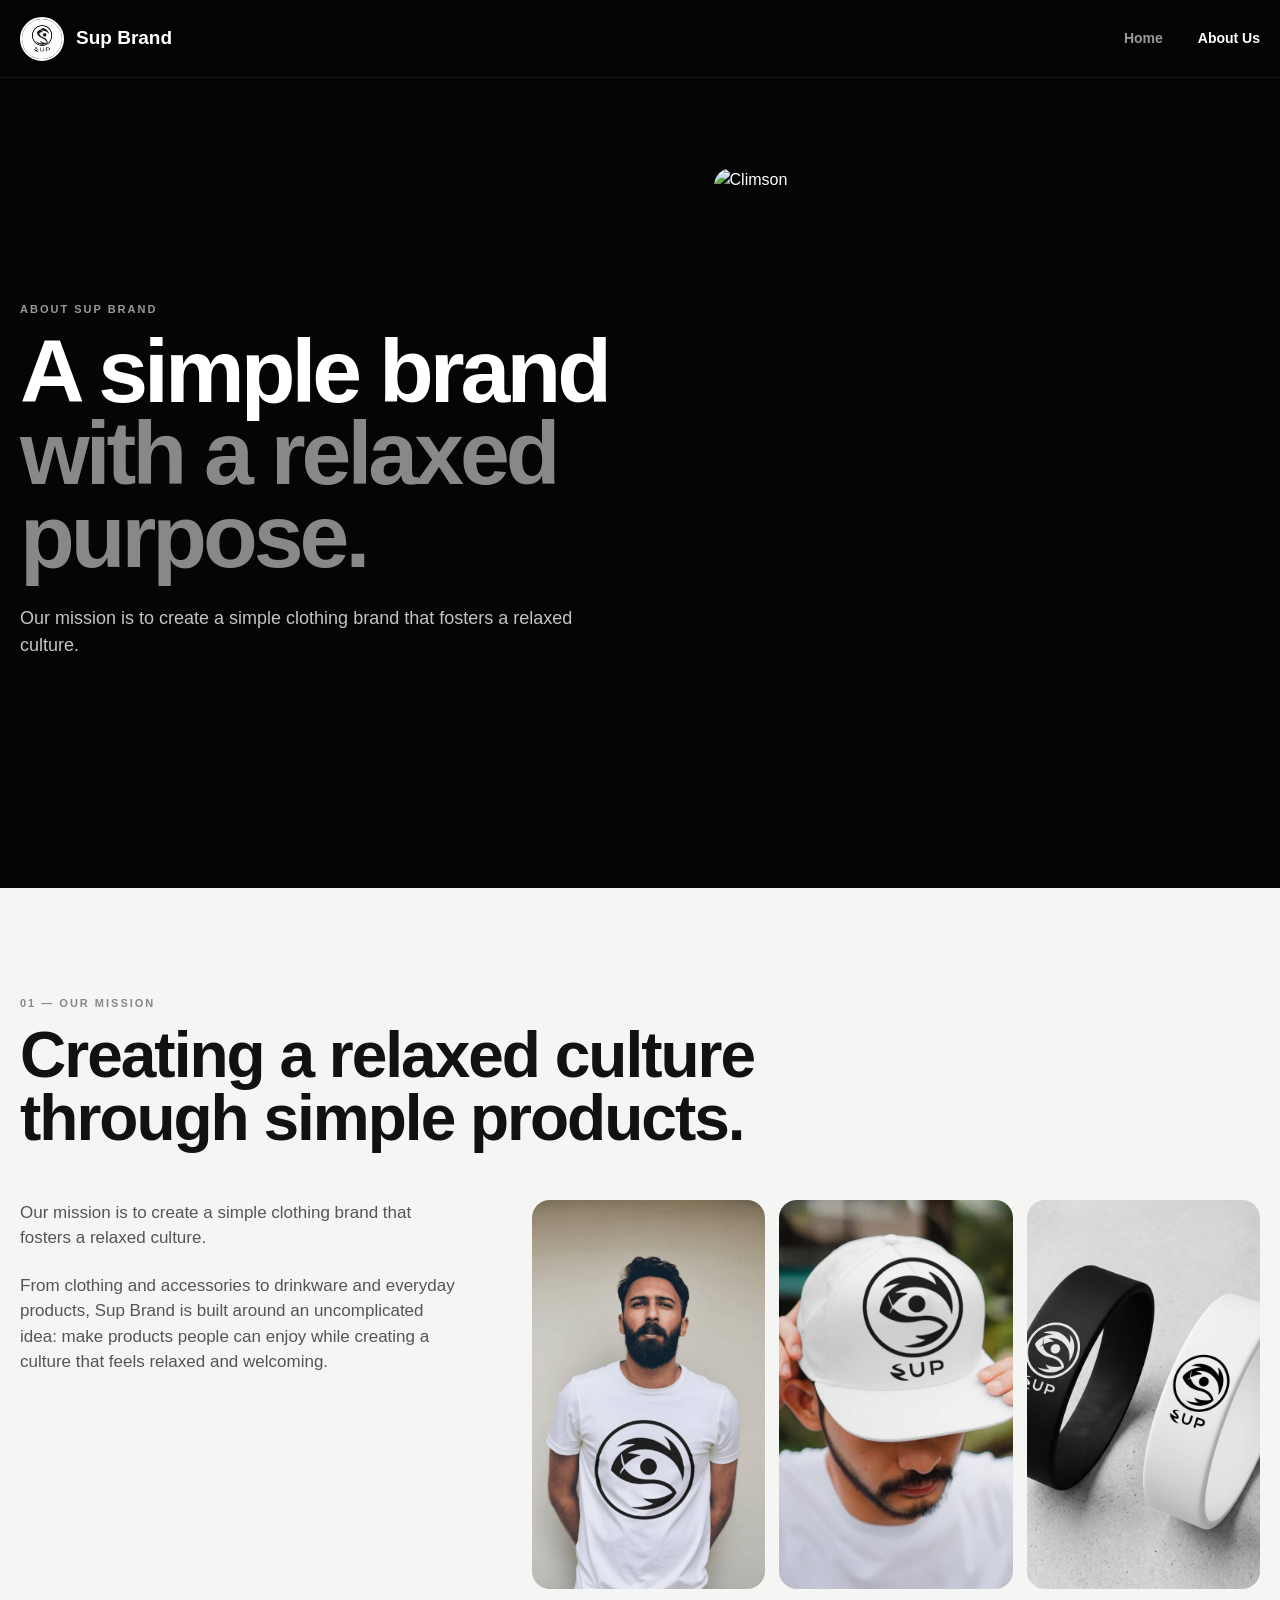
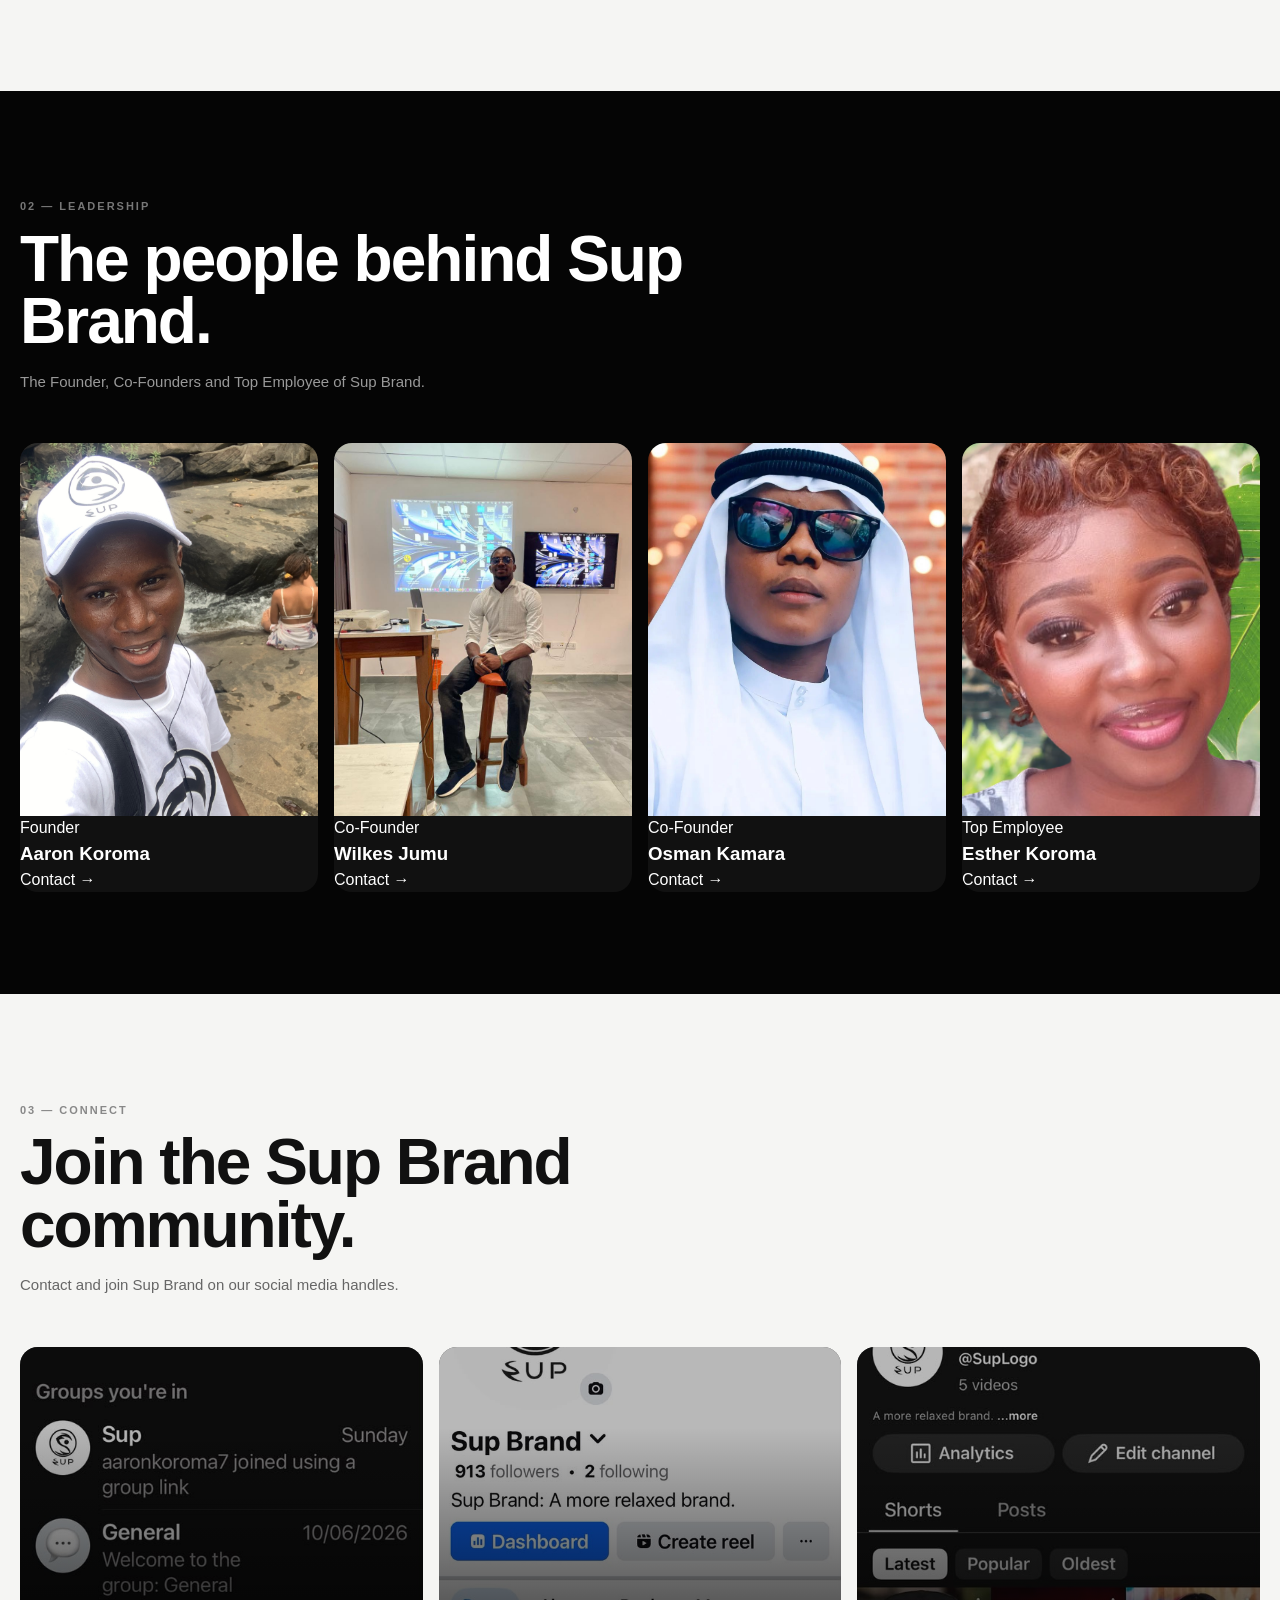
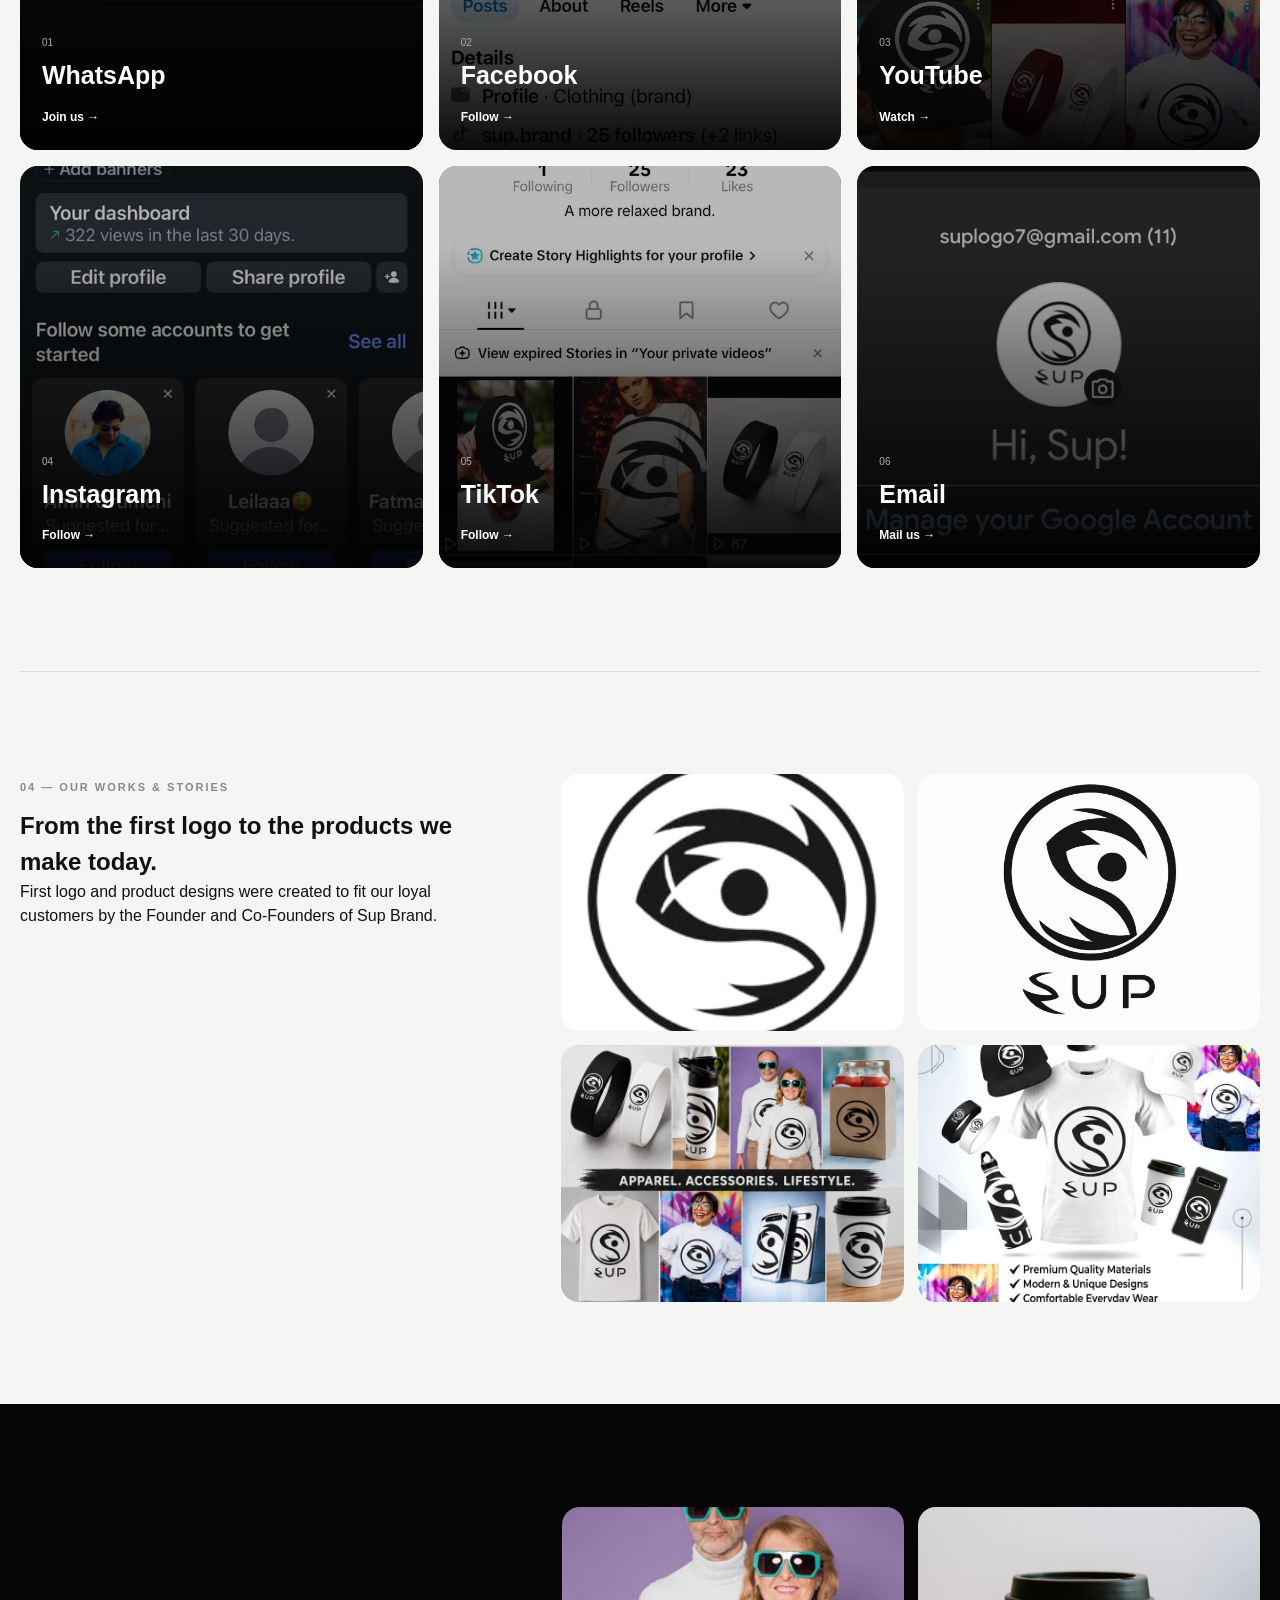
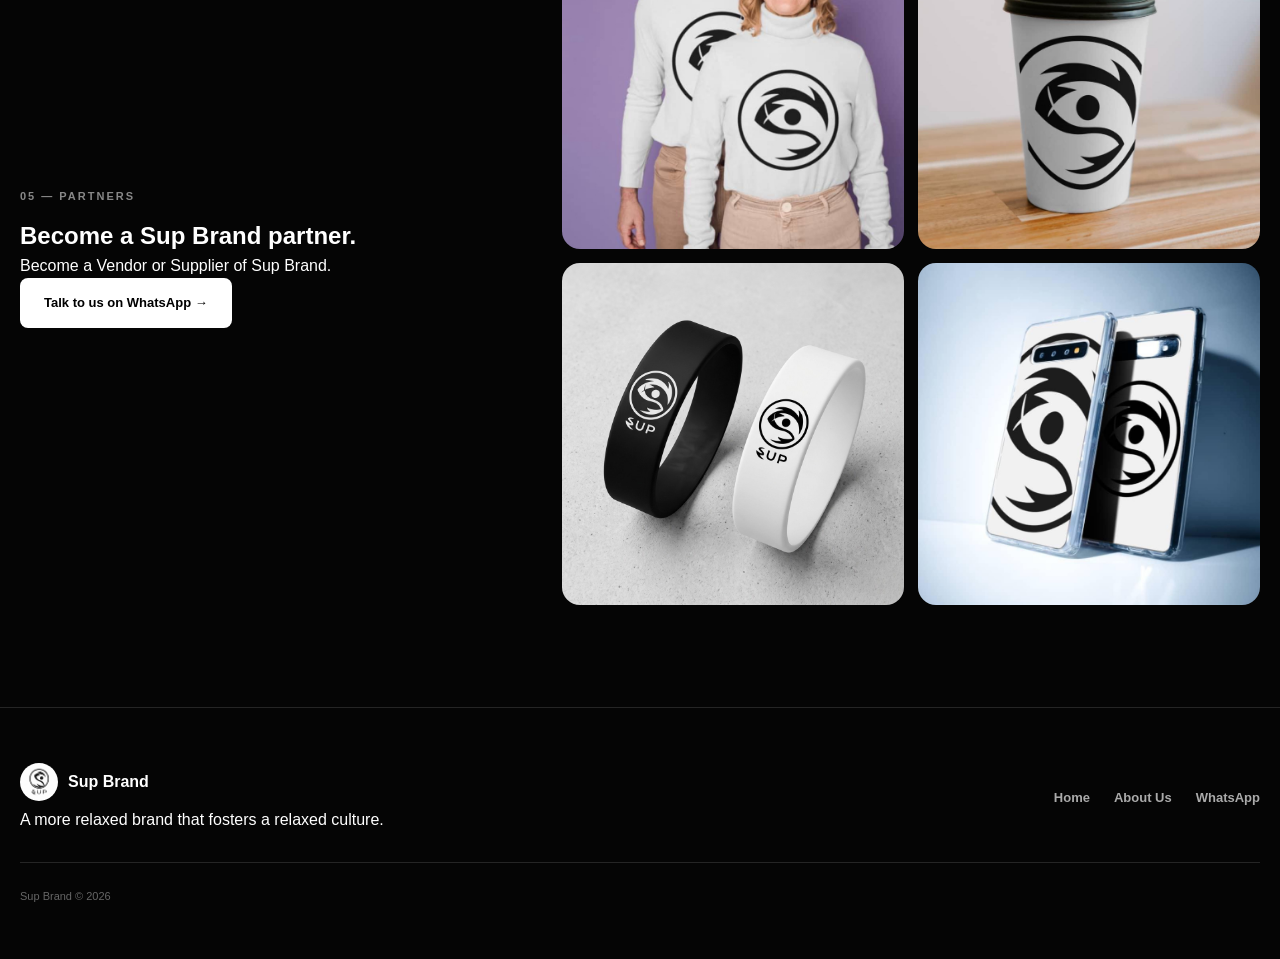
==== commit 702bdab4: "Update about.html" ====
--- a/about.html
+++ b/about.html
@@ -12,7 +12,7 @@
 <button class="menu-toggle" id="menuToggle" type="button" aria-label="Open menu" aria-expanded="false"><span></span><span></span><span></span></button>
 </div><nav class="mobile-nav" id="mobileNav"><a href="index.html">Home</a><a href="about.html">About Us</a></nav></header>
 <main>
-<section class="about-hero"><div class="wrap hero-grid"><div><span class="eyebrow">ABOUT SUP BRAND</span><h1>A simple brand<br><span>with a relaxed purpose.</span></h1><p>Our mission is to create a simple clothing brand that fosters a relaxed culture.</p></div><div class="hero-image"><img src="flyer.jpeg" alt="Sup Brand flyer"></div></div></section>
+<section class="about-hero"><div class="wrap hero-grid"><div><span class="eyebrow">ABOUT SUP BRAND</span><h1>A simple brand<br><span>with a relaxed purpose.</span></h1><p>Our mission is to create a simple clothing brand that fosters a relaxed culture.</p></div><div class="hero-image"><img src="climson.JPEG" alt="Climson"></div></div></section>
 <section class="section"><div class="section-intro"><span class="eyebrow">01 — OUR MISSION</span><h2>Creating a relaxed culture through simple products.</h2></div><div class="mission-grid"><div class="mission-copy"><p>Our mission is to create a simple clothing brand that fosters a relaxed culture.</p><p>From clothing and accessories to drinkware and everyday products, Sup Brand is built around an uncomplicated idea: make products people can enjoy while creating a culture that feels relaxed and welcoming.</p></div><div class="mission-images"><a href="sup_male_t-shirt.jpg"><img src="sup_male_t-shirt.jpg" alt="Sup Brand T-shirt"></a><a href="white_cap.JPG"><img src="white_cap.JPG" alt="Sup Brand white cap"></a><a href="hand_band.JPG"><img src="hand_band.JPG" alt="Sup Brand hand band"></a></div></div></section>
 <section class="dark-section"><div class="section"><div class="section-intro"><span class="eyebrow">02 — LEADERSHIP</span><h2>The people behind Sup Brand.</h2><p>The Founder, Co-Founders and Top Employee of Sup Brand.</p></div><div class="people-grid">
 <article class="person"><img src="founder_ceo.jpg" alt="Founder Aaron Koroma"><div><span>Founder</span><h3>Aaron Koroma</h3><a href="https://api.whatsapp.com/send?phone=+23280855101&amp;text=Hello%20Founder%20of%20Sup%20Brand">Contact →</a></div></article>
--- a/about.css
+++ b/about.css
@@ -1,146 +1,1895 @@
-       *{
-            margin: 0;
-            box-sizing: border-box;
-            padding: 0px;
-            font-family: 'inter', sans-serif;
-        }
-        #logo{
-            width: 40px;
-            height: 40px;
-            border-radius: 50%;
-            object-fit: cover;
-        }
-        header{
-            background-color: #000;
-            padding: 20px;
-            color: #fff;
-            font-size: 23px;
-            font-weight: bold;
-            position: fixed;
-            top: 0;
-            width: 100%;
-        }
-        ul{
-            float: right;
-            margin-right: 25px;
-            display: flex;
-            flex-direction: row;
-            list-style-type: none;
-            font-size: 23px;
-            gap: 25px;
-        }
-        ul li{
-
-            margin-top: 10px;
-        }
-        ul li a{
-            color: #fff;
-            text-decoration: none;
-        }
-        #menu-bar{
-            display: none;
-        }
-        #menu-bar ul{
-            display: none;
-            top: 80px;
-            width: 100%;
-            position: fixed;
-            background-color: black;
-            color: #fff;
-            display: flex;
-            flex-direction: column;
-            padding: 10px;
-        }
-        #menu-bar ul li a{
-            gap: 10px;
-        }
-        .body{
-            margin: 10px;
-            margin-top:110px;
-        }
-        .body h1, h2{
-            margin-top: 30px;
-            font-size: 23px;
-        }
-        .body h2{
-            font-size: 22px;
-        }
-        .body img, video{
-            width: 24.3%;
-            margin-top: 20px;
-            height: 400px;
-            border-radius: 0px;
-            object-fit: cover;
-        }
-        .body button{
-            color: #fff;
-            background-color: #000;
-            padding: 20px;
-            border-radius: 4px;
-            font-weight: bold;
-            font-size: 18px;
-            width: 24.3%;
-            border: none;
-            cursor: pointer;
-        }
-        footer{
-            padding: 35px;
-            background-color: #000;
-            color: #fff;
-            text-align: center;
-            font-weight: bold;
-            font-size: 18px;
-        }
-        .mobile-menu{
-            display: none;
-        }
-        .mobile{
-            display: none;
-        }
-        
-        @media(max-width:600px){
-            #logo{
-                width: 35px;
-                height: 35px;
-            }
-            ul{
-                display: none;
-                margin-right: 10px;
-            }
-            .mobile-menu{
-                display:block;
-            }
-            .body{
-                display: none;
-            }
-            .mobile{
-                display: block;
-                margin: 10px;
-                margin-top: 100px;
-            }
-            .mobile h1, h2{
-                margin-top: 30px;
-                font-size: 23px;
-            }
-            .mobile h2{
-                font-size: 21px;
-            }
-            .mobile img, video{
-                width: 48.6%;
-                margin-top: 20px;
-                height: 220px;
-                border-radius: 0px;
-                object-fit: cover;
-            }
-            .mobile button{
-                color: #fff;
-                background-color: #000;
-                padding: 14px;
-                border-radius: 4px;
-                font-weight: bold;
-                font-size: 16px;
-                width: 48.6%;
-                border: none;
-                cursor: pointer;
-            }
-        }+/* =========================================================
+   SUP BRAND — RESPONSIVE ABOUT PAGE
+   Desktop • Laptop • Tablet • Mobile • Small Phones
+========================================================= */
+
+
+/* =========================================================
+   RESET
+========================================================= */
+
+* {
+    margin: 0;
+    padding: 0;
+    box-sizing: border-box;
+}
+
+:root {
+    --black: #050505;
+    --black-2: #101010;
+    --white: #ffffff;
+    --light: #f5f5f3;
+    --light-2: #eeeeeb;
+
+    --text: #111111;
+    --text-light: #666666;
+    --text-muted: #888888;
+
+    --border: #deded9;
+    --border-dark: #252525;
+
+    --max-width: 1320px;
+
+    --radius: 18px;
+    --radius-small: 12px;
+
+    --header-height: 78px;
+
+    --section-space: clamp(70px, 8vw, 115px);
+}
+
+html {
+    scroll-behavior: smooth;
+    scroll-padding-top: var(--header-height);
+}
+
+body {
+    min-width: 320px;
+
+    background: var(--light);
+    color: var(--text);
+
+    font-family:
+        Inter,
+        Arial,
+        Helvetica,
+        sans-serif;
+
+    line-height: 1.5;
+
+    overflow-x: hidden;
+}
+
+img {
+    display: block;
+    width: 100%;
+    max-width: 100%;
+}
+
+a {
+    color: inherit;
+    text-decoration: none;
+}
+
+button {
+    font: inherit;
+}
+
+
+/* =========================================================
+   GLOBAL CONTAINER
+========================================================= */
+
+.wrap {
+    width: min(
+        calc(100% - 40px),
+        var(--max-width)
+    );
+
+    margin-inline: auto;
+}
+
+
+/* =========================================================
+   TYPOGRAPHY
+========================================================= */
+
+.eyebrow {
+    display: inline-block;
+
+    margin-bottom: 14px;
+
+    color: var(--text-muted);
+
+    font-size: 11px;
+    font-weight: 800;
+
+    letter-spacing: 2px;
+
+    line-height: 1.2;
+
+    text-transform: uppercase;
+}
+
+.section-intro {
+    max-width: 760px;
+
+    margin-bottom: clamp(30px, 4vw, 50px);
+}
+
+.section-intro h2 {
+    max-width: 850px;
+
+    font-size:
+        clamp(34px, 5vw, 64px);
+
+    line-height: 0.98;
+
+    letter-spacing:
+        clamp(-2px, -0.25vw, -1px);
+}
+
+.section-intro p {
+    max-width: 650px;
+
+    margin-top: 18px;
+
+    color: var(--text-light);
+
+    font-size: 15px;
+}
+
+
+/* =========================================================
+   HEADER
+========================================================= */
+
+.header {
+    position: fixed;
+
+    top: 0;
+    left: 0;
+
+    width: 100%;
+    height: var(--header-height);
+
+    z-index: 1000;
+
+    background:
+        rgba(5, 5, 5, 0.97);
+
+    color: #fff;
+
+    border-bottom:
+        1px solid rgba(255, 255, 255, 0.08);
+}
+
+.header-inner {
+    width: min(
+        calc(100% - 40px),
+        var(--max-width)
+    );
+
+    height: 100%;
+
+    margin-inline: auto;
+
+    display: flex;
+    align-items: center;
+}
+
+
+/* LOGO */
+
+.brand {
+    display: flex;
+    align-items: center;
+
+    gap: 12px;
+
+    color: #fff;
+
+    font-size: 19px;
+    font-weight: 800;
+
+    white-space: nowrap;
+}
+
+.brand img {
+    width: 44px;
+    height: 44px;
+
+    border-radius: 50%;
+
+    object-fit: cover;
+
+    border: 2px solid #fff;
+}
+
+
+/* DESKTOP NAV */
+
+.desktop-nav {
+    margin-left: auto;
+
+    display: flex;
+    align-items: center;
+
+    gap: clamp(20px, 3vw, 35px);
+}
+
+.desktop-nav a {
+    color: #fff;
+
+    font-size: 14px;
+    font-weight: 700;
+
+    opacity: 0.6;
+
+    transition:
+        opacity 0.2s ease,
+        transform 0.2s ease;
+}
+
+.desktop-nav a:hover,
+.desktop-nav a.active {
+    opacity: 1;
+}
+
+
+/* MENU BUTTON */
+
+.menu-toggle {
+    display: none;
+
+    width: 44px;
+    height: 44px;
+
+    margin-left: auto;
+
+    padding: 0;
+
+    border: 0;
+
+    border-radius: 10px;
+
+    background: #191919;
+
+    cursor: pointer;
+}
+
+.menu-toggle span {
+    display: block;
+
+    width: 21px;
+    height: 2px;
+
+    margin: 4px auto;
+
+    background: #fff;
+
+    transition: transform 0.2s ease;
+}
+
+
+/* MOBILE NAV */
+
+.mobile-nav {
+    display: none;
+}
+
+
+/* =========================================================
+   HERO
+========================================================= */
+
+.about-hero {
+    position: relative;
+
+    padding:
+        calc(var(--header-height) + clamp(55px, 7vw, 90px))
+        0
+        clamp(65px, 8vw, 100px);
+
+    background: var(--black);
+
+    color: #fff;
+
+    overflow: hidden;
+}
+
+.hero-grid {
+    display: grid;
+
+    grid-template-columns:
+        minmax(0, 1.05fr)
+        minmax(320px, 0.95fr);
+
+    align-items: center;
+
+    gap: clamp(40px, 7vw, 90px);
+}
+
+.hero-content {
+    min-width: 0;
+}
+
+.about-hero .eyebrow {
+    color: #999;
+}
+
+.about-hero h1 {
+    max-width: 820px;
+
+    font-size:
+        clamp(46px, 7vw, 92px);
+
+    line-height: 0.92;
+
+    letter-spacing:
+        clamp(-4px, -0.4vw, -2px);
+}
+
+.about-hero h1 span {
+    color: #888;
+}
+
+.about-hero p {
+    max-width: 570px;
+
+    margin-top: 28px;
+
+    color: #c4c4c4;
+
+    font-size:
+        clamp(15px, 1.5vw, 18px);
+}
+
+.hero-actions {
+    display: flex;
+    align-items: center;
+
+    flex-wrap: wrap;
+
+    gap: 20px;
+
+    margin-top: 32px;
+}
+
+
+/* HERO IMAGE */
+
+.hero-image {
+    position: relative;
+
+    width: 100%;
+
+    aspect-ratio: 4 / 5;
+
+    min-height: 420px;
+    max-height: 620px;
+
+    overflow: hidden;
+
+    border-radius: var(--radius);
+}
+
+.hero-image img {
+    width: 100%;
+    height: 100%;
+
+    object-fit: cover;
+
+    transition:
+        transform 0.5s ease;
+}
+
+.hero-image:hover img {
+    transform: scale(1.03);
+}
+
+
+/* =========================================================
+   BUTTON
+========================================================= */
+
+.button {
+    display: inline-flex;
+
+    align-items: center;
+    justify-content: center;
+
+    min-height: 50px;
+
+    padding:
+        0 clamp(18px, 2vw, 24px);
+
+    border-radius: 8px;
+
+    background: #fff;
+    color: #000;
+
+    font-size: 13px;
+    font-weight: 800;
+
+    white-space: nowrap;
+
+    transition:
+        transform 0.2s ease,
+        background 0.2s ease;
+}
+
+.button:hover {
+    background: #ddd;
+
+    transform: translateY(-2px);
+}
+
+.text-link {
+    color: #aaa;
+
+    font-size: 13px;
+    font-weight: 800;
+}
+
+.text-link:hover {
+    color: #fff;
+}
+
+
+/* =========================================================
+   STATS
+========================================================= */
+
+.stats-section {
+    background: #fff;
+
+    border-bottom:
+        1px solid var(--border);
+}
+
+.stats-grid {
+    display: grid;
+
+    grid-template-columns:
+        repeat(4, minmax(0, 1fr));
+}
+
+.stat {
+    min-height: 130px;
+
+    padding: 28px 22px;
+
+    display: flex;
+    flex-direction: column;
+
+    justify-content: center;
+
+    border-right:
+        1px solid var(--border);
+}
+
+.stat:first-child {
+    border-left:
+        1px solid var(--border);
+}
+
+.stat strong {
+    margin-bottom: 5px;
+
+    font-size: 24px;
+}
+
+.stat span {
+    color: var(--text-light);
+
+    font-size: 12px;
+    font-weight: 700;
+}
+
+
+/* =========================================================
+   GENERAL SECTION
+========================================================= */
+
+.section {
+    width: min(
+        calc(100% - 40px),
+        var(--max-width)
+    );
+
+    margin-inline: auto;
+
+    padding-block: var(--section-space);
+}
+
+
+/* =========================================================
+   MISSION
+========================================================= */
+
+.mission-grid {
+    display: grid;
+
+    grid-template-columns:
+        minmax(260px, 0.75fr)
+        minmax(0, 1.25fr);
+
+    gap: clamp(35px, 6vw, 75px);
+
+    align-items: start;
+}
+
+.mission-copy {
+    position: sticky;
+
+    top: 110px;
+}
+
+.mission-copy p {
+    margin-bottom: 22px;
+
+    color: #555;
+
+    font-size:
+        clamp(15px, 1.5vw, 17px);
+}
+
+.mission-copy .large-copy {
+    color: #111;
+
+    font-size:
+        clamp(20px, 2vw, 25px);
+
+    font-weight: 600;
+
+    line-height: 1.3;
+}
+
+
+/* MISSION IMAGES */
+
+.mission-images {
+    display: grid;
+
+    grid-template-columns:
+        repeat(3, minmax(0, 1fr));
+
+    gap: 14px;
+}
+
+.mission-images a {
+    display: block;
+
+    overflow: hidden;
+
+    border-radius: var(--radius);
+}
+
+.mission-images img {
+    width: 100%;
+
+    aspect-ratio: 3 / 5;
+
+    object-fit: cover;
+
+    transition:
+        transform 0.4s ease;
+}
+
+.mission-images a:hover img {
+    transform: scale(1.04);
+}
+
+
+/* =========================================================
+   VALUES
+========================================================= */
+
+.values-section {
+    padding-block: var(--section-space);
+
+    background: var(--light-2);
+}
+
+.values-section > .wrap {
+    width: min(
+        calc(100% - 40px),
+        var(--max-width)
+    );
+}
+
+.values-grid {
+    display: grid;
+
+    grid-template-columns:
+        repeat(4, minmax(0, 1fr));
+
+    gap: 14px;
+}
+
+.value-card {
+    min-height: 270px;
+
+    padding: clamp(20px, 2.5vw, 30px);
+
+    display: flex;
+    flex-direction: column;
+
+    background: #fff;
+
+    border:
+        1px solid var(--border);
+
+    border-radius: var(--radius);
+
+    transition:
+        transform 0.25s ease,
+        box-shadow 0.25s ease;
+}
+
+.value-card:hover {
+    transform: translateY(-5px);
+
+    box-shadow:
+        0 18px 45px
+        rgba(0, 0, 0, 0.07);
+}
+
+.value-card > span {
+    color: #999;
+
+    font-size: 11px;
+    font-weight: 800;
+
+    letter-spacing: 1px;
+}
+
+.value-card h3 {
+    margin-top: auto;
+    margin-bottom: 12px;
+
+    font-size:
+        clamp(18px, 2vw, 23px);
+}
+
+.value-card p {
+    color: var(--text-light);
+
+    font-size: 14px;
+}
+
+
+/* =========================================================
+   DARK SECTION
+========================================================= */
+
+.dark-section {
+    width: 100%;
+
+    padding-block: var(--section-space);
+
+    background: var(--black);
+
+    color: #fff;
+}
+
+.dark-section > .section {
+    padding-block: 0;
+}
+
+.dark-section .eyebrow {
+    color: #777;
+}
+
+.dark-section .section-intro p {
+    color: #999;
+}
+
+
+/* =========================================================
+   PEOPLE
+========================================================= */
+
+.people-grid {
+    display: grid;
+
+    grid-template-columns:
+        repeat(4, minmax(0, 1fr));
+
+    gap: 16px;
+}
+
+.person {
+    min-width: 0;
+
+    overflow: hidden;
+
+    border-radius: var(--radius);
+
+    background: #111;
+}
+
+.person > img {
+    width: 100%;
+
+    aspect-ratio: 4 / 5;
+
+    object-fit: cover;
+
+    transition:
+        transform 0.4s ease;
+}
+
+.person:hover > img {
+    transform: scale(1.03);
+}
+
+.person-info {
+    padding: 20px;
+}
+
+.person-info span {
+    color: #888;
+
+    font-size: 10px;
+    font-weight: 800;
+
+    letter-spacing: 1.5px;
+
+    text-transform: uppercase;
+}
+
+.person-info h3 {
+    margin:
+        5px 0 12px;
+
+    font-size:
+        clamp(16px, 1.7vw, 21px);
+}
+
+.person-info a {
+    font-size: 12px;
+    font-weight: 800;
+}
+
+.person-info a:hover {
+    text-decoration: underline;
+}
+
+
+/* =========================================================
+   SOCIAL
+========================================================= */
+
+.social-grid {
+    display: grid;
+
+    grid-template-columns:
+        repeat(3, minmax(0, 1fr));
+
+    gap: 16px;
+}
+
+.social-card {
+    position: relative;
+
+    min-width: 0;
+
+    aspect-ratio: 1 / 1;
+
+    overflow: hidden;
+
+    border-radius: var(--radius);
+
+    background: #111;
+
+    color: #fff;
+}
+
+.social-card img {
+    width: 100%;
+    height: 100%;
+
+    object-fit: cover;
+
+    opacity: 0.7;
+
+    transition:
+        transform 0.4s ease,
+        opacity 0.4s ease;
+}
+
+.social-card:hover img {
+    transform: scale(1.05);
+
+    opacity: 0.85;
+}
+
+.social-card::after {
+    content: "";
+
+    position: absolute;
+
+    inset: 0;
+
+    background:
+        linear-gradient(
+            to bottom,
+            transparent 20%,
+            rgba(0, 0, 0, 0.94)
+        );
+}
+
+.social-card > div {
+    position: absolute;
+
+    z-index: 2;
+
+    left: clamp(15px, 2vw, 22px);
+    right: clamp(15px, 2vw, 22px);
+    bottom: clamp(15px, 2vw, 22px);
+}
+
+.social-card span {
+    color: #aaa;
+
+    font-size: 10px;
+}
+
+.social-card h3 {
+    margin:
+        4px 0 9px;
+
+    font-size:
+        clamp(18px, 2.2vw, 25px);
+}
+
+.social-card b {
+    font-size: 12px;
+}
+
+
+/* =========================================================
+   STORY
+========================================================= */
+
+.story {
+    border-top:
+        1px solid var(--border);
+}
+
+.story-grid {
+    display: grid;
+
+    grid-template-columns:
+        minmax(260px, 0.8fr)
+        minmax(0, 1.2fr);
+
+    gap: clamp(40px, 6vw, 75px);
+
+    align-items: start;
+}
+
+.story-content {
+    position: sticky;
+
+    top: 110px;
+}
+
+.story-content h2 {
+    font-size:
+        clamp(34px, 4.5vw, 55px);
+
+    line-height: 0.98;
+
+    letter-spacing: -2px;
+}
+
+.story-content p {
+    margin-top: 20px;
+
+    color: var(--text-light);
+
+    font-size: 15px;
+}
+
+.story-gallery {
+    display: grid;
+
+    grid-template-columns:
+        repeat(2, minmax(0, 1fr));
+
+    gap: 14px;
+}
+
+.story-gallery a {
+    display: block;
+
+    overflow: hidden;
+
+    border-radius: var(--radius);
+}
+
+.story-gallery img {
+    width: 100%;
+
+    aspect-ratio: 4 / 3;
+
+    object-fit: cover;
+
+    transition:
+        transform 0.4s ease;
+}
+
+.story-gallery a:hover img {
+    transform: scale(1.04);
+}
+
+
+/* =========================================================
+   PARTNER
+========================================================= */
+
+.partner {
+    padding-block: var(--section-space);
+
+    background: var(--black);
+
+    color: #fff;
+}
+
+.partner-grid {
+    display: grid;
+
+    grid-template-columns:
+        minmax(280px, 0.8fr)
+        minmax(0, 1.2fr);
+
+    align-items: center;
+
+    gap: clamp(40px, 6vw, 80px);
+}
+
+.partner-content .eyebrow {
+    color: #777;
+}
+
+.partner-content h2 {
+    max-width: 600px;
+
+    font-size:
+        clamp(40px, 5vw, 68px);
+
+    line-height: 0.95;
+
+    letter-spacing: -3px;
+}
+
+.partner-content p {
+    max-width: 500px;
+
+    margin:
+        20px 0 28px;
+
+    color: #aaa;
+}
+
+.partner-products {
+    display: grid;
+
+    grid-template-columns:
+        repeat(2, minmax(0, 1fr));
+
+    gap: 14px;
+}
+
+.partner-products img {
+    width: 100%;
+
+    aspect-ratio: 1 / 1;
+
+    object-fit: cover;
+
+    border-radius: var(--radius);
+
+    transition:
+        transform 0.4s ease;
+}
+
+.partner-products img:hover {
+    transform: scale(1.03);
+}
+
+
+/* =========================================================
+   FOOTER
+========================================================= */
+
+.footer {
+    padding:
+        55px
+        max(20px, calc((100vw - var(--max-width)) / 2));
+
+    background: var(--black);
+
+    color: #fff;
+
+    border-top:
+        1px solid var(--border-dark);
+
+    display: grid;
+
+    grid-template-columns:
+        1fr auto;
+
+    gap: 30px;
+}
+
+.footer-main {
+    min-width: 0;
+}
+
+.footer-brand {
+    display: inline-flex;
+
+    align-items: center;
+
+    gap: 10px;
+}
+
+.footer-brand img {
+    width: 38px;
+    height: 38px;
+
+    border-radius: 50%;
+
+    object-fit: cover;
+}
+
+.footer-main p {
+    max-width: 330px;
+
+    margin-top: 12px;
+
+    color: #888;
+
+    font-size: 13px;
+}
+
+.footer-links {
+    display: flex;
+
+    align-items: center;
+
+    flex-wrap: wrap;
+
+    gap: 24px;
+}
+
+.footer-links a {
+    color: #aaa;
+
+    font-size: 13px;
+    font-weight: 700;
+}
+
+.footer-links a:hover {
+    color: #fff;
+}
+
+.footer small {
+    grid-column: 1 / -1;
+
+    padding-top: 25px;
+
+    border-top:
+        1px solid var(--border-dark);
+
+    color: #666;
+
+    font-size: 11px;
+}
+
+
+/* =========================================================
+   LARGE LAPTOPS
+   1200px and below
+========================================================= */
+
+@media (max-width: 1200px) {
+
+    :root {
+        --section-space: 90px;
+    }
+
+    .hero-grid {
+        gap: 55px;
+    }
+
+    .mission-grid {
+        gap: 45px;
+    }
+
+    .story-grid {
+        gap: 45px;
+    }
+
+    .partner-grid {
+        gap: 50px;
+    }
+}
+
+
+/* =========================================================
+   TABLETS / SMALL LAPTOPS
+   1050px and below
+========================================================= */
+
+@media (max-width: 1050px) {
+
+    :root {
+        --header-height: 72px;
+        --section-space: 80px;
+    }
+
+    /* HERO */
+
+    .hero-grid {
+        grid-template-columns: 1fr;
+
+        gap: 45px;
+    }
+
+    .hero-content {
+        max-width: 850px;
+    }
+
+    .hero-image {
+        width: min(100%, 700px);
+
+        min-height: 420px;
+
+        margin-inline: auto;
+
+        aspect-ratio: 16 / 10;
+    }
+
+
+    /* MISSION */
+
+    .mission-grid {
+        grid-template-columns: 1fr;
+
+        gap: 40px;
+    }
+
+    .mission-copy {
+        position: static;
+
+        max-width: 750px;
+    }
+
+
+    /* VALUES */
+
+    .values-grid {
+        grid-template-columns:
+            repeat(2, minmax(0, 1fr));
+    }
+
+
+    /* PEOPLE */
+
+    .people-grid {
+        grid-template-columns:
+            repeat(2, minmax(0, 1fr));
+    }
+
+
+    /* STORY */
+
+    .story-grid {
+        grid-template-columns: 1fr;
+
+        gap: 40px;
+    }
+
+    .story-content {
+        position: static;
+
+        max-width: 750px;
+    }
+
+
+    /* PARTNER */
+
+    .partner-grid {
+        grid-template-columns: 1fr;
+
+        gap: 45px;
+    }
+
+    .partner-content {
+        max-width: 750px;
+    }
+
+    .partner-products {
+        width: min(100%, 700px);
+    }
+}
+
+
+/* =========================================================
+   TABLETS
+   800px and below
+========================================================= */
+
+@media (max-width: 800px) {
+
+    .wrap,
+    .section {
+        width: min(
+            calc(100% - 32px),
+            var(--max-width)
+        );
+    }
+
+    /* STATS */
+
+    .stats-grid {
+        grid-template-columns:
+            repeat(2, 1fr);
+    }
+
+    .stat {
+        min-height: 105px;
+    }
+
+    .stat:nth-child(2) {
+        border-right: 0;
+    }
+
+    .stat:nth-child(3),
+    .stat:nth-child(4) {
+        border-top:
+            1px solid var(--border);
+    }
+
+
+    /* MISSION */
+
+    .mission-images {
+        grid-template-columns:
+            repeat(2, minmax(0, 1fr));
+    }
+
+    .mission-images a:first-child {
+        grid-column: 1 / -1;
+    }
+
+    .mission-images a:first-child img {
+        aspect-ratio: 16 / 9;
+    }
+
+
+    /* SOCIAL */
+
+    .social-grid {
+        grid-template-columns:
+            repeat(2, minmax(0, 1fr));
+    }
+
+
+    /* FOOTER */
+
+    .footer {
+        grid-template-columns: 1fr;
+
+        gap: 25px;
+    }
+
+    .footer-links {
+        justify-content: flex-start;
+    }
+
+    .footer small {
+        grid-column: auto;
+    }
+}
+
+
+/* =========================================================
+   MOBILE
+   700px and below
+========================================================= */
+
+@media (max-width: 700px) {
+
+    :root {
+        --header-height: 68px;
+        --section-space: 65px;
+    }
+
+
+    /* CONTAINERS */
+
+    .wrap,
+    .section {
+        width: calc(100% - 28px);
+    }
+
+
+    /* HEADER */
+
+    .header {
+        height: 68px;
+    }
+
+    .header-inner {
+        width: calc(100% - 24px);
+    }
+
+    .brand {
+        font-size: 17px;
+
+        gap: 10px;
+    }
+
+    .brand img {
+        width: 40px;
+        height: 40px;
+    }
+
+    .desktop-nav {
+        display: none;
+    }
+
+    .menu-toggle {
+        display: block;
+    }
+
+
+    /* MOBILE NAV */
+
+    .mobile-nav {
+        display: flex;
+
+        flex-direction: column;
+
+        max-height: 0;
+
+        overflow: hidden;
+
+        background: #080808;
+
+        transition:
+            max-height 0.3s ease;
+    }
+
+    .mobile-nav.open {
+        max-height: 150px;
+
+        border-top:
+            1px solid #222;
+    }
+
+    .mobile-nav a {
+        padding: 15px 20px;
+
+        color: #fff;
+
+        font-size: 14px;
+        font-weight: 700;
+    }
+
+    .mobile-nav a:hover {
+        background: #151515;
+    }
+
+
+    /* HERO */
+
+    .about-hero {
+        padding:
+            calc(var(--header-height) + 42px)
+            0
+            55px;
+    }
+
+    .hero-grid {
+        width: calc(100% - 28px);
+
+        gap: 35px;
+    }
+
+    .about-hero h1 {
+        font-size:
+            clamp(42px, 12vw, 62px);
+
+        letter-spacing: -2.5px;
+    }
+
+    .about-hero p {
+        margin-top: 22px;
+
+        font-size: 15px;
+    }
+
+    .hero-actions {
+        align-items: flex-start;
+
+        flex-direction: column;
+
+        gap: 16px;
+
+        margin-top: 27px;
+    }
+
+    .hero-image {
+        width: 100%;
+
+        min-height: 0;
+
+        aspect-ratio: 4 / 5;
+
+        max-height: none;
+    }
+
+
+    /* TYPOGRAPHY */
+
+    .section-intro h2 {
+        font-size:
+            clamp(32px, 9vw, 42px);
+
+        letter-spacing: -1.5px;
+    }
+
+    .section-intro p {
+        font-size: 14px;
+    }
+
+
+    /* STATS */
+
+    .stats-grid {
+        grid-template-columns:
+            repeat(2, 1fr);
+    }
+
+    .stat {
+        min-height: 95px;
+
+        padding: 20px 15px;
+    }
+
+    .stat strong {
+        font-size: 20px;
+    }
+
+
+    /* MISSION */
+
+    .mission-grid {
+        gap: 30px;
+    }
+
+    .mission-copy p {
+        font-size: 15px;
+    }
+
+    .mission-copy .large-copy {
+        font-size: 20px;
+    }
+
+    .mission-images {
+        gap: 9px;
+    }
+
+    .mission-images img {
+        aspect-ratio: 3 / 4;
+    }
+
+    .mission-images a:first-child img {
+        aspect-ratio: 16 / 10;
+    }
+
+
+    /* VALUES */
+
+    .values-section {
+        padding-block: 65px;
+    }
+
+    .values-grid {
+        grid-template-columns:
+            repeat(2, minmax(0, 1fr));
+
+        gap: 9px;
+    }
+
+    .value-card {
+        min-height: 220px;
+
+        padding: 18px;
+    }
+
+    .value-card h3 {
+        font-size: 18px;
+    }
+
+    .value-card p {
+        font-size: 13px;
+    }
+
+
+    /* DARK SECTION */
+
+    .dark-section {
+        padding-block: 65px;
+    }
+
+    .dark-section > .section {
+        width: calc(100% - 28px);
+    }
+
+
+    /* PEOPLE */
+
+    .people-grid {
+        grid-template-columns:
+            repeat(2, minmax(0, 1fr));
+
+        gap: 9px;
+    }
+
+    .person > img {
+        aspect-ratio: 4 / 5;
+    }
+
+    .person-info {
+        padding: 13px;
+    }
+
+    .person-info h3 {
+        font-size: 16px;
+    }
+
+    .person-info a {
+        font-size: 11px;
+    }
+
+
+    /* SOCIAL */
+
+    .social-grid {
+        grid-template-columns:
+            repeat(2, minmax(0, 1fr));
+
+        gap: 9px;
+    }
+
+    .social-card {
+        aspect-ratio: 1 / 1;
+    }
+
+    .social-card > div {
+        left: 13px;
+        right: 13px;
+        bottom: 13px;
+    }
+
+    .social-card h3 {
+        font-size: 18px;
+    }
+
+
+    /* STORY */
+
+    .story-grid {
+        gap: 30px;
+    }
+
+    .story-content h2 {
+        font-size:
+            clamp(32px, 9vw, 42px);
+    }
+
+    .story-gallery {
+        gap: 9px;
+    }
+
+
+    /* PARTNER */
+
+    .partner {
+        padding-block: 65px;
+    }
+
+    .partner-grid {
+        width: calc(100% - 28px);
+
+        gap: 35px;
+    }
+
+    .partner-content h2 {
+        font-size:
+            clamp(40px, 11vw, 52px);
+
+        letter-spacing: -2px;
+    }
+
+    .partner-products {
+        gap: 9px;
+    }
+
+
+    /* FOOTER */
+
+    .footer {
+        padding:
+            45px
+            20px;
+    }
+
+    .footer-links {
+        gap: 16px;
+    }
+}
+
+
+/* =========================================================
+   SMALL PHONES
+   480px and below
+========================================================= */
+
+@media (max-width: 480px) {
+
+    .wrap,
+    .section {
+        width: calc(100% - 24px);
+    }
+
+
+    /* HERO */
+
+    .hero-grid {
+        width: calc(100% - 24px);
+    }
+
+    .about-hero h1 {
+        font-size:
+            clamp(39px, 12vw, 52px);
+    }
+
+    .hero-image {
+        aspect-ratio: 4 / 5;
+
+        border-radius: 14px;
+    }
+
+
+    /* STATS */
+
+    .stat {
+        padding:
+            18px 13px;
+    }
+
+    .stat span {
+        font-size: 11px;
+    }
+
+
+    /* MISSION */
+
+    .mission-images {
+        gap: 7px;
+    }
+
+    .mission-images img {
+        border-radius: 12px;
+    }
+
+
+    /* VALUES */
+
+    .values-grid {
+        grid-template-columns: 1fr;
+    }
+
+    .value-card {
+        min-height: 180px;
+    }
+
+    .value-card h3 {
+        margin-top: 35px;
+    }
+
+
+    /* PEOPLE */
+
+    .people-grid {
+        grid-template-columns: 1fr 1fr;
+    }
+
+    .person {
+        border-radius: 13px;
+    }
+
+    .person > img {
+        aspect-ratio: 4 / 5;
+    }
+
+    .person-info {
+        padding: 12px;
+    }
+
+    .person-info span {
+        font-size: 9px;
+    }
+
+    .person-info h3 {
+        margin:
+            4px 0 9px;
+
+        font-size: 15px;
+    }
+
+
+    /* SOCIAL */
+
+    .social-grid {
+        grid-template-columns: 1fr 1fr;
+    }
+
+    .social-card {
+        border-radius: 13px;
+    }
+
+    .social-card h3 {
+        font-size: 17px;
+    }
+
+    .social-card b {
+        font-size: 11px;
+    }
+
+
+    /* STORY */
+
+    .story-gallery {
+        grid-template-columns: 1fr;
+    }
+
+    .story-gallery img {
+        aspect-ratio: 16 / 10;
+    }
+
+
+    /* PARTNER */
+
+    .partner-products {
+        grid-template-columns: 1fr 1fr;
+    }
+
+    .partner-products img {
+        border-radius: 12px;
+    }
+
+
+    /* FOOTER */
+
+    .footer-links {
+        flex-direction: column;
+
+        align-items: flex-start;
+
+        gap: 13px;
+    }
+}
+
+
+/* =========================================================
+   VERY SMALL PHONES
+   360px and below
+========================================================= */
+
+@media (max-width: 360px) {
+
+    .brand {
+        font-size: 15px;
+    }
+
+    .brand img {
+        width: 37px;
+        height: 37px;
+    }
+
+    .about-hero h1 {
+        font-size: 38px;
+    }
+
+    .hero-image {
+        aspect-ratio: 1 / 1.15;
+    }
+
+    .stats-grid {
+        grid-template-columns: 1fr;
+    }
+
+    .stat,
+    .stat:nth-child(3),
+    .stat:nth-child(4) {
+        border-left: 0;
+        border-right: 0;
+
+        border-top:
+            1px solid var(--border);
+    }
+
+    .stat:first-child {
+        border-top: 0;
+    }
+
+    .people-grid,
+    .social-grid {
+        grid-template-columns: 1fr;
+    }
+
+    .person > img {
+        aspect-ratio: 4 / 4.5;
+    }
+
+    .social-card {
+        aspect-ratio: 16 / 10;
+    }
+
+    .partner-products {
+        grid-template-columns: 1fr;
+    }
+}
+
+
+/* =========================================================
+   TOUCH DEVICES
+========================================================= */
+
+@media (hover: none) {
+
+    .hero-image:hover img,
+    .mission-images a:hover img,
+    .person:hover > img,
+    .social-card:hover img,
+    .story-gallery a:hover img,
+    .partner-products img:hover {
+        transform: none;
+    }
+
+    .value-card:hover {
+        transform: none;
+
+        box-shadow: none;
+    }
+}
+
+
+/* =========================================================
+   ACCESSIBILITY
+========================================================= */
+
+@media (prefers-reduced-motion: reduce) {
+
+    html {
+        scroll-behavior: auto;
+    }
+
+    *,
+    *::before,
+    *::after {
+        transition-duration: 0.01ms !important;
+        animation-duration: 0.01ms !important;
+        animation-iteration-count: 1 !important;
+    }
+}
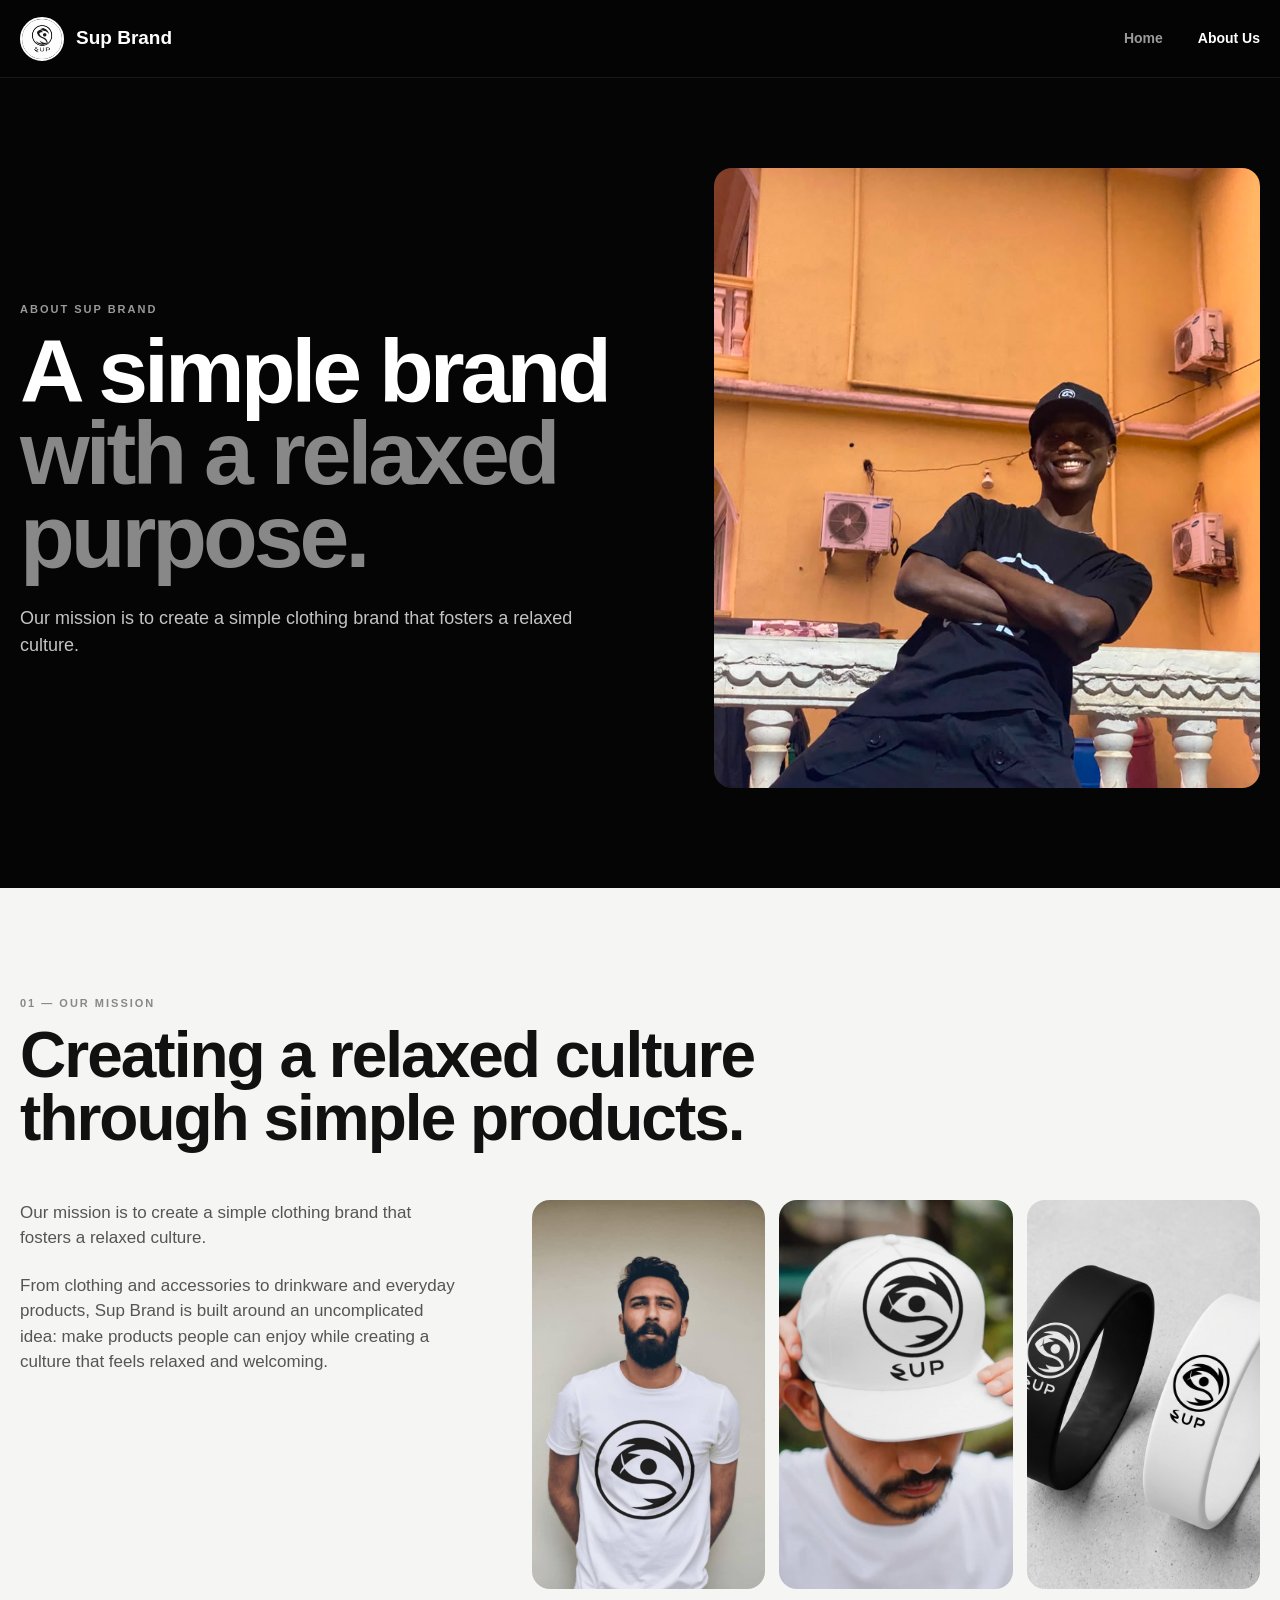
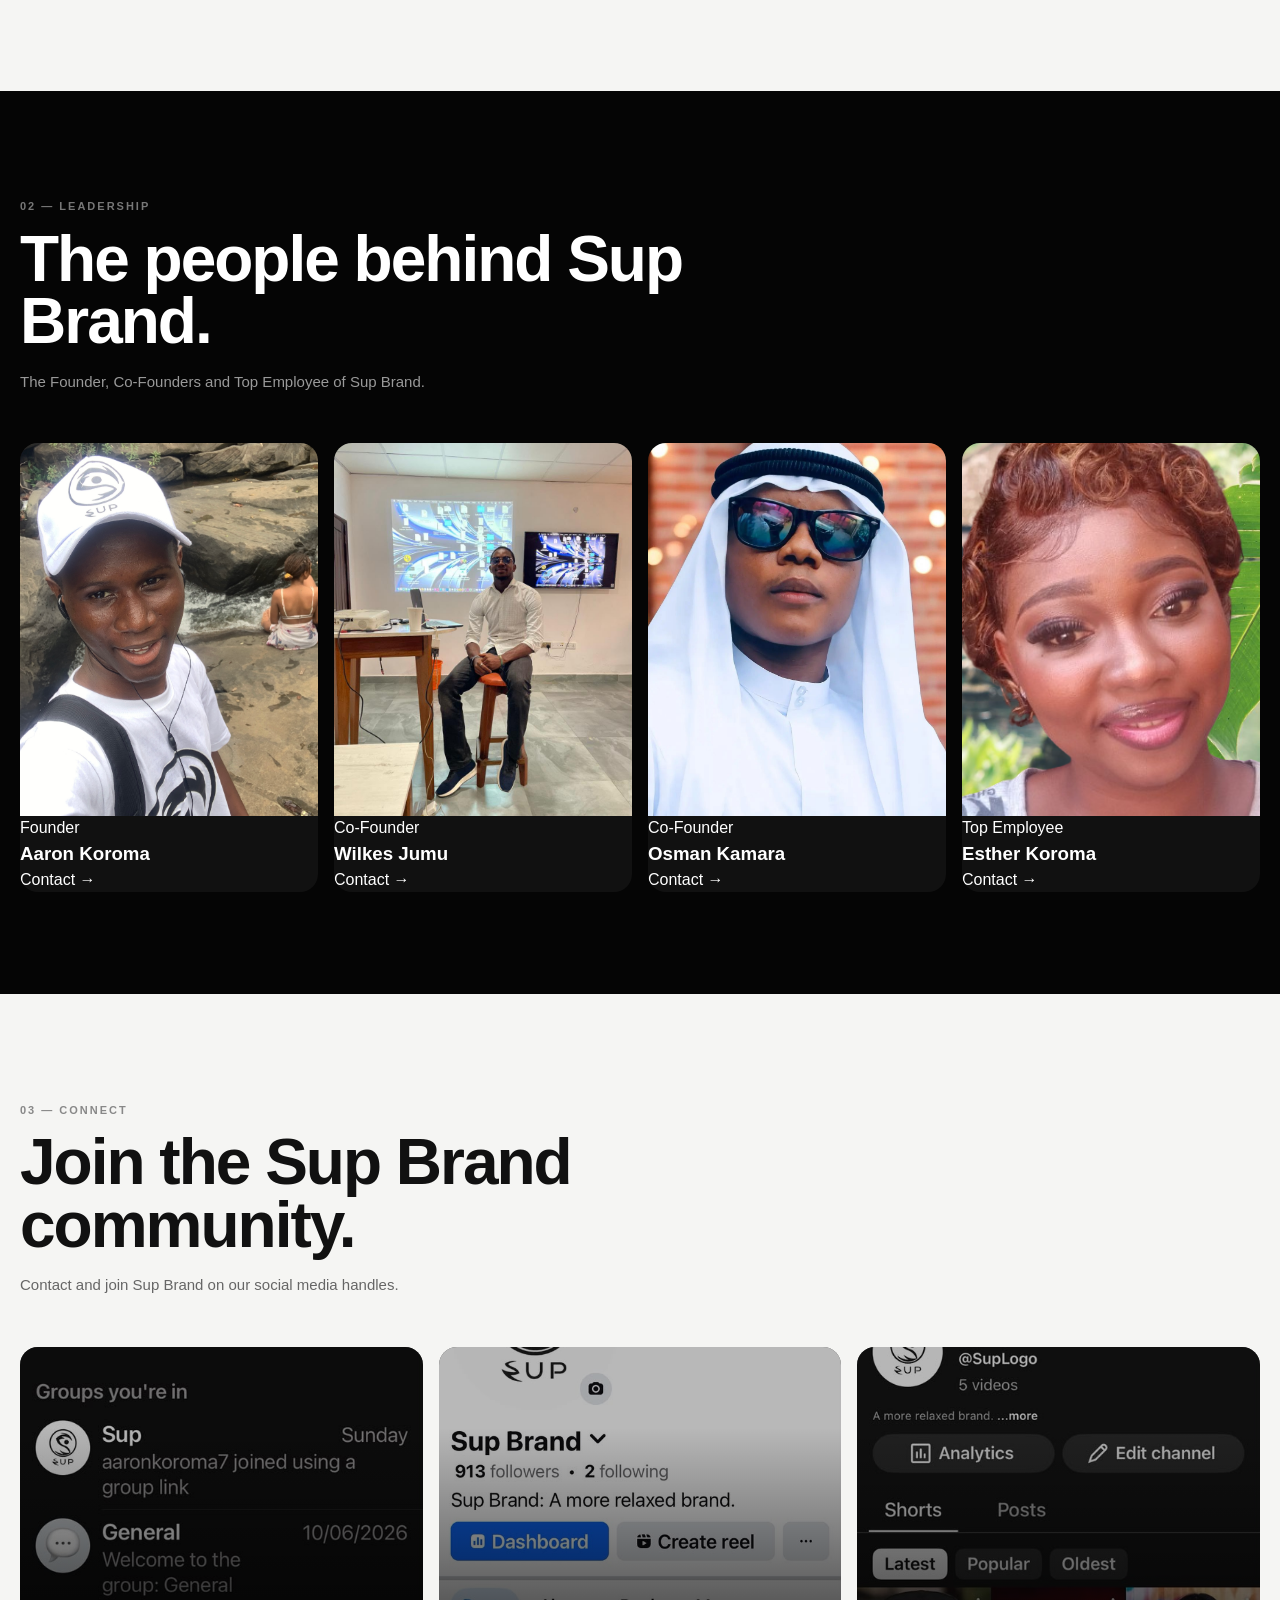
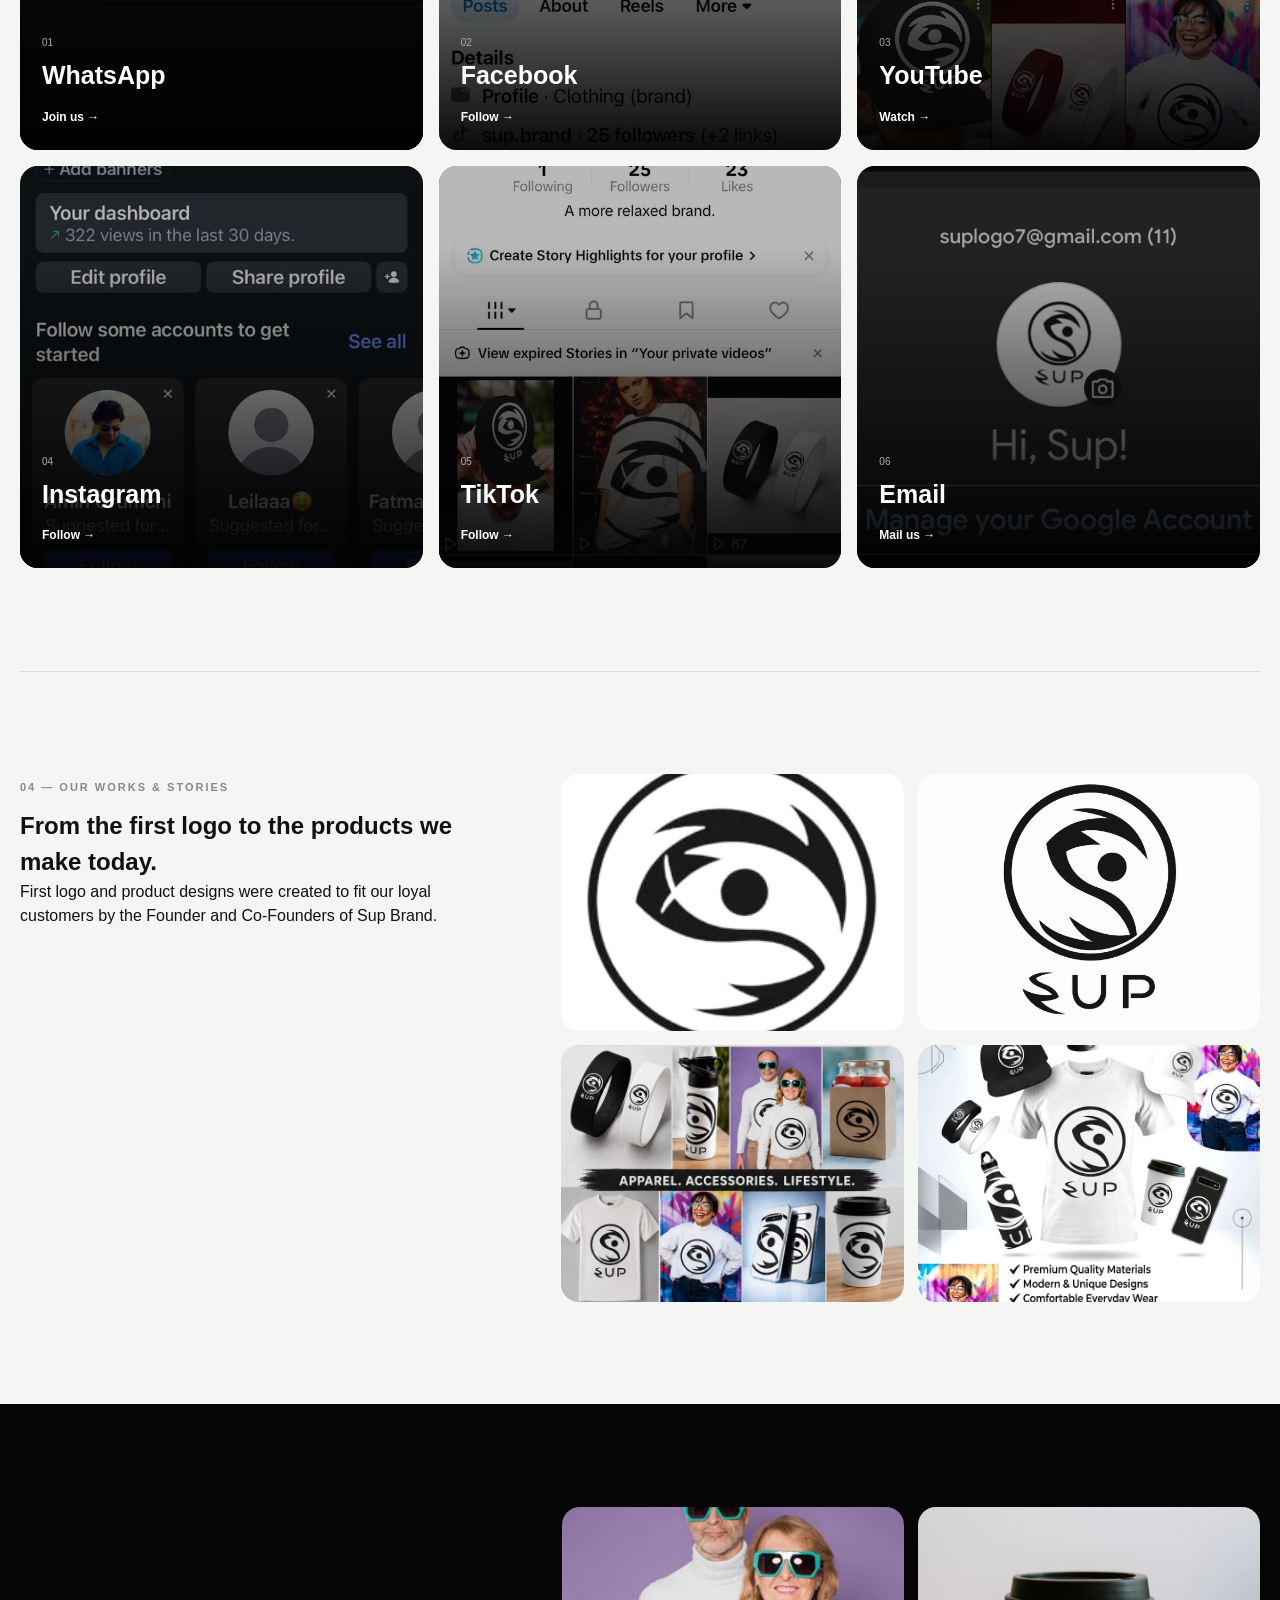
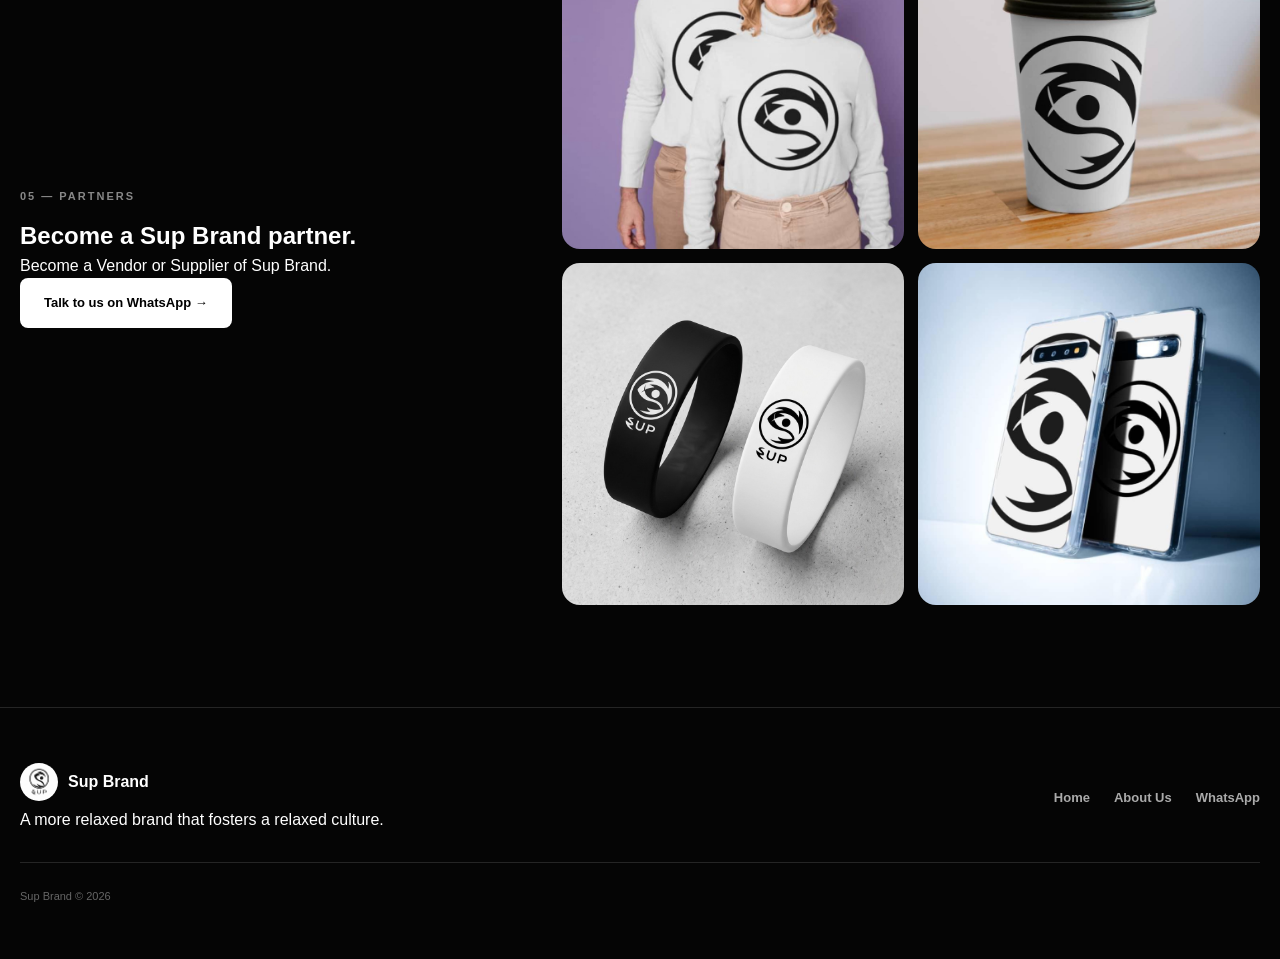
==== commit 20eb3e94: "Update about.html" ====
--- a/about.html
+++ b/about.html
@@ -12,7 +12,7 @@
 <button class="menu-toggle" id="menuToggle" type="button" aria-label="Open menu" aria-expanded="false"><span></span><span></span><span></span></button>
 </div><nav class="mobile-nav" id="mobileNav"><a href="index.html">Home</a><a href="about.html">About Us</a></nav></header>
 <main>
-<section class="about-hero"><div class="wrap hero-grid"><div><span class="eyebrow">ABOUT SUP BRAND</span><h1>A simple brand<br><span>with a relaxed purpose.</span></h1><p>Our mission is to create a simple clothing brand that fosters a relaxed culture.</p></div><div class="hero-image"><img src="climson.JPEG" alt="Climson"></div></div></section>
+<section class="about-hero"><div class="wrap hero-grid"><div><span class="eyebrow">ABOUT SUP BRAND</span><h1>A simple brand<br><span>with a relaxed purpose.</span></h1><p>Our mission is to create a simple clothing brand that fosters a relaxed culture.</p></div><div class="hero-image"><img src="climson.jpeg" alt="Climson"></div></div></section>
 <section class="section"><div class="section-intro"><span class="eyebrow">01 — OUR MISSION</span><h2>Creating a relaxed culture through simple products.</h2></div><div class="mission-grid"><div class="mission-copy"><p>Our mission is to create a simple clothing brand that fosters a relaxed culture.</p><p>From clothing and accessories to drinkware and everyday products, Sup Brand is built around an uncomplicated idea: make products people can enjoy while creating a culture that feels relaxed and welcoming.</p></div><div class="mission-images"><a href="sup_male_t-shirt.jpg"><img src="sup_male_t-shirt.jpg" alt="Sup Brand T-shirt"></a><a href="white_cap.JPG"><img src="white_cap.JPG" alt="Sup Brand white cap"></a><a href="hand_band.JPG"><img src="hand_band.JPG" alt="Sup Brand hand band"></a></div></div></section>
 <section class="dark-section"><div class="section"><div class="section-intro"><span class="eyebrow">02 — LEADERSHIP</span><h2>The people behind Sup Brand.</h2><p>The Founder, Co-Founders and Top Employee of Sup Brand.</p></div><div class="people-grid">
 <article class="person"><img src="founder_ceo.jpg" alt="Founder Aaron Koroma"><div><span>Founder</span><h3>Aaron Koroma</h3><a href="https://api.whatsapp.com/send?phone=+23280855101&amp;text=Hello%20Founder%20of%20Sup%20Brand">Contact →</a></div></article>
